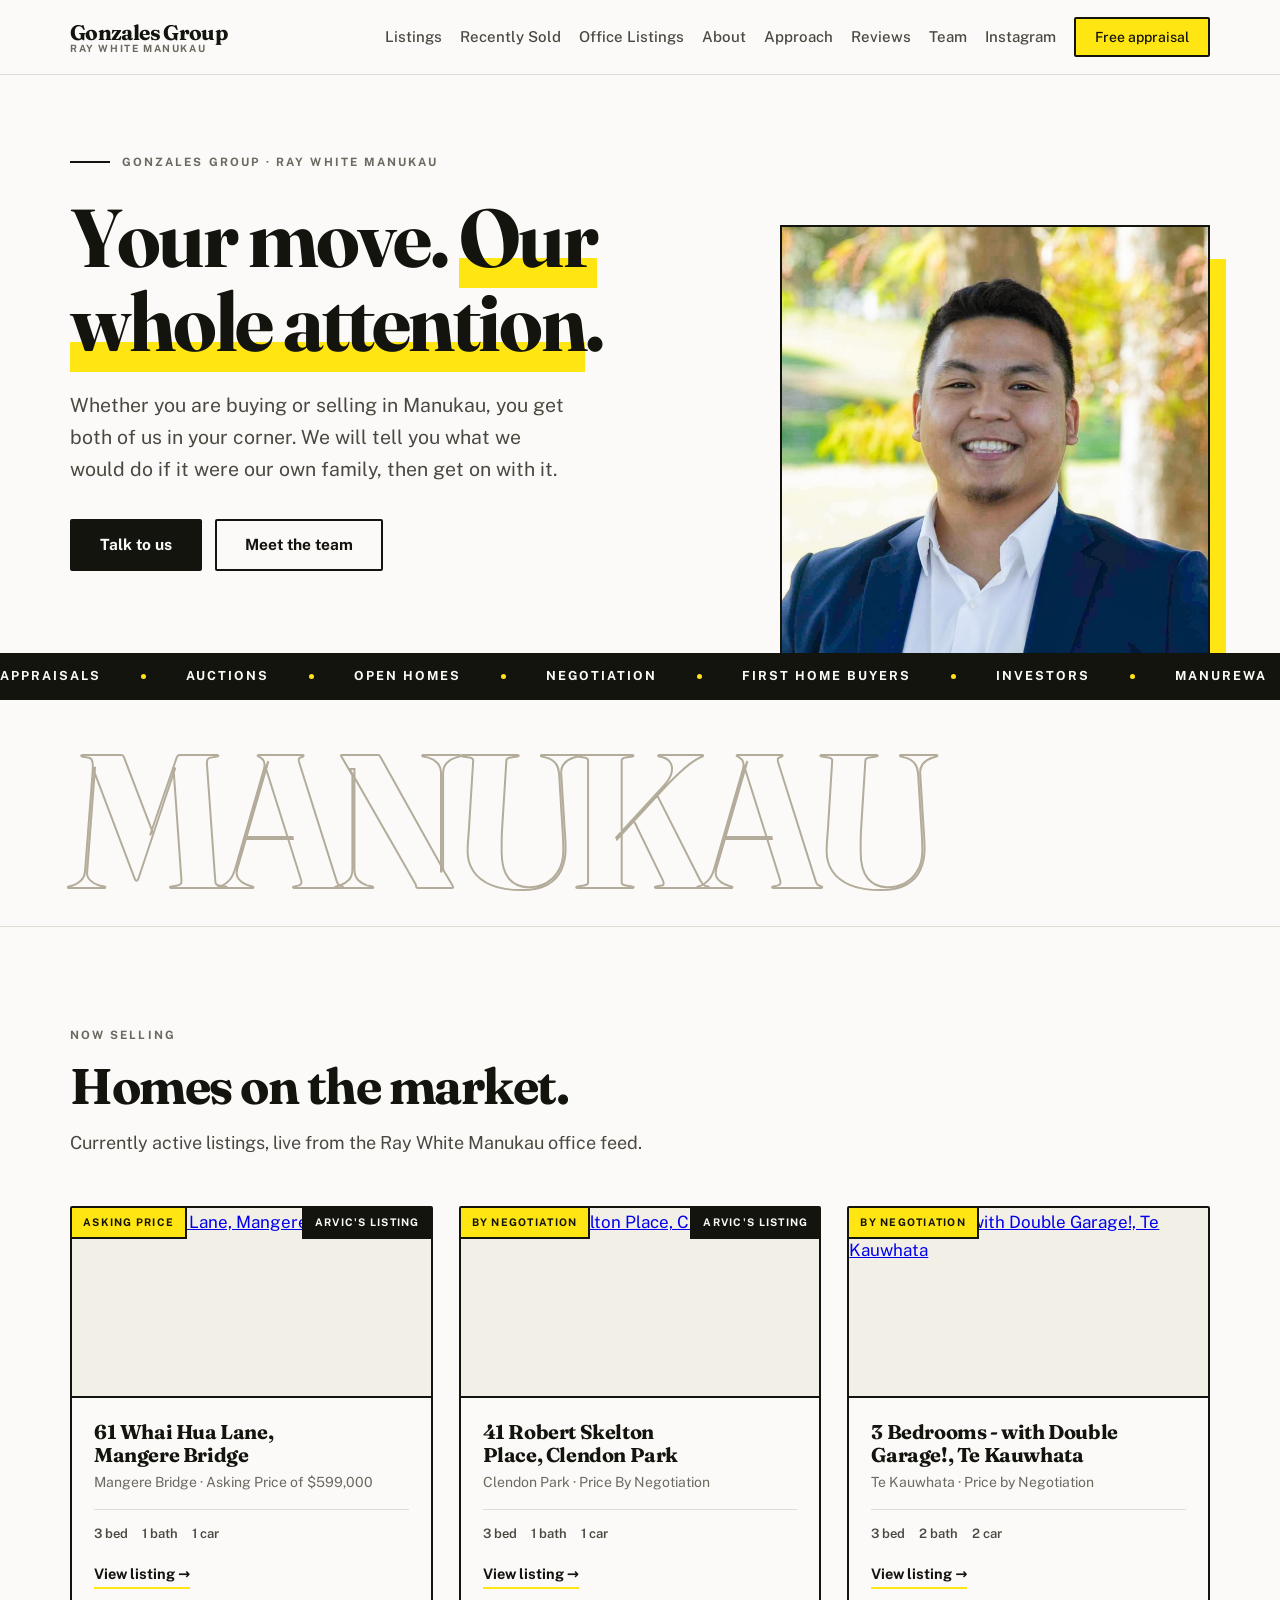
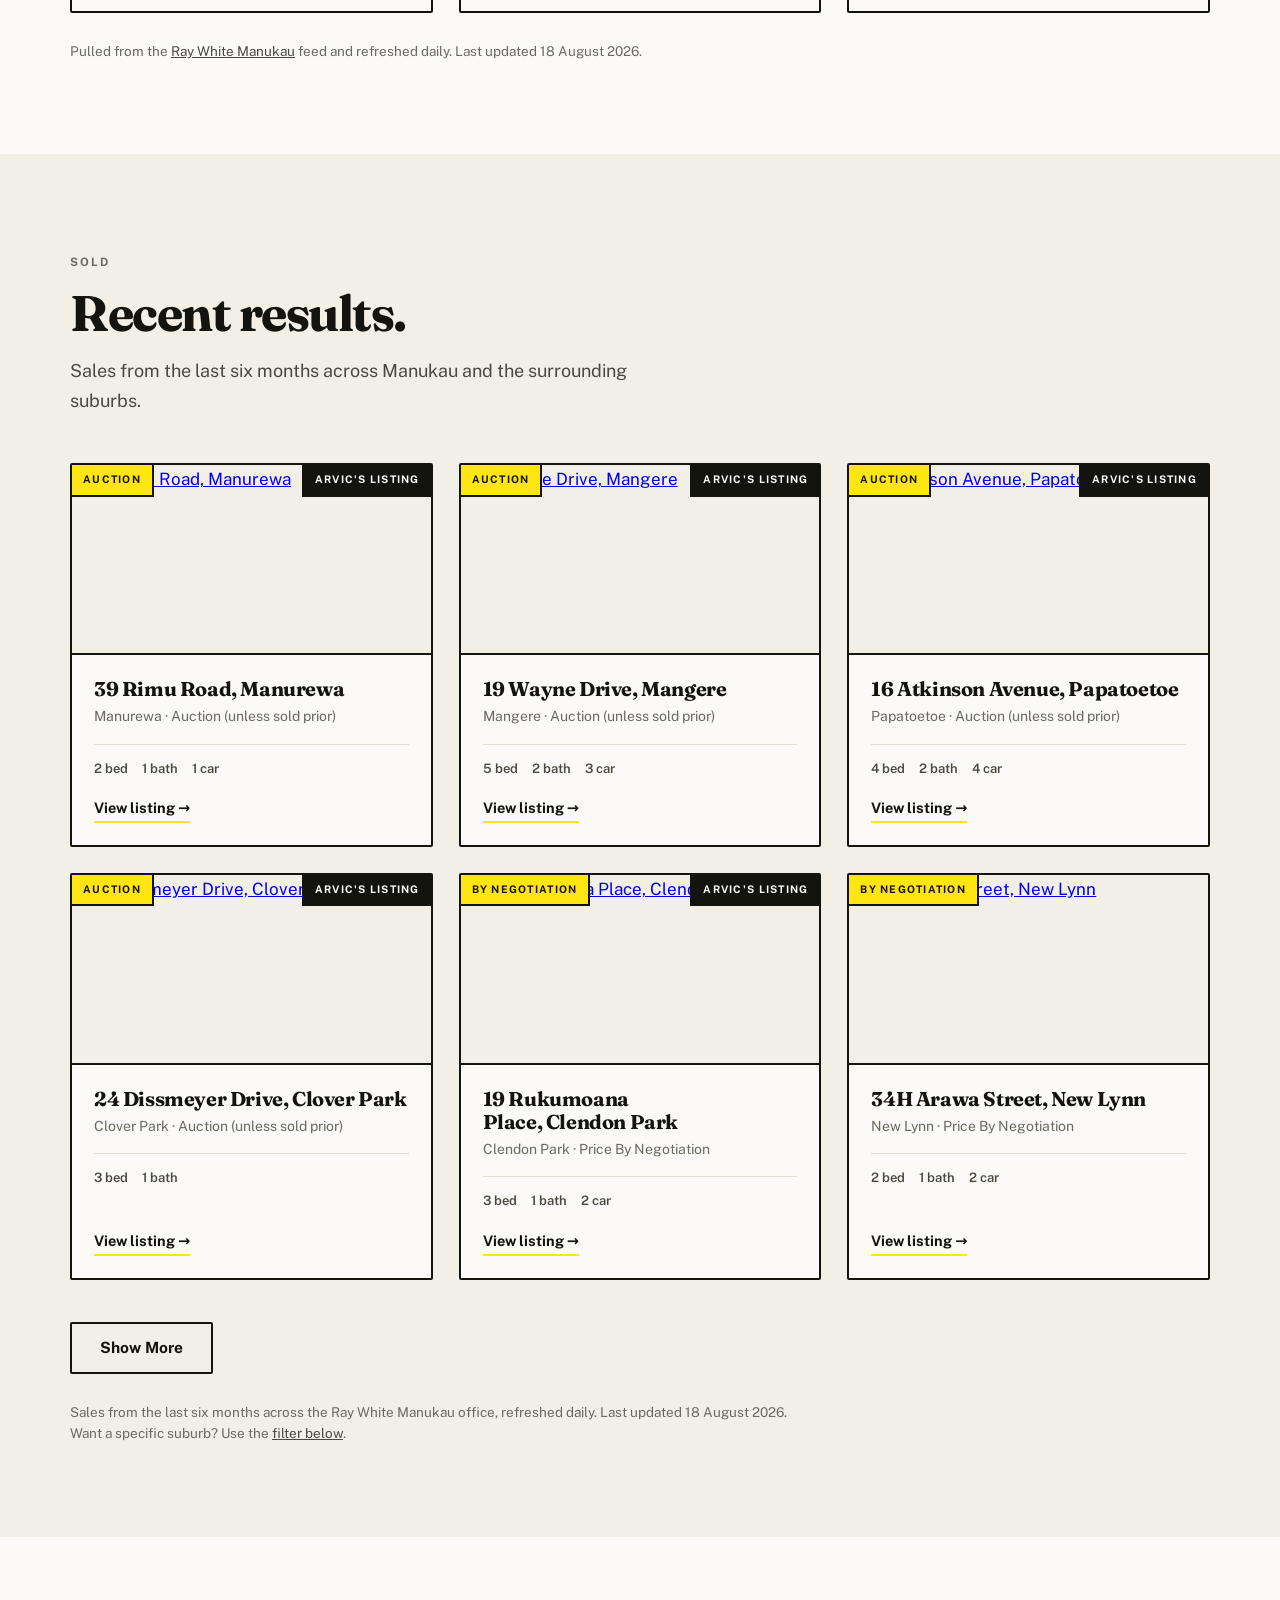
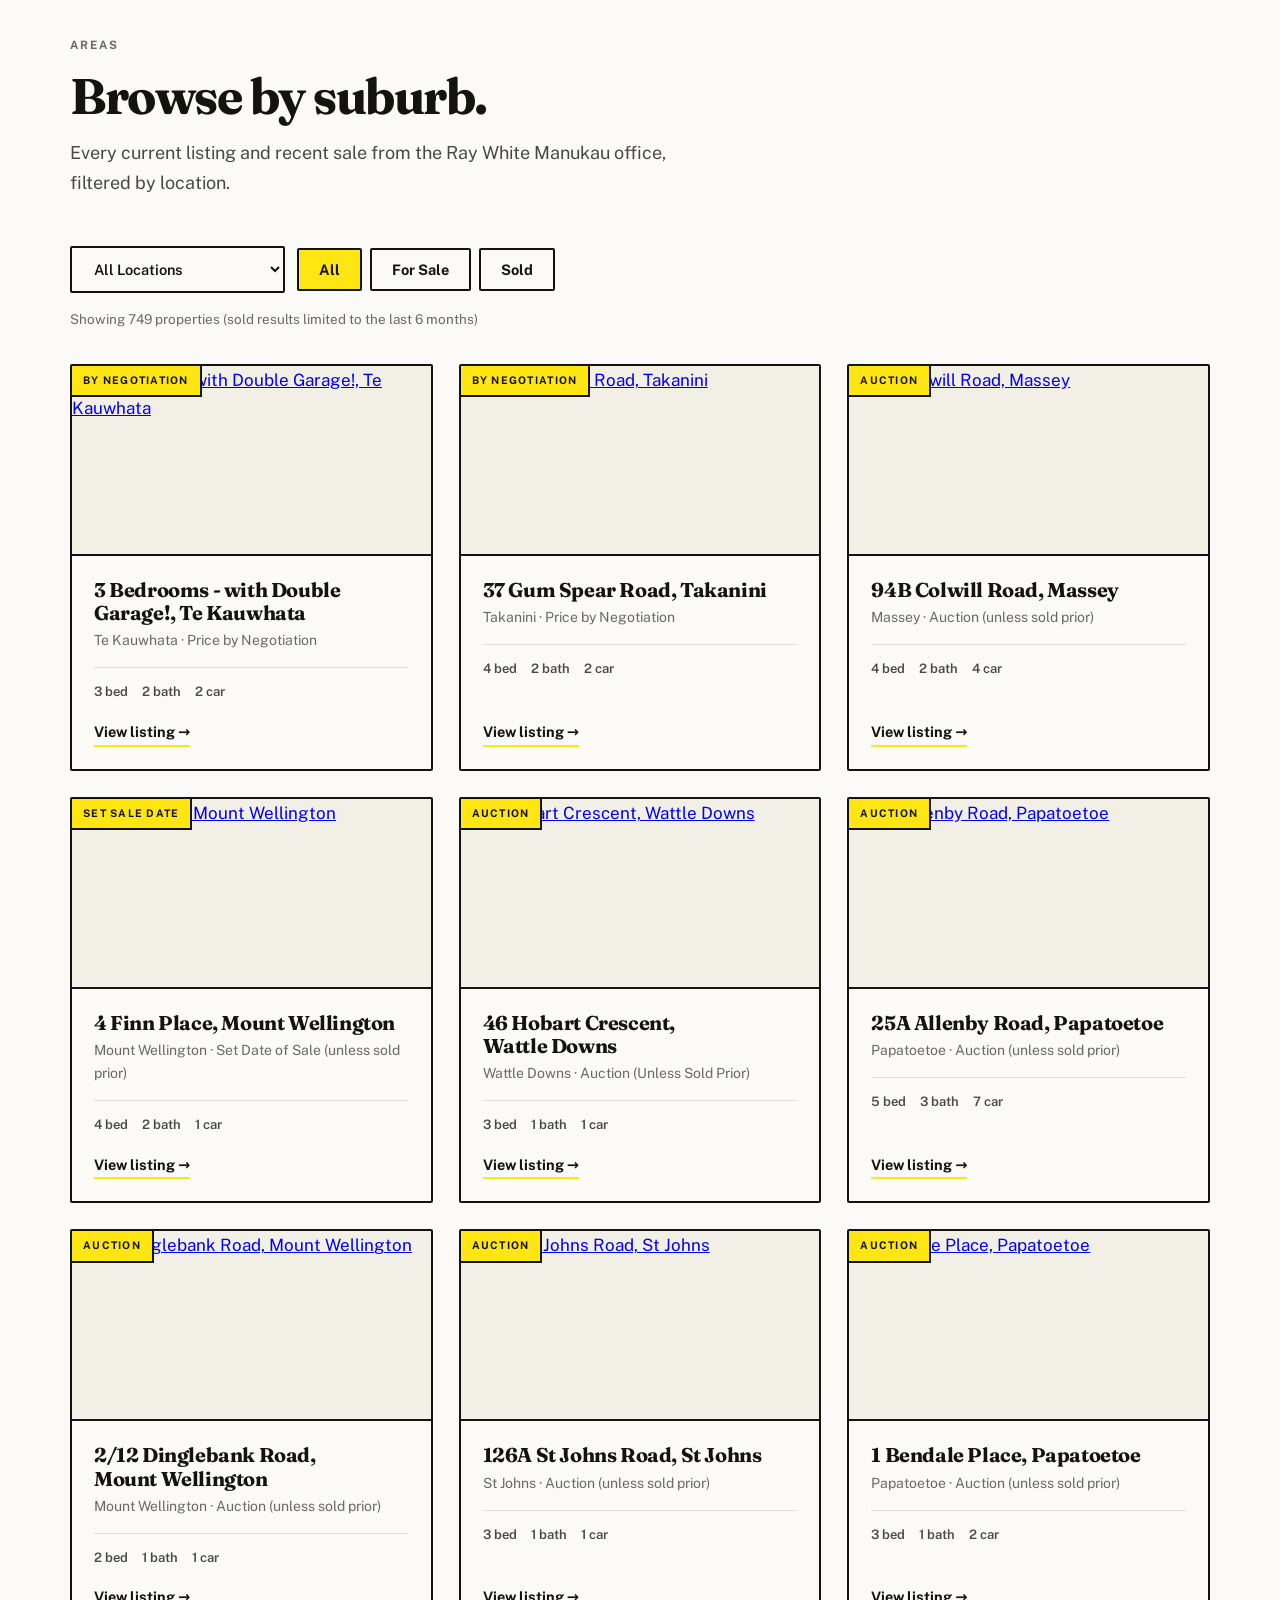
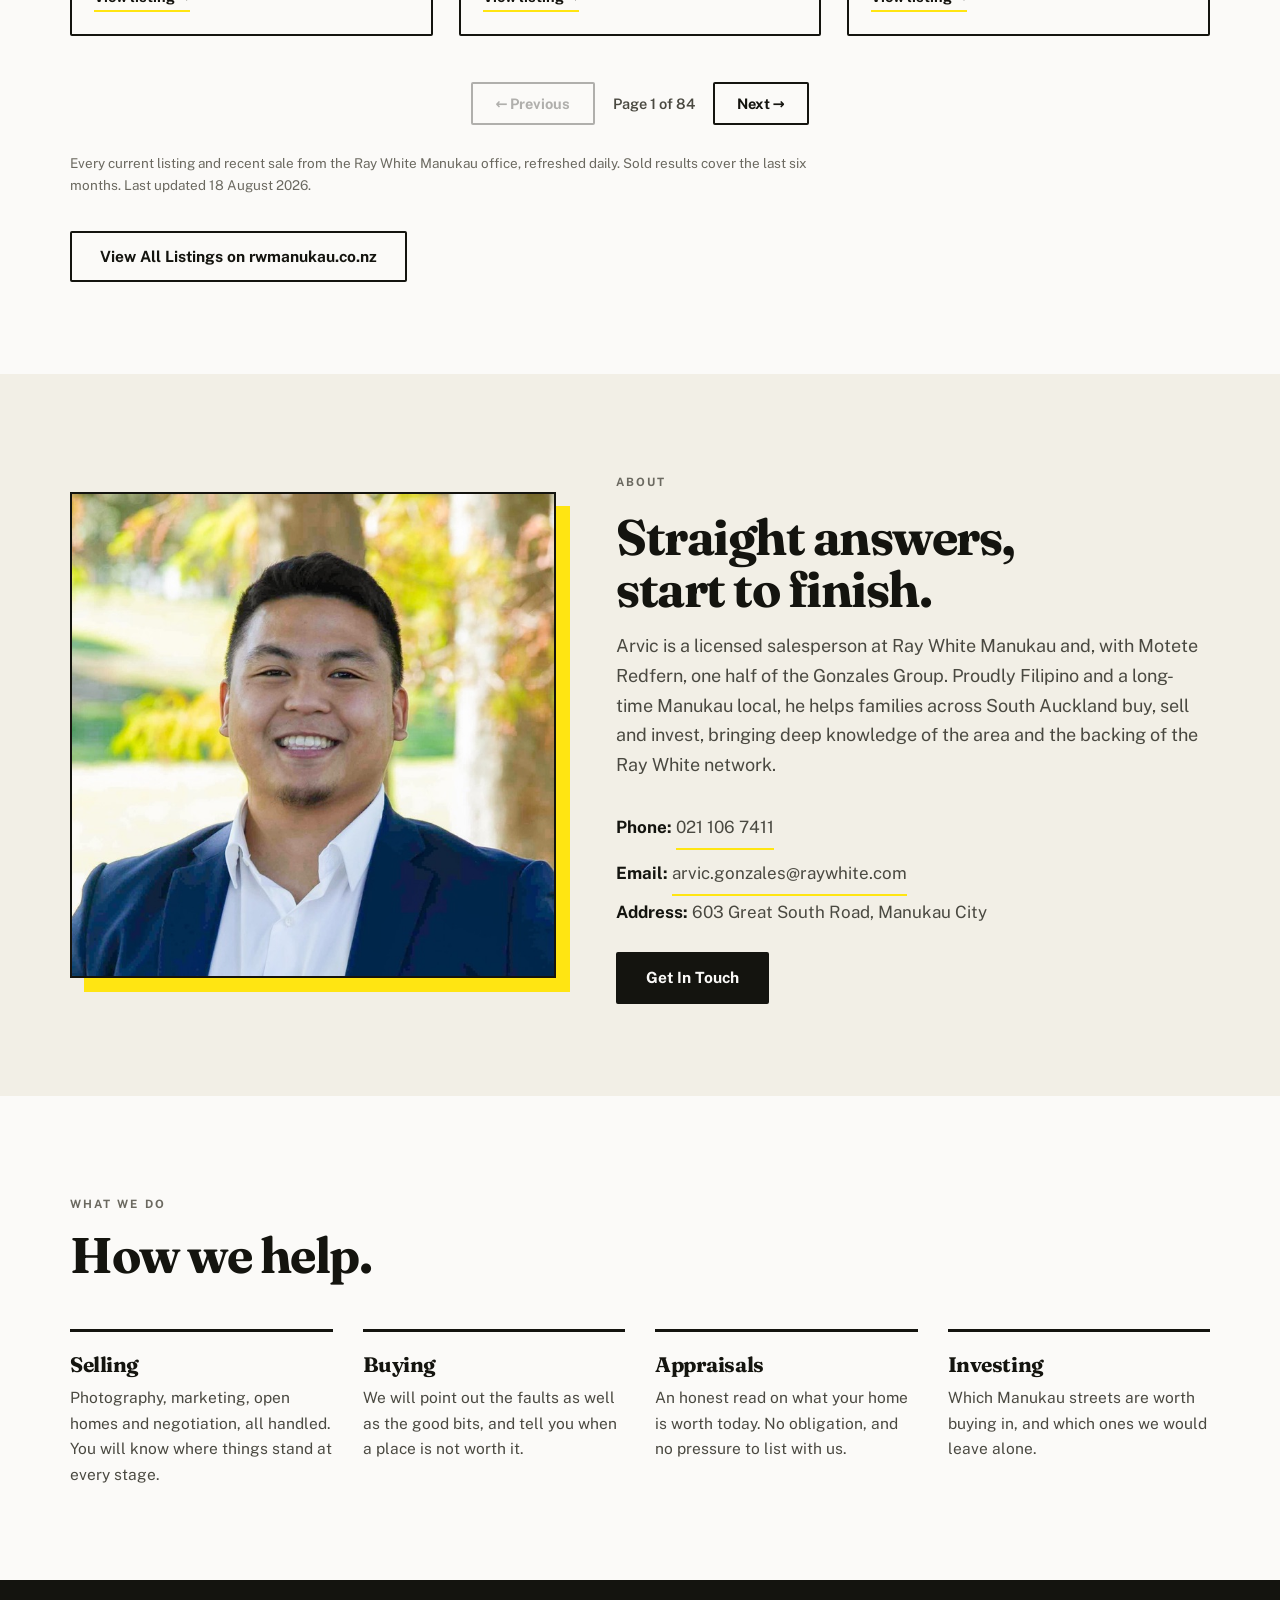
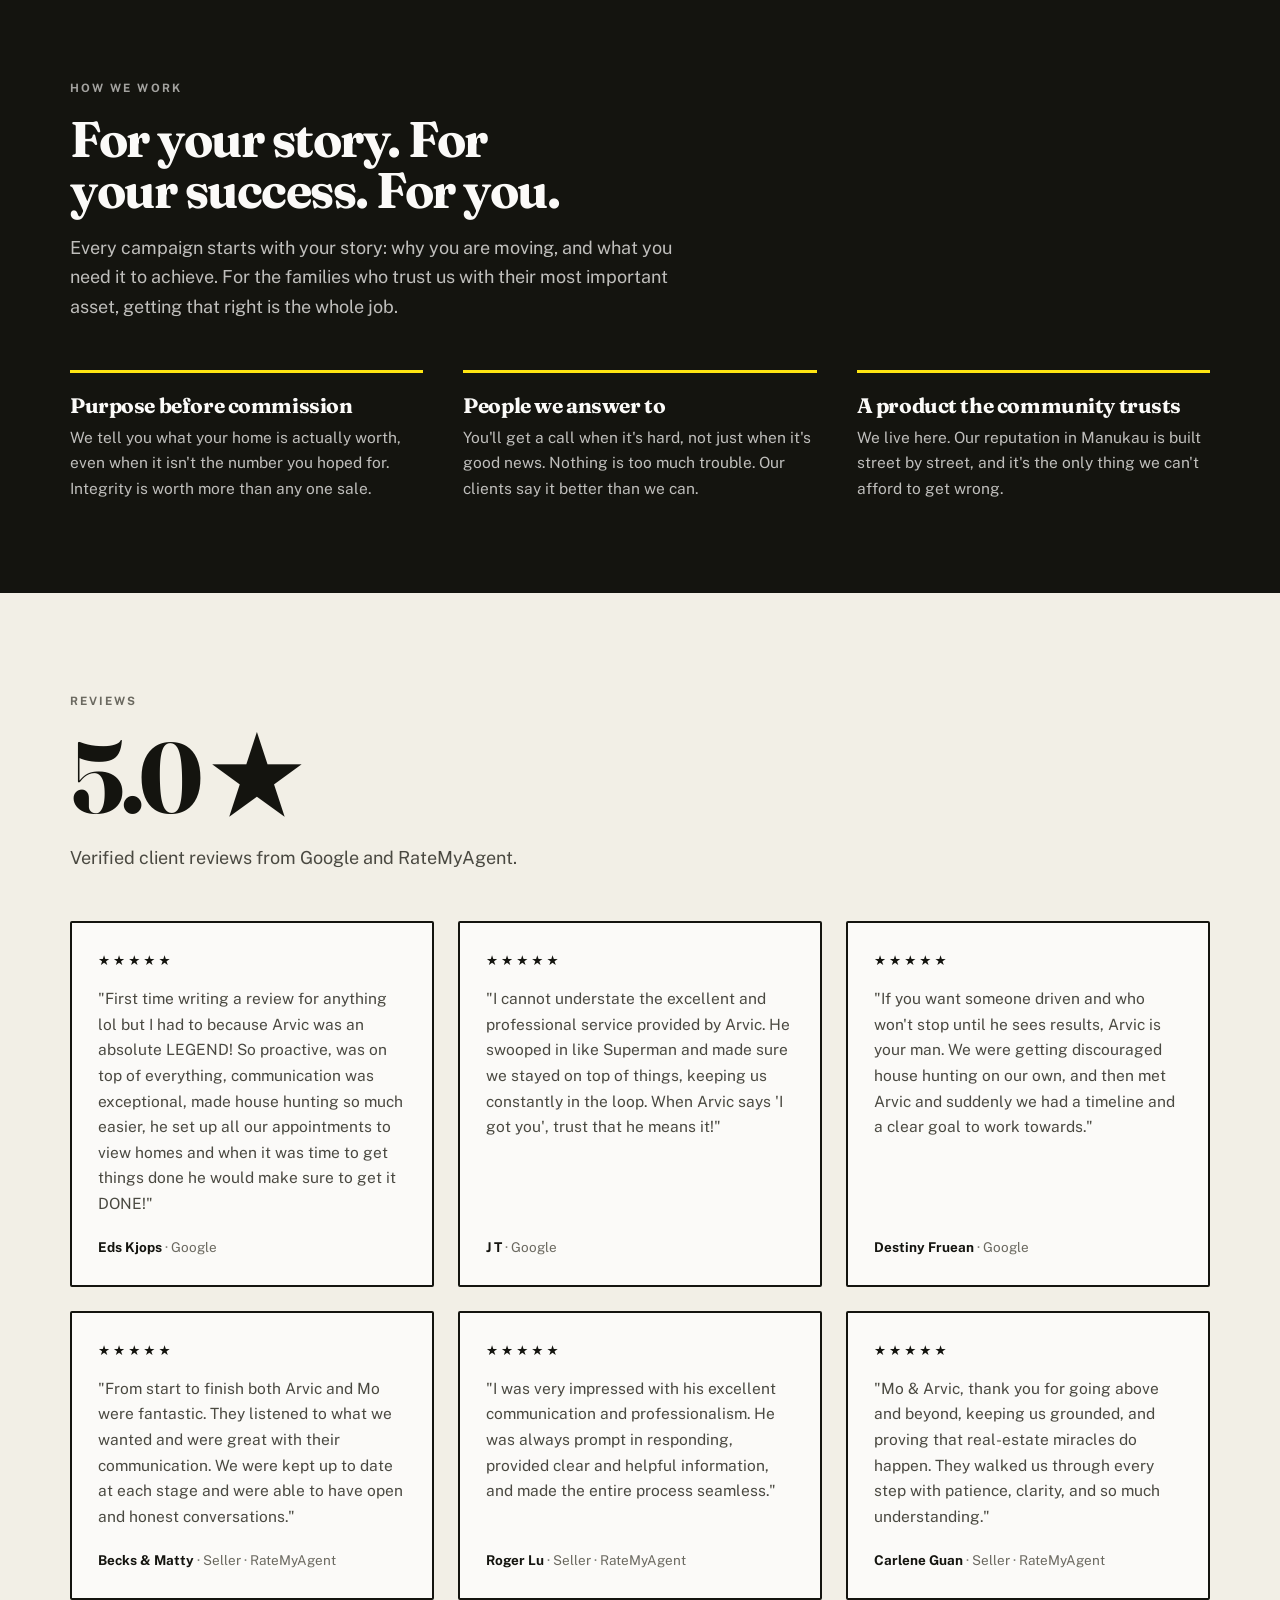
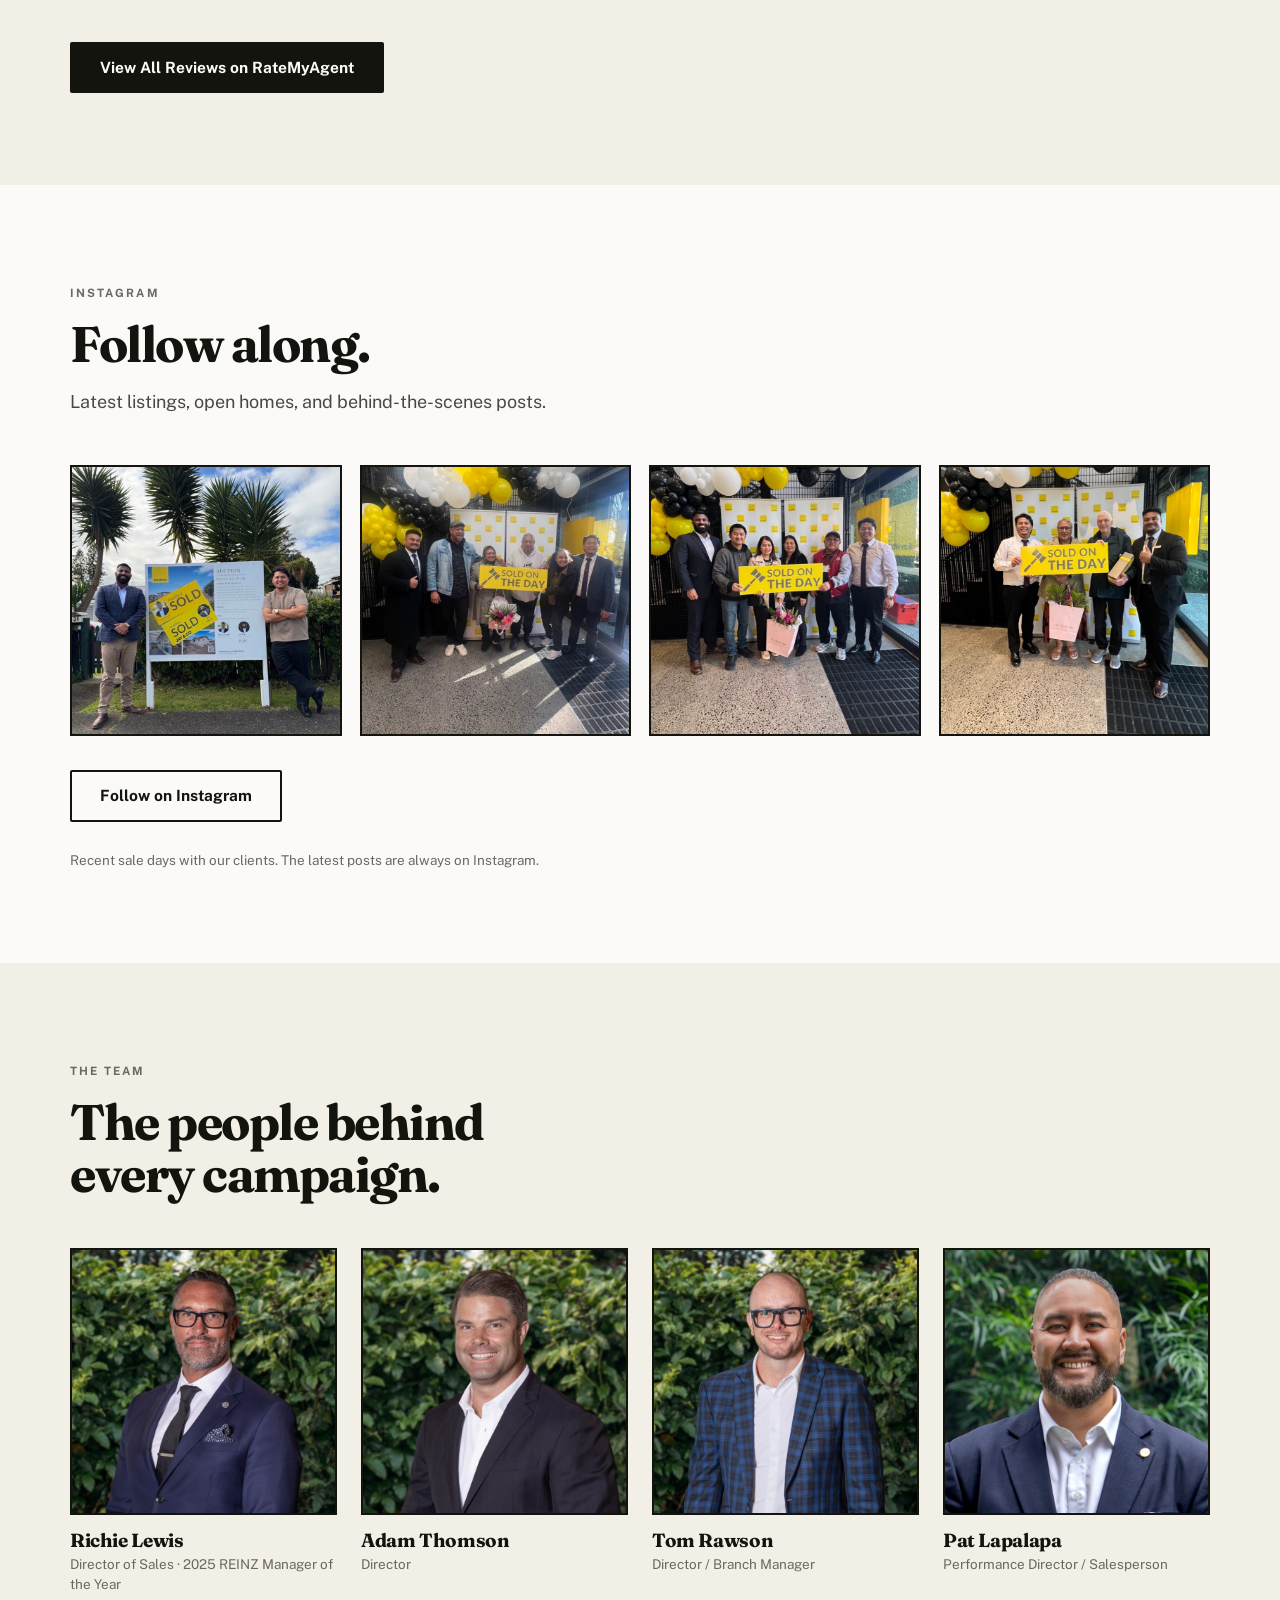
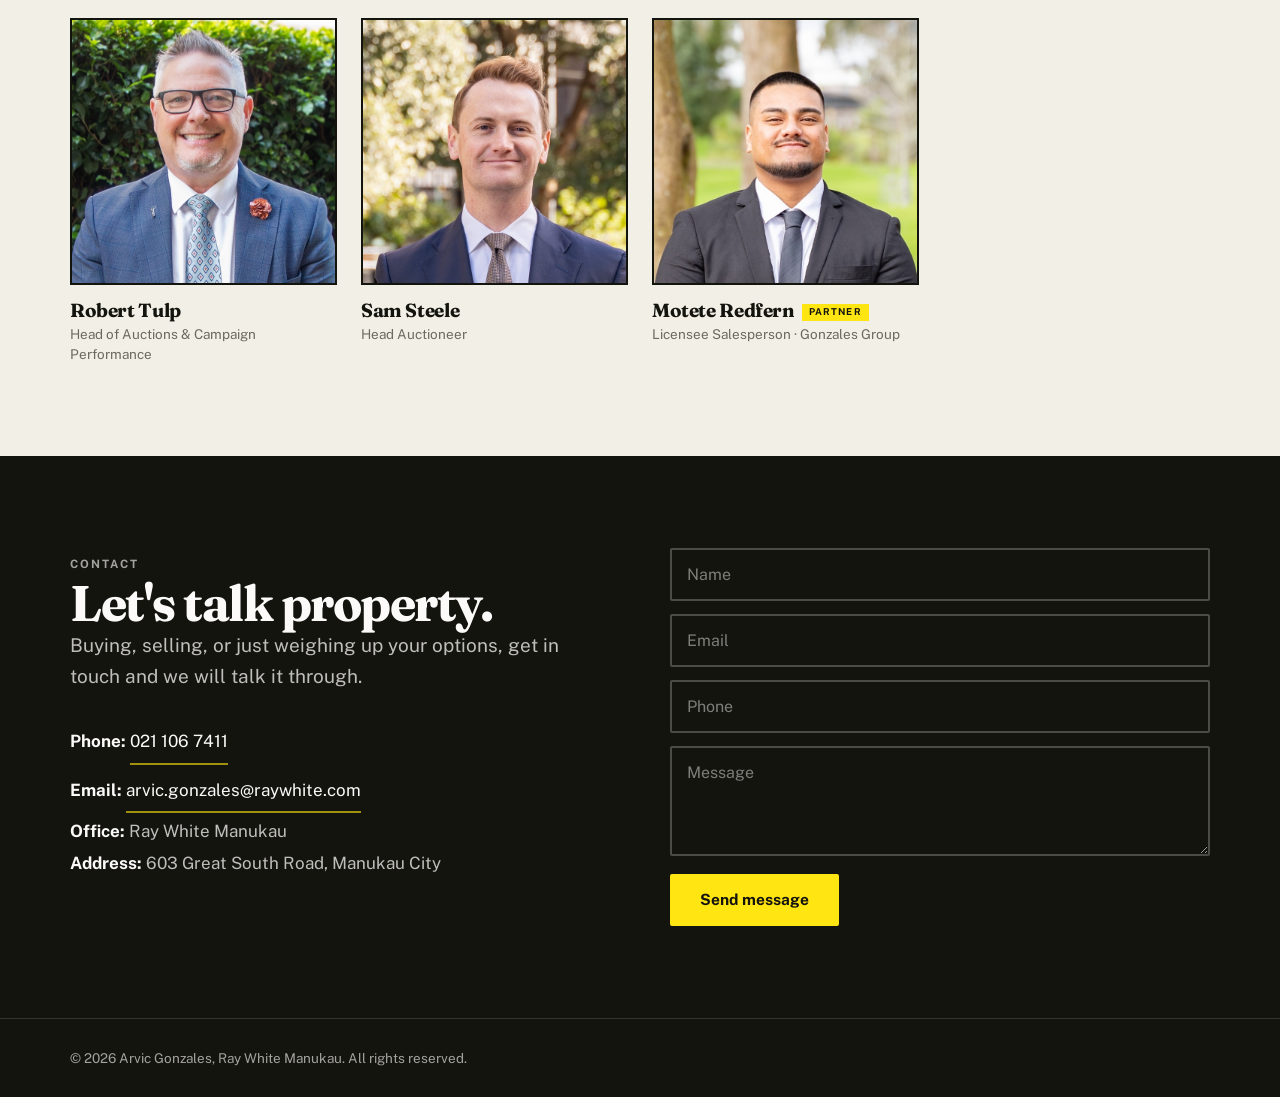
==== index.html @ af67c56c "Add SEO essentials and change the icon to GG - robots.txt and sitemap.xml so search engines can find" ====
<!DOCTYPE html>
<html lang="en">
<head>
<meta charset="UTF-8">
<meta name="viewport" content="width=device-width, initial-scale=1.0">
<title>Gonzales Group | Arvic Gonzales, Ray White Manukau</title>
<meta name="description" content="Arvic Gonzales and Motete Redfern of Ray White Manukau. Helping families buy and sell across Manurewa, Clendon Park, Papatoetoe and South Auckland.">
<link rel="preconnect" href="https://fonts.googleapis.com">
<link rel="preconnect" href="https://fonts.gstatic.com" crossorigin>
<link href="https://fonts.googleapis.com/css2?family=Fraunces:opsz,wght@9..144,400;9..144,600;9..144,700&family=Public+Sans:wght@400;500;600;700&display=swap" rel="stylesheet">
<link rel="icon" href="img/favicon.svg" type="image/svg+xml">
<link rel="icon" href="img/favicon-32.png" sizes="32x32">
<link rel="apple-touch-icon" href="img/apple-touch-icon.png">
<meta name="theme-color" content="#ffe512">
<meta property="og:type" content="website">
<meta property="og:site_name" content="Gonzales Group">
<meta property="og:title" content="Gonzales Group | Arvic Gonzales, Ray White Manukau">
<meta property="og:description" content="Arvic Gonzales and Motete Redfern, helping South Auckland families buy and sell.">
<meta property="og:url" content="https://arvicgonzales.co.nz/">
<meta property="og:image" content="https://arvicgonzales.co.nz/img/og.jpg">
<meta property="og:image:width" content="1200">
<meta property="og:image:height" content="630">
<meta property="og:image:alt" content="Arvic Gonzales and Jay Singh beside a sold sign in Manurewa">
<meta name="twitter:card" content="summary_large_image">
<link rel="canonical" href="https://arvicgonzales.co.nz/">
<script type="application/ld+json">
{
  "@context": "https://schema.org",
  "@type": "RealEstateAgent",
  "name": "Gonzales Group",
  "alternateName": "Arvic Gonzales, Ray White Manukau",
  "url": "https://arvicgonzales.co.nz/",
  "image": "https://arvicgonzales.co.nz/img/arvic.jpg",
  "logo": "https://arvicgonzales.co.nz/img/apple-touch-icon.png",
  "telephone": "+64211067411",
  "email": "arvic.gonzales@raywhite.com",
  "priceRange": "$$",
  "address": {
    "@type": "PostalAddress",
    "streetAddress": "603 Great South Road",
    "addressLocality": "Manukau City",
    "addressRegion": "Auckland",
    "addressCountry": "NZ"
  },
  "parentOrganization": {
    "@type": "Organization",
    "name": "Ray White Manukau"
  },
  "areaServed": [
    {
      "@type": "Place",
      "name": "Manurewa"
    },
    {
      "@type": "Place",
      "name": "Clendon Park"
    },
    {
      "@type": "Place",
      "name": "Papatoetoe"
    },
    {
      "@type": "Place",
      "name": "Flat Bush"
    },
    {
      "@type": "Place",
      "name": "Mangere"
    },
    {
      "@type": "Place",
      "name": "Otara"
    },
    {
      "@type": "Place",
      "name": "Wattle Downs"
    },
    {
      "@type": "Place",
      "name": "Weymouth"
    },
    {
      "@type": "Place",
      "name": "Clover Park"
    },
    {
      "@type": "Place",
      "name": "Randwick Park"
    },
    {
      "@type": "Place",
      "name": "Manukau City"
    }
  ],
  "employee": [
    {
      "@type": "Person",
      "name": "Arvic Gonzales",
      "jobTitle": "Licensee Salesperson"
    },
    {
      "@type": "Person",
      "name": "Motete Redfern",
      "jobTitle": "Licensee Salesperson"
    }
  ],
  "sameAs": [
    "https://www.instagram.com/arvicgonzales_realestate/",
    "https://www.ratemyagent.co.nz/real-estate-agent/arvic-gonzales",
    "https://rwmanukau.co.nz/"
  ]
}
</script>
<link rel="stylesheet" href="styles.css">
</head>
<body>

<header class="site-header">
  <div class="container header-inner">
    <a href="#" class="logo">Gonzales Group<span>Ray White Manukau</span></a>
    <button class="nav-toggle" type="button" aria-expanded="false" aria-controls="site-nav">
      <span class="nav-toggle-bars" aria-hidden="true"></span>
      <span class="sr-only">Menu</span>
    </button>
    <nav class="main-nav" id="site-nav">
      <a href="#listings">Listings</a>
      <a href="#sold">Recently Sold</a>
      <a href="#office-listings">Office Listings</a>
      <a href="#about">About</a>
      <a href="#approach">Approach</a>
      <a href="#reviews">Reviews</a>
      <a href="#team">Team</a>
      <a href="#instagram">Instagram</a>
      <a href="#contact" class="btn btn-primary">Free appraisal</a>
    </nav>
  </div>
</header>

<section class="hero">
  <div class="container hero-grid">
    <div class="hero-copy">
      <p class="hero-kicker">Gonzales Group &middot; Ray White Manukau</p>
      <h1>Your move. <span class="mark">Our whole attention</span>.</h1>
      <p class="hero-lead">Whether you are buying or selling in Manukau, you get both of us in your corner. We will tell you what we would do if it were our own family, then get on with it.</p>
      <div class="hero-actions">
        <a href="#contact" class="btn btn-primary">Talk to us</a>
        <a href="#team" class="btn btn-outline">Meet the team</a>
      </div>
    </div>
    <div class="hero-portrait">
      <img src="img/arvic.jpg" alt="Arvic Gonzales, licensee salesperson at Ray White Manukau" width="700" height="700" decoding="async">
    </div>
  </div>
</section>

<div class="ticker" aria-hidden="true"><div class="ticker-track">
  <span>Appraisals<i class="ticker-dot"></i>Auctions<i class="ticker-dot"></i>Open homes<i class="ticker-dot"></i>Negotiation<i class="ticker-dot"></i>First home buyers<i class="ticker-dot"></i>Investors<i class="ticker-dot"></i>Manurewa<i class="ticker-dot"></i>Clendon Park<i class="ticker-dot"></i>Papatoetoe<i class="ticker-dot"></i>Flat Bush<i class="ticker-dot"></i></span>
  <span>Appraisals<i class="ticker-dot"></i>Auctions<i class="ticker-dot"></i>Open homes<i class="ticker-dot"></i>Negotiation<i class="ticker-dot"></i>First home buyers<i class="ticker-dot"></i>Investors<i class="ticker-dot"></i>Manurewa<i class="ticker-dot"></i>Clendon Park<i class="ticker-dot"></i>Papatoetoe<i class="ticker-dot"></i>Flat Bush<i class="ticker-dot"></i></span>
  <span>Appraisals<i class="ticker-dot"></i>Auctions<i class="ticker-dot"></i>Open homes<i class="ticker-dot"></i>Negotiation<i class="ticker-dot"></i>First home buyers<i class="ticker-dot"></i>Investors<i class="ticker-dot"></i>Manurewa<i class="ticker-dot"></i>Clendon Park<i class="ticker-dot"></i>Papatoetoe<i class="ticker-dot"></i>Flat Bush<i class="ticker-dot"></i></span>
</div></div>

<div class="locale" aria-hidden="true"><div class="container"><span>MANUKAU</span></div></div>

<section id="listings" class="band-paper reveal">
  <div class="container">
    <div class="section-head">
      <p class="label">Now selling</p>
      <h2>Homes on the market.</h2>
      <p class="section-sub">Currently active listings, live from the Ray White Manukau office feed.</p>
    </div>

    <div class="listing-grid" id="featured-listing-grid"></div>
    <p class="section-note">Pulled from the <a href="https://rwmanukau.co.nz/" target="_blank" rel="noopener">Ray White Manukau</a> feed and refreshed daily. <span class="updated-stamp" hidden>Last updated <span data-listings-updated></span>.</span></p>
  </div>
</section>

<section id="sold" class="band-wash reveal">
  <div class="container">
    <div class="section-head">
      <p class="label">Sold</p>
      <h2>Recent results.</h2>
      <p class="section-sub">Sales from the last six months across Manukau and the surrounding suburbs.</p>
    </div>

    <div class="listing-grid" id="featured-sold-grid"></div>
    <div class="show-more-wrap">
      <button class="btn btn-outline-dark" id="sold-show-more">Show More</button>
    </div>
    <p class="section-note">Sales from the last six months across the Ray White Manukau office, refreshed daily. <span class="updated-stamp" hidden>Last updated <span data-listings-updated></span>.</span> Want a specific suburb? Use the <a href="#office-listings">filter below</a>.</p>
  </div>
</section>

<section id="office-listings" class="band-paper reveal">
  <div class="container">
    <div class="section-head">
      <p class="label">Areas</p>
      <h2>Browse by suburb.</h2>
      <p class="section-sub">Every current listing and recent sale from the Ray White Manukau office, filtered by location.</p>
    </div>

    <div class="office-filters">
      <select id="office-suburb-select">
        <option value="all">All Locations</option>
      </select>
      <div class="status-pills">
        <button class="filter-btn active" data-status="all">All</button>
        <button class="filter-btn" data-status="for-sale">For Sale</button>
        <button class="filter-btn" data-status="sold">Sold</button>
      </div>
    </div>

    <p class="results-count" id="office-results-count"></p>

    <div class="listing-grid" id="office-listing-grid"></div>

    <div class="pagination" id="office-pagination">
      <button class="page-btn" id="office-prev-page">← Previous</button>
      <span class="page-indicator" id="office-page-indicator"></span>
      <button class="page-btn" id="office-next-page">Next →</button>
    </div>

    <p class="section-note">Every current listing and recent sale from the Ray White Manukau office, refreshed daily. Sold results cover the last six months. <span class="updated-stamp" hidden>Last updated <span data-listings-updated></span>.</span></p>
    <div class="office-link-cta">
      <a href="https://rwmanukau.co.nz/properties/for-sale" target="_blank" rel="noopener" class="btn btn-outline-dark">View All Listings on rwmanukau.co.nz</a>
    </div>
  </div>
</section>

<section id="about" class="band-wash reveal">
  <div class="container about-inner">
    <div class="about-photo"><img src="img/arvic.jpg" alt="Arvic Gonzales, licensee salesperson at Ray White Manukau" width="700" height="700" decoding="async"></div>
    <div class="about-text">
      <p class="label">About</p>
      <h2>Straight answers, start to finish.</h2>
      <p class="section-sub">Arvic is a licensed salesperson at Ray White Manukau and, with Motete Redfern, one half of the Gonzales Group. Proudly Filipino and a long-time Manukau local, he helps families across South Auckland buy, sell and invest, bringing deep knowledge of the area and the backing of the Ray White network.</p>
      <div class="contact-info">
        <p><strong>Phone:</strong> <a href="tel:+64211067411" class="contact-link" data-track="call">021 106 7411</a></p>
        <p><strong>Email:</strong> <a href="mailto:arvic.gonzales@raywhite.com" class="contact-link" data-track="email">arvic.gonzales@raywhite.com</a></p>
        <p><strong>Address:</strong> 603 Great South Road, Manukau City</p>
      </div>
      <a href="#contact" class="btn btn-primary">Get In Touch</a>
    </div>
  </div>
</section>

<section id="services" class="band-paper reveal">
  <div class="container">
    <div class="section-head">
      <p class="label">What we do</p>
      <h2>How we help.</h2>
    </div>
    <div class="services-grid">
      <div class="service-card">
        <h3>Selling</h3>
        <p>Photography, marketing, open homes and negotiation, all handled. You will know where things stand at every stage.</p>
      </div>
      <div class="service-card">
        <h3>Buying</h3>
        <p>We will point out the faults as well as the good bits, and tell you when a place is not worth it.</p>
      </div>
      <div class="service-card">
        <h3>Appraisals</h3>
        <p>An honest read on what your home is worth today. No obligation, and no pressure to list with us.</p>
      </div>
      <div class="service-card">
        <h3>Investing</h3>
        <p>Which Manukau streets are worth buying in, and which ones we would leave alone.</p>
      </div>
    </div>
  </div>
</section>

<section id="approach" class="band-ink reveal">
  <div class="container">
    <div class="section-head">
      <p class="label">How we work</p>
      <h2>For your story. For your success. For you.</h2>
      <p class="section-sub">Every campaign starts with your story: why you are moving, and what you need it to achieve. For the families who trust us with their most important asset, getting that right is the whole job.</p>
    </div>
    <div class="values-grid">
      <div class="value">
        <h3>Purpose before commission</h3>
        <p>We tell you what your home is actually worth, even when it isn't the number you hoped for. Integrity is worth more than any one sale.</p>
      </div>
      <div class="value">
        <h3>People we answer to</h3>
        <p>You'll get a call when it's hard, not just when it's good news. Nothing is too much trouble. Our clients say it better than we can.</p>
      </div>
      <div class="value">
        <h3>A product the community trusts</h3>
        <p>We live here. Our reputation in Manukau is built street by street, and it's the only thing we can't afford to get wrong.</p>
      </div>
    </div>
  </div>
</section>

<section id="reviews" class="band-wash reveal">
  <div class="container">
    <div class="section-head">
      <p class="label">Reviews</p>
      <p class="rating-highlight">5.0 <span>★</span></p>
      <p class="section-sub">Verified client reviews from Google and RateMyAgent.</p>
    </div>

    <div class="review-grid">
      <div class="review-card">
        <p class="review-stars">★★★★★</p>
        <p class="review-quote">"First time writing a review for anything lol but I had to because Arvic was an absolute LEGEND! So proactive, was on top of everything, communication was exceptional, made house hunting so much easier, he set up all our appointments to view homes and when it was time to get things done he would make sure to get it DONE!"</p>
        <p class="review-author">Eds Kjops <span>· Google</span></p>
      </div>
      <div class="review-card">
        <p class="review-stars">★★★★★</p>
        <p class="review-quote">"I cannot understate the excellent and professional service provided by Arvic. He swooped in like Superman and made sure we stayed on top of things, keeping us constantly in the loop. When Arvic says 'I got you', trust that he means it!"</p>
        <p class="review-author">J T <span>· Google</span></p>
      </div>
      <div class="review-card">
        <p class="review-stars">★★★★★</p>
        <p class="review-quote">"If you want someone driven and who won't stop until he sees results, Arvic is your man. We were getting discouraged house hunting on our own, and then met Arvic and suddenly we had a timeline and a clear goal to work towards."</p>
        <p class="review-author">Destiny Fruean <span>· Google</span></p>
      </div>
      <div class="review-card">
        <p class="review-stars">★★★★★</p>
        <p class="review-quote">"From start to finish both Arvic and Mo were fantastic. They listened to what we wanted and were great with their communication. We were kept up to date at each stage and were able to have open and honest conversations."</p>
        <p class="review-author">Becks &amp; Matty <span>· Seller · RateMyAgent</span></p>
      </div>
      <div class="review-card">
        <p class="review-stars">★★★★★</p>
        <p class="review-quote">"I was very impressed with his excellent communication and professionalism. He was always prompt in responding, provided clear and helpful information, and made the entire process seamless."</p>
        <p class="review-author">Roger Lu <span>· Seller · RateMyAgent</span></p>
      </div>
      <div class="review-card">
        <p class="review-stars">★★★★★</p>
        <p class="review-quote">"Mo &amp; Arvic, thank you for going above and beyond, keeping us grounded, and proving that real-estate miracles do happen. They walked us through every step with patience, clarity, and so much understanding."</p>
        <p class="review-author">Carlene Guan <span>· Seller · RateMyAgent</span></p>
      </div>
    </div>

    <div class="reviews-cta">
      <a href="https://www.ratemyagent.co.nz/real-estate-agent/arvic-gonzales" target="_blank" rel="noopener" class="btn btn-primary">View All Reviews on RateMyAgent</a>
    </div>
  </div>
</section>

<section id="instagram" class="band-paper reveal">
  <div class="container">
    <div class="section-head">
      <p class="label">Instagram</p>
      <h2>Follow along.</h2>
      <p class="section-sub">Latest listings, open homes, and behind-the-scenes posts.</p>
    </div>
    <div class="instagram-grid">
      <a href="https://www.instagram.com/arvicgonzales_realestate/" target="_blank" rel="noopener" class="ig-post"><img src="img/ig-4.jpg" alt="Arvic and Jay Singh beside a sold sign at 39 Rimu Road, Manurewa" width="760" height="760" loading="lazy" decoding="async"></a>
      <a href="https://www.instagram.com/arvicgonzales_realestate/" target="_blank" rel="noopener" class="ig-post"><img src="img/ig-1.jpg" alt="Clients celebrating a sale on auction day at Ray White Manukau" width="760" height="760" loading="lazy" decoding="async"></a>
      <a href="https://www.instagram.com/arvicgonzales_realestate/" target="_blank" rel="noopener" class="ig-post"><img src="img/ig-3.jpg" alt="A family with their Sold on the Day sign at Ray White Manukau" width="760" height="760" loading="lazy" decoding="async"></a>
      <a href="https://www.instagram.com/arvicgonzales_realestate/" target="_blank" rel="noopener" class="ig-post"><img src="img/ig-2.jpg" alt="Sellers celebrating their sale at Ray White Manukau" width="760" height="760" loading="lazy" decoding="async"></a>
    </div>
    <a href="https://www.instagram.com/arvicgonzales_realestate/" target="_blank" rel="noopener" class="btn btn-outline-dark">Follow on Instagram</a>
    <p class="section-note">Recent sale days with our clients. The latest posts are always on Instagram.</p>
  </div>
</section>

<section id="team" class="band-wash reveal">
  <div class="container">
    <div class="section-head">
      <p class="label">The team</p>
      <h2>The people behind every campaign.</h2>
    </div>
    <div class="team-grid">
      <div class="team-card">
        <div class="team-photo"><img src="img/richie.jpg" alt="Richie Lewis, Ray White Manukau" width="700" height="700" loading="lazy" decoding="async"></div>
        <h3>Richie Lewis</h3>
        <p>Director of Sales &middot; 2025 REINZ Manager of the Year</p>
      </div>
      <div class="team-card">
        <div class="team-photo"><img src="img/adam.jpg" alt="Adam Thomson, Ray White Manukau" width="700" height="700" loading="lazy" decoding="async"></div>
        <h3>Adam Thomson</h3>
        <p>Director</p>
      </div>
      <div class="team-card">
        <div class="team-photo"><img src="img/tom.jpg" alt="Tom Rawson, Ray White Manukau" width="700" height="700" loading="lazy" decoding="async"></div>
        <h3>Tom Rawson</h3>
        <p>Director / Branch Manager</p>
      </div>
      <div class="team-card">
        <div class="team-photo"><img src="img/pat.jpg" alt="Pat Lapalapa, Ray White Manukau" width="700" height="700" loading="lazy" decoding="async"></div>
        <h3>Pat Lapalapa</h3>
        <p>Performance Director / Salesperson</p>
      </div>
      <div class="team-card">
        <div class="team-photo"><img src="img/rob.jpg" alt="Robert Tulp, Ray White Manukau" width="700" height="700" loading="lazy" decoding="async"></div>
        <h3>Robert Tulp</h3>
        <p>Head of Auctions &amp; Campaign Performance</p>
      </div>
      <div class="team-card">
        <div class="team-photo"><img src="img/sam.jpg" alt="Sam Steele, Ray White" width="700" height="700" loading="lazy" decoding="async"></div>
        <h3>Sam Steele</h3>
        <p>Head Auctioneer</p>
      </div>
      <div class="team-card">
        <div class="team-photo"><img src="img/motete.jpg" alt="Motete Redfern, Ray White Manukau" width="700" height="700" loading="lazy" decoding="async"></div>
        <h3>Motete Redfern<span class="team-badge">Partner</span></h3>
        <p>Licensee Salesperson &middot; Gonzales Group</p>
      </div>
    </div>
  </div>
</section>

<section id="contact" class="band-ink reveal">
  <div class="container contact-inner">
    <div class="contact-text">
      <p class="label">Contact</p>
      <h2>Let's talk property.</h2>
      <p class="lead">Buying, selling, or just weighing up your options, get in touch and we will talk it through.</p>
      <p><strong>Phone:</strong> <a href="tel:+64211067411" class="contact-link" data-track="call">021 106 7411</a></p>
      <p><strong>Email:</strong> <a href="mailto:arvic.gonzales@raywhite.com" class="contact-link" data-track="email">arvic.gonzales@raywhite.com</a></p>
      <p><strong>Office:</strong> Ray White Manukau</p>
      <p><strong>Address:</strong> 603 Great South Road, Manukau City</p>
    </div>
    <form class="contact-form" action="https://formsubmit.co/arvic.gonzales@raywhite.com" method="POST">
      <input type="hidden" name="_subject" value="New enquiry from arvicgonzales.co.nz">
      <input type="hidden" name="_template" value="table">
      <input type="hidden" name="_captcha" value="false">
      <input type="hidden" name="_next" value="https://gnzlsrvc.github.io/arvic-realestate-site/thanks.html">
      <input type="text" name="_honey" class="hp" tabindex="-1" autocomplete="off" aria-hidden="true">

      <label class="sr-only" for="cf-name">Your name</label>
      <input id="cf-name" type="text" name="Name" placeholder="Name" autocomplete="name" required>

      <label class="sr-only" for="cf-email">Your email</label>
      <input id="cf-email" type="email" name="Email" placeholder="Email" autocomplete="email" required>

      <label class="sr-only" for="cf-phone">Your phone number</label>
      <input id="cf-phone" type="tel" name="Phone" placeholder="Phone" autocomplete="tel">

      <label class="sr-only" for="cf-message">Your message</label>
      <textarea id="cf-message" name="Message" placeholder="Message" rows="4"></textarea>

      <button type="submit" class="btn btn-primary">Send message</button>
    </form>
  </div>
</section>

<footer class="site-footer">
  <div class="container">
    <p>&copy; 2026 Arvic Gonzales, Ray White Manukau. All rights reserved.</p>
  </div>
</footer>

<script src="listings-data.js"></script>
<script src="script.js"></script>

<!-- Cloudflare Web Analytics — cookieless, so the site needs no consent banner.
     Paste the site token from the Cloudflare dashboard in place of TOKEN and
     uncomment. Left commented so the page never loads a broken script. -->
<!-- <script defer src="https://static.cloudflareinsights.com/beacon.min.js" data-cf-beacon='{"token": "TOKEN"}'></script> -->
</body>
</html>
---- styles.css ----
:root {
  --paper: #fbfaf8;
  --wash: #f2efe6;
  --ink: #14140f;
  --ink-2: #4a4941;
  --mute: #6b6960;
  --rule: #e0ddd3;
  --wordmark-stroke: #b3ac9a;
  --yellow: #ffe512;
  --font-display: 'Fraunces', Georgia, 'Times New Roman', serif;
  --font-body: 'Public Sans', system-ui, -apple-system, sans-serif;
}

* { box-sizing: border-box; margin: 0; padding: 0; }

html { scroll-behavior: smooth; }

body {
  font-family: var(--font-body);
  background: var(--paper);
  color: var(--ink-2);
  font-size: 17px;
  line-height: 1.65;
  -webkit-font-smoothing: antialiased;
}

a, button, .btn, .listing-card, .team-photo, .ig-post, .filter-btn, .page-btn {
  transition: all 0.18s ease;
}

:focus-visible { outline: 3px solid var(--ink); outline-offset: 2px; }

.sr-only {
  position: absolute;
  width: 1px; height: 1px;
  padding: 0; margin: -1px;
  overflow: hidden;
  clip: rect(0 0 0 0);
  white-space: nowrap;
  border: 0;
}
.hp { display: none !important; }

/* Scroll reveal — visible by default so the page still works without JS */
.reveal { opacity: 1; transform: none; transition: opacity .6s ease, transform .6s ease; }
.js-reveal-ready .reveal { opacity: 0; transform: translateY(16px); }
.js-reveal-ready .reveal.is-visible { opacity: 1; transform: none; }

@media (prefers-reduced-motion: reduce) {
  html { scroll-behavior: auto; }
  .js-reveal-ready .reveal { opacity: 1; transform: none; }
  *, *::before, *::after { transition: none !important; animation: none !important; }
}

.container { max-width: 1200px; margin: 0 auto; padding: 0 30px; }

/* Type */
h1, h2, h3 {
  font-family: var(--font-display);
  color: var(--ink);
  font-weight: 700;
  line-height: 1.03;
  letter-spacing: -0.03em;
  text-wrap: balance;
}
h1 { font-size: clamp(44px, 6.6vw, 82px); }
h2 { font-size: clamp(30px, 4vw, 50px); }
h3 { font-size: 21px; line-height: 1.15; letter-spacing: -0.02em; }

/* Manukau Ink signature: yellow highlighter under key words */
.mark { background: linear-gradient(to top, var(--yellow) .36em, transparent .36em); }

.label {
  display: inline-block;
  font-family: var(--font-body);
  font-size: 11.5px;
  font-weight: 700;
  letter-spacing: .18em;
  text-transform: uppercase;
  color: var(--mute);
  margin-bottom: 16px;
}
.section-head { max-width: 760px; margin-bottom: 48px; }
.section-sub { margin-top: 16px; font-size: 18px; max-width: 620px; }
.section-note { color: var(--mute); font-size: 13.5px; line-height: 1.6; margin-top: 28px; max-width: 740px; }
.section-note a { color: var(--ink-2); }

/* Buttons */
.btn {
  display: inline-block;
  padding: 15px 28px;
  border: 2px solid var(--ink);
  border-radius: 2px;
  font-family: var(--font-body);
  font-weight: 700;
  font-size: 15.5px;
  line-height: 1.15;
  text-decoration: none;
  cursor: pointer;
}
.btn-primary { background: var(--ink); color: var(--paper); }
.btn-primary:hover { background: #000; }
.btn-outline { background: transparent; color: var(--ink); }
.btn-outline:hover { background: var(--ink); color: var(--paper); }
.btn-outline-dark {
  display: inline-block;
  background: transparent;
  color: var(--ink);
  border: 2px solid var(--ink);
  padding: 15px 28px;
  border-radius: 2px;
  font-family: var(--font-body);
  font-weight: 700;
  font-size: 15.5px;
  text-decoration: none;
  cursor: pointer;
}
.btn-outline-dark:hover { background: var(--ink); color: var(--paper); }

/* Header */
.site-header {
  position: sticky;
  top: 0;
  z-index: 50;
  background: rgba(251,250,248,.94);
  -webkit-backdrop-filter: saturate(180%) blur(12px);
  backdrop-filter: saturate(180%) blur(12px);
  border-bottom: 1px solid var(--rule);
}
.header-inner { display: flex; justify-content: space-between; align-items: center; height: 74px; gap: 22px; position: relative; }
.logo {
  font-family: var(--font-display);
  color: var(--ink);
  font-weight: 700;
  font-size: 21px;
  letter-spacing: -0.03em;
  line-height: 1.05;
  text-decoration: none;
  white-space: nowrap;
}
.logo span {
  display: block;
  font-family: var(--font-body);
  font-size: 10px;
  font-weight: 700;
  letter-spacing: .16em;
  text-transform: uppercase;
  color: var(--mute);
}
.main-nav { display: flex; gap: 18px; align-items: center; }
.main-nav a {
  color: var(--ink-2);
  text-decoration: none;
  font-weight: 500;
  font-size: 15px;
  white-space: nowrap;
}
.main-nav a:hover { color: var(--ink); }
/* .main-nav a beats .btn-* on specificity, so button colours are restated here */
.main-nav a.btn { padding: 10px 19px; font-size: 14px; background: var(--yellow); color: var(--ink); }
.main-nav a.btn:hover { background: var(--ink); color: var(--yellow); }


/* Mobile menu button — hidden until the nav links collapse */
.nav-toggle {
  display: none;
  width: 46px; height: 46px;
  align-items: center; justify-content: center;
  background: transparent;
  border: 2px solid var(--ink);
  border-radius: 2px;
  cursor: pointer;
  padding: 0;
  flex: 0 0 auto;
}
.nav-toggle-bars, .nav-toggle-bars::before, .nav-toggle-bars::after {
  content: "";
  display: block;
  width: 20px; height: 2px;
  background: var(--ink);
  transition: transform .2s ease, opacity .2s ease;
}
.nav-toggle-bars { position: relative; }
.nav-toggle-bars::before { position: absolute; top: -6px; }
.nav-toggle-bars::after  { position: absolute; top: 6px; }
.nav-toggle[aria-expanded="true"] .nav-toggle-bars { background: transparent; }
.nav-toggle[aria-expanded="true"] .nav-toggle-bars::before { transform: translateY(6px) rotate(45deg); }
.nav-toggle[aria-expanded="true"] .nav-toggle-bars::after  { transform: translateY(-6px) rotate(-45deg); }

/* Hero — Full Voice structure on a Manukau Ink surface */
.hero { padding: 78px 0 0; background: var(--paper); }
.hero-grid { display: grid; grid-template-columns: 1.06fr .94fr; gap: 56px; align-items: end; }
.hero-copy { padding-bottom: 82px; }
.hero-kicker {
  display: flex; align-items: center; gap: 12px;
  font-size: 11.5px; font-weight: 700; letter-spacing: .18em;
  text-transform: uppercase; color: var(--mute); margin-bottom: 24px;
}
.hero-kicker::before { content: ""; width: 40px; height: 2px; background: var(--ink); }
.hero h1 { margin-bottom: 24px; }
.hero-lead { font-size: 19.5px; max-width: 500px; margin-bottom: 34px; }
.hero-actions { display: flex; gap: 13px; flex-wrap: wrap; }
/* Portrait sits on an offset yellow block — Full Voice colour, kept contained */
.hero-portrait { position: relative; align-self: end; width: 100%; max-width: 430px; margin-left: auto; }
.hero-portrait::before {
  content: "";
  position: absolute;
  left: 16px; right: -16px; top: 34px; bottom: 0;
  background: var(--yellow);
}
.hero-portrait img {
  position: relative;
  display: block;
  width: 100%;
  /* The <img> carries height="700"; without this the CSS width squashes it. */
  height: auto;
  border: 2px solid var(--ink);
  border-bottom: none;
}

/* Full Voice signature: a ticker of what he actually does */
.ticker { background: var(--ink); color: var(--paper); overflow: hidden; padding: 13px 0; }
.ticker-track {
  display: flex; white-space: nowrap; width: max-content;
  font-size: 12.5px; font-weight: 700; letter-spacing: .16em; text-transform: uppercase;
  animation: ticker 38s linear infinite;
}
.ticker-track > span { display: flex; align-items: center; gap: 40px; padding-right: 40px; }
.ticker-dot { width: 5px; height: 5px; border-radius: 50%; background: var(--yellow); display: inline-block; }
@keyframes ticker { from { transform: translateX(0); } to { transform: translateX(-33.3333%); } }
/* WCAG 2.2.2: moving content needs a way to stop it */
.ticker:hover .ticker-track, .ticker:focus-within .ticker-track { animation-play-state: paused; }

/* Manukau Ink signature: oversized outlined locale wordmark */
.locale { overflow: hidden; border-bottom: 1px solid var(--rule); background: var(--paper); }
.locale span {
  display: block;
  font-family: var(--font-display);
  font-weight: 700;
  font-size: clamp(56px, 15vw, 190px);
  line-height: 1;
  letter-spacing: -.05em;
  color: transparent;
  -webkit-text-stroke: 2px var(--wordmark-stroke);
  padding: 24px 0 12px;
  white-space: nowrap;
}

section { padding: 92px 0; scroll-margin-top: 76px; }
.band-paper { background: var(--paper); }
.band-wash { background: var(--wash); }
.band-ink { background: var(--ink); color: rgba(251,250,248,.74); }
.band-ink h2, .band-ink h3 { color: var(--paper); }
.band-ink .label { color: rgba(251,250,248,.62); }
.band-ink .section-sub { color: rgba(251,250,248,.74); }
.band-ink :focus-visible { outline-color: var(--yellow); }
.band-paper + .band-paper, .band-wash + .band-wash { border-top: 1px solid var(--rule); }

/* Values — the Gonzales Group difference */
.values-grid { display: grid; grid-template-columns: repeat(3, 1fr); gap: 40px; }
.value { border-top: 3px solid var(--yellow); padding-top: 20px; }
.value h3 { margin-bottom: 8px; }
.value p { font-size: 15.5px; }

/* Listings */
.listing-grid { display: grid; grid-template-columns: repeat(3, 1fr); gap: 26px; }
.listing-card {
  background: var(--paper);
  border: 2px solid var(--ink);
  border-radius: 2px;
  overflow: hidden;
  display: flex;
  flex-direction: column;
}
.listing-card:hover { transform: translateY(-4px); box-shadow: 8px 8px 0 var(--yellow); }
.listing-card.is-hidden { display: none; }
.listing-img { display: block; height: 190px; position: relative; border-bottom: 2px solid var(--ink); overflow: hidden; background: var(--wash); }
.listing-img img { width: 100%; height: 100%; object-fit: cover; display: block; }
.listing-card:hover .listing-img img { transform: scale(1.03); }
.listing-img img { transition: transform .35s ease; }
.placeholder-1 { background: linear-gradient(150deg, #ded9cb, #c3bdab); }
.placeholder-2 { background: linear-gradient(150deg, #d3d5d6, #b4b8ba); }
.placeholder-3 { background: linear-gradient(150deg, #e0d9c8, #c0b8a4); }
.tag {
  position: absolute; top: 0; left: 0;
  background: var(--yellow);
  color: var(--ink);
  font-size: 10.5px; font-weight: 700; letter-spacing: .12em; text-transform: uppercase;
  padding: 6px 11px;
  border-right: 2px solid var(--ink);
  border-bottom: 2px solid var(--ink);
}
/* Arvic's own listings carry a second tag on the opposite corner */
.tag-mine {
  left: auto; right: 0;
  background: var(--ink); color: var(--paper);
  border-right: none; border-left: 2px solid var(--ink);
}
.listing-body { padding: 22px; display: flex; flex-direction: column; flex: 1; }
.card-address {
  font-family: var(--font-display);
  font-size: 20px; font-weight: 700; letter-spacing: -.02em; line-height: 1.16;
  color: var(--ink); margin-bottom: 5px; overflow-wrap: break-word;
}
.card-suburb { font-size: 14px; color: var(--mute); margin-bottom: 15px; }
.meta {
  display: flex; flex-wrap: wrap; gap: 14px;
  list-style: none; font-size: 13px; font-weight: 600; color: var(--ink-2);
  margin-bottom: 17px; padding-top: 13px; border-top: 1px solid var(--rule);
}
.view-link {
  margin-top: auto; align-self: flex-start;
  color: var(--ink); font-weight: 700; font-size: 14.5px; text-decoration: none;
  border-bottom: 2px solid var(--yellow); padding-bottom: 1px;
}
.view-link:hover { border-bottom-color: var(--ink); }

/* Pagination + filters */
.pagination { display: flex; justify-content: center; align-items: center; gap: 18px; margin-top: 46px; }
.page-btn {
  background: transparent; border: 2px solid var(--ink); border-radius: 2px; color: var(--ink);
  font-family: var(--font-body); font-weight: 700; font-size: 14.5px; padding: 11px 22px; cursor: pointer;
}
.page-btn:hover:not(:disabled) { background: var(--ink); color: var(--paper); }
.page-btn:disabled { opacity: .32; cursor: not-allowed; }
.page-indicator { font-size: 14.5px; font-weight: 600; color: var(--ink-2); }
.show-more-wrap { margin-top: 42px; }
.office-filters { display: flex; align-items: center; flex-wrap: wrap; gap: 12px; margin-bottom: 15px; }
#office-suburb-select {
  padding: 12px 18px; border: 2px solid var(--ink); border-radius: 2px; background: var(--paper);
  font-family: var(--font-body); font-size: 14.5px; font-weight: 600; color: var(--ink);
  cursor: pointer; min-width: 215px;
}
.status-pills { display: flex; gap: 8px; }
.filter-btn {
  background: var(--paper); border: 2px solid var(--ink); border-radius: 2px; color: var(--ink);
  font-family: var(--font-body); font-weight: 700; font-size: 14.5px; padding: 11px 20px; cursor: pointer;
}
.filter-btn:hover { background: var(--wash); }
.filter-btn.active { background: var(--yellow); }
.results-count { color: var(--mute); font-size: 13.5px; margin-bottom: 34px; }
.office-link-cta { margin-top: 34px; }

/* About */
.about-inner { display: grid; grid-template-columns: .9fr 1.1fr; gap: 60px; align-items: center; }
.about-photo {
  position: relative; aspect-ratio: 1; overflow: hidden;
  border: 2px solid var(--ink); background: var(--wash);
  box-shadow: 14px 14px 0 var(--yellow);
}
.about-photo img { width: 100%; height: 100%; object-fit: cover; display: block; }
.about-text p { margin-bottom: 20px; }
.contact-info { margin: 26px 0; }
.contact-info p { margin-bottom: 2px; }
.contact-info strong { color: var(--ink); font-weight: 700; }
/* Tapping a number should look tappable */
.contact-link {
  color: inherit; text-decoration: none;
  border-bottom: 2px solid var(--yellow);
  display: inline-block; padding: 7px 0;   /* comfortable thumb target */
}
.contact-link:hover { border-bottom-color: currentColor; }
.band-ink .contact-link { color: var(--paper); border-bottom-color: rgba(255,229,18,.6); }
.band-ink .contact-link:hover { border-bottom-color: var(--yellow); }

/* Services */
.services-grid { display: grid; grid-template-columns: repeat(4, 1fr); gap: 30px; }
.service-card { border-top: 3px solid var(--ink); padding-top: 20px; }
.service-card h3 { margin-bottom: 9px; }
.service-card p { font-size: 15.5px; }

/* Reviews */
.rating-highlight {
  font-family: var(--font-display);
  font-size: clamp(56px, 8.6vw, 100px);
  font-weight: 700; letter-spacing: -.045em; line-height: 1;
  color: var(--ink); margin-bottom: 4px;
}
.review-grid { display: grid; grid-template-columns: repeat(3, 1fr); gap: 24px; }
.review-card {
  background: var(--paper); border: 2px solid var(--ink); border-radius: 2px;
  padding: 26px; display: flex; flex-direction: column;
}
.review-stars { color: var(--ink); font-size: 13.5px; letter-spacing: 3px; margin-bottom: 15px; }
.review-quote { font-size: 15.5px; line-height: 1.65; margin-bottom: 20px; flex: 1; }
.review-author { font-size: 13.5px; font-weight: 700; color: var(--ink); }
.review-author span { font-weight: 400; color: var(--mute); }
.reviews-cta { margin-top: 42px; }

/* Team */
.team-grid { display: grid; grid-template-columns: repeat(4, 1fr); gap: 24px; }
.team-photo {
  aspect-ratio: 1; overflow: hidden; margin-bottom: 15px;
  border: 2px solid var(--ink); background: var(--wash);
}
.team-photo img { width: 100%; height: 100%; object-fit: cover; display: block; }
.team-card:hover .team-photo { transform: translateY(-3px); box-shadow: 8px 8px 0 var(--yellow); }
.team-card h3 { font-size: 19px; margin-bottom: 3px; }
.team-card p { font-size: 13.5px; color: var(--mute); line-height: 1.45; }
.team-badge {
  display: inline-block; margin-left: 7px; vertical-align: 2px;
  font-family: var(--font-body); font-size: 9.5px; font-weight: 700;
  letter-spacing: .12em; text-transform: uppercase;
  background: var(--yellow); color: var(--ink); padding: 3px 7px;
}

/* Instagram */
.instagram-grid { display: grid; grid-template-columns: repeat(4, 1fr); gap: 18px; margin-bottom: 34px; }
.ig-post { display: block; aspect-ratio: 1; border: 2px solid var(--ink); overflow: hidden; background: var(--wash); }
.ig-post img { width: 100%; height: 100%; object-fit: cover; display: block; transition: transform .35s ease; }
.ig-post:hover img { transform: scale(1.04); }
.ig-post:hover { transform: translateY(-4px); box-shadow: 8px 8px 0 var(--yellow); }

/* Contact */
.contact-inner { display: grid; grid-template-columns: 1fr 1fr; gap: 60px; }
.contact-text .lead { font-size: 19px; margin-bottom: 28px; }
.contact-text p { margin-bottom: 4px; }
.contact-text strong { color: var(--paper); font-weight: 700; }
.contact-form { display: flex; flex-direction: column; gap: 13px; }
.contact-form input, .contact-form textarea {
  padding: 15px; border: 2px solid rgba(251,250,248,.24); background: transparent;
  color: var(--paper); border-radius: 2px; font-family: var(--font-body); font-size: 16px;
}
.contact-form input::placeholder, .contact-form textarea::placeholder { color: rgba(251,250,248,.46); }
.contact-form input:focus, .contact-form textarea:focus { outline: none; border-color: var(--yellow); }
.contact-form button {
  align-self: flex-start; margin-top: 5px;
  background: var(--yellow); color: var(--ink); border-color: var(--yellow);
}
.contact-form button:hover { background: var(--paper); border-color: var(--paper); }

/* Footer */
.site-footer {
  background: var(--ink); color: rgba(251,250,248,.62);
  padding: 28px 0; font-size: 13.5px;
  border-top: 1px solid rgba(251,250,248,.14);
}

@media (max-width: 1120px) {
  .nav-toggle { display: flex; }
  /* Links move into a panel under the header instead of vanishing */
  .main-nav {
    position: absolute;
    top: 100%; left: 0; right: 0;
    flex-direction: column;
    align-items: stretch;
    gap: 0;
    background: var(--paper);
    border-bottom: 2px solid var(--ink);
    padding: 8px 30px 20px;
    display: none;
  }
  .main-nav.is-open { display: flex; }
  /* Short screens (landscape phones) must still reach the CTA */
  .main-nav {
    max-height: calc(100dvh - 74px);
    overflow-y: auto;
    -webkit-overflow-scrolling: touch;
  }
  /* :not(.btn) so this never strips the yellow button's own border */
  .main-nav a:not(.btn) {
    padding: 14px 0;
    font-size: 17px;
    border-bottom: 1px solid var(--rule);
  }
  .main-nav a:not(.btn):last-of-type { border-bottom: none; }
  .main-nav a.btn {
    margin-top: 16px;
    text-align: center;
    padding: 15px 20px;
    font-size: 15.5px;
  }
}
@media (max-width: 1000px) {
  .team-grid { grid-template-columns: repeat(3, 1fr); }
  .services-grid, .values-grid { grid-template-columns: repeat(2, 1fr); }
}
@media (max-width: 880px) {
  .container { padding: 0 22px; }
  section { padding: 64px 0; }
  .main-nav { padding-left: 22px; padding-right: 22px; }
  .hero { padding-top: 54px; }
  .hero-grid { grid-template-columns: 1fr; gap: 44px; }
  .hero-copy { padding-bottom: 0; }
  .hero-portrait { max-width: 340px; margin: 0 auto; width: 100%; }
  .hero-portrait::before { left: 12px; right: -12px; top: 26px; }
  .about-inner, .contact-inner { grid-template-columns: 1fr; gap: 40px; }
  .about-photo { max-width: 400px; box-shadow: 10px 10px 0 var(--yellow); }
  .listing-grid, .review-grid, .instagram-grid { grid-template-columns: 1fr 1fr; }
  .team-grid { grid-template-columns: repeat(2, 1fr); }
}
@media (max-width: 560px) {
  .listing-grid, .review-grid, .instagram-grid, .team-grid,
  .services-grid, .values-grid { grid-template-columns: 1fr; }
  .hero-actions .btn { width: 100%; text-align: center; }
}
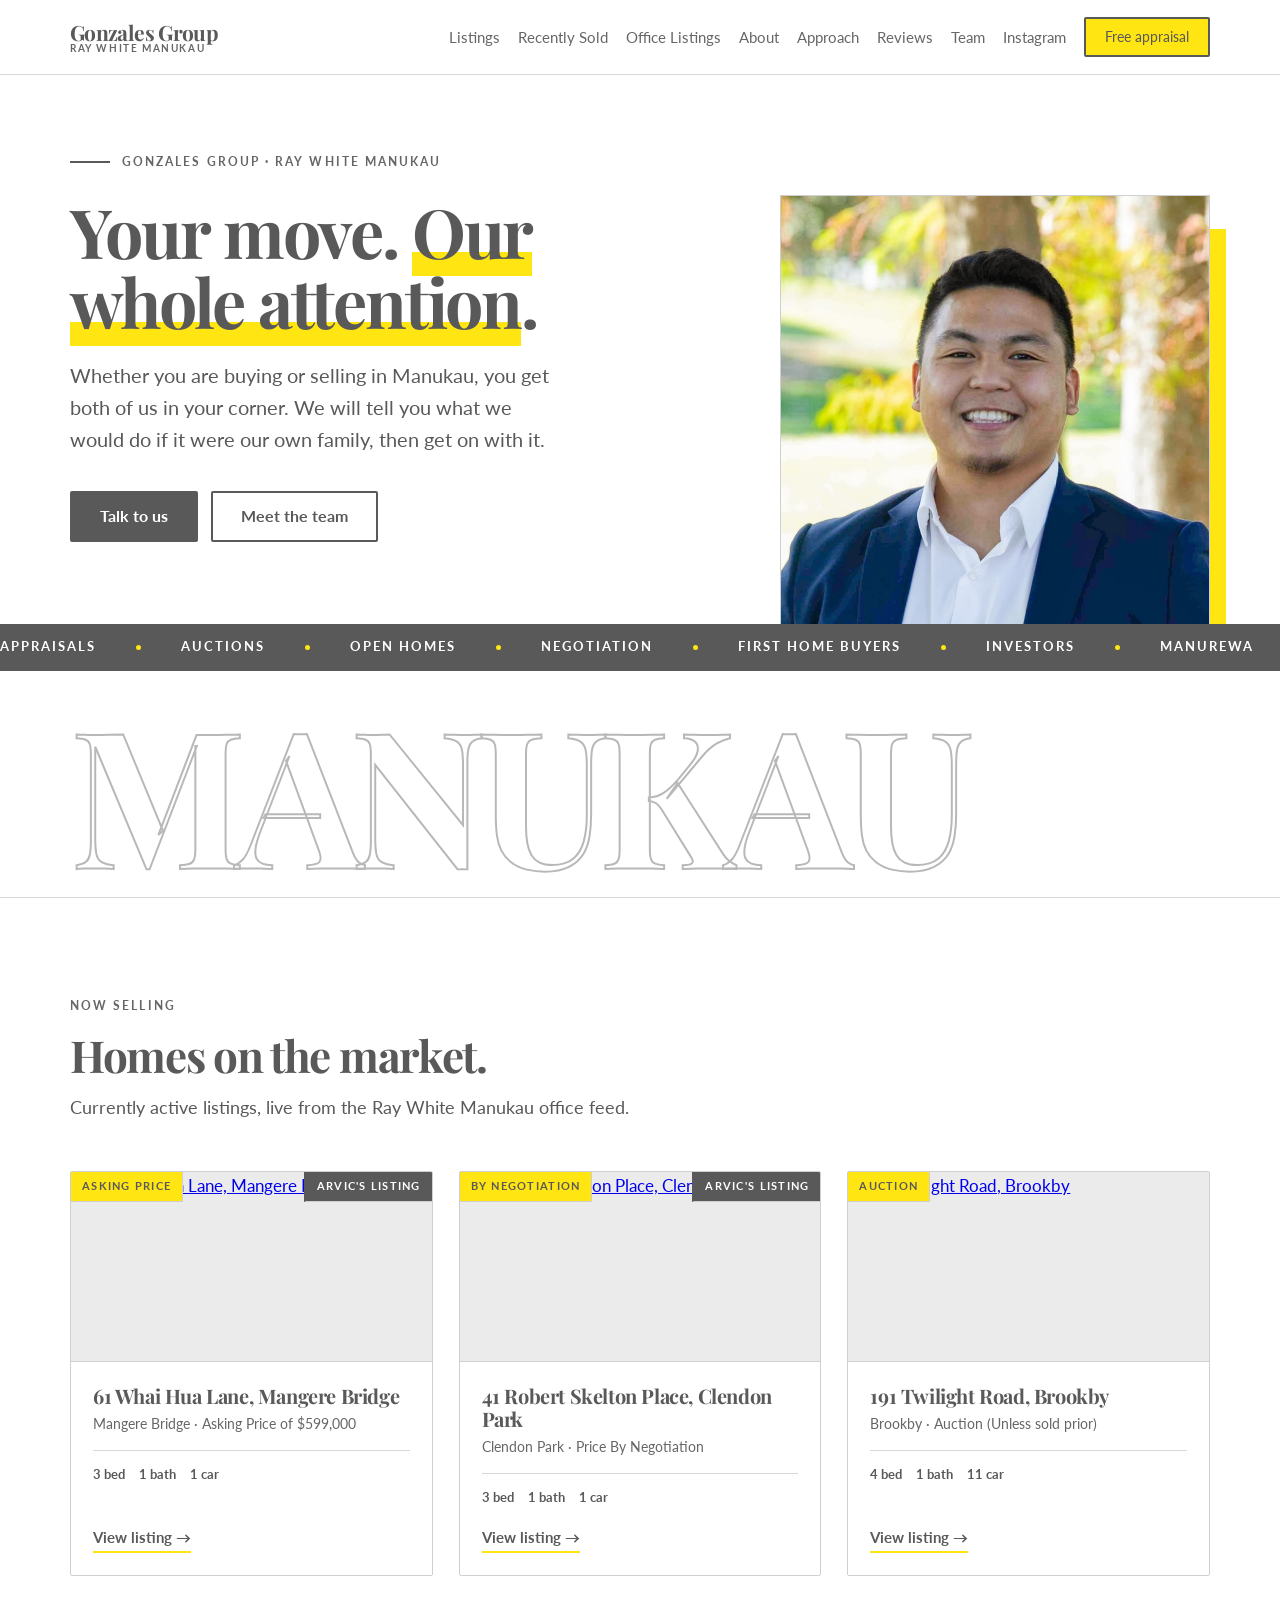
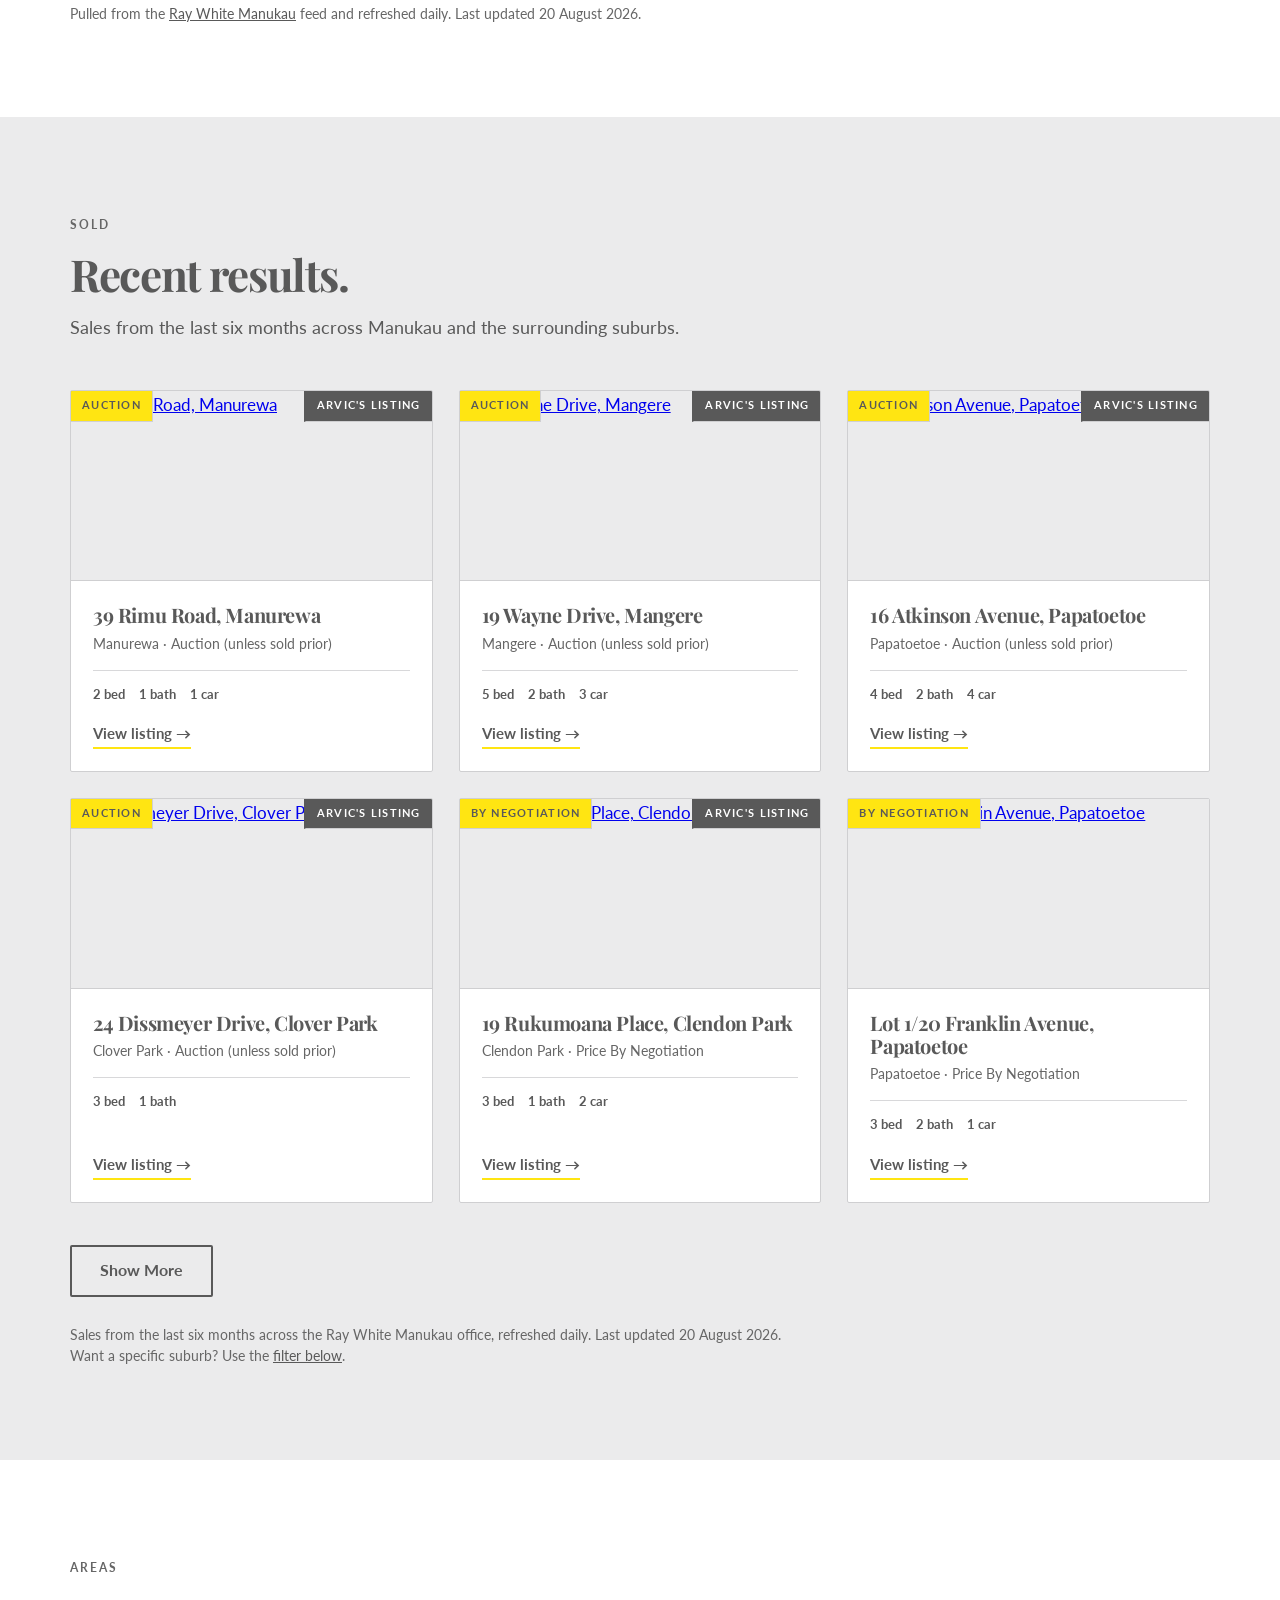
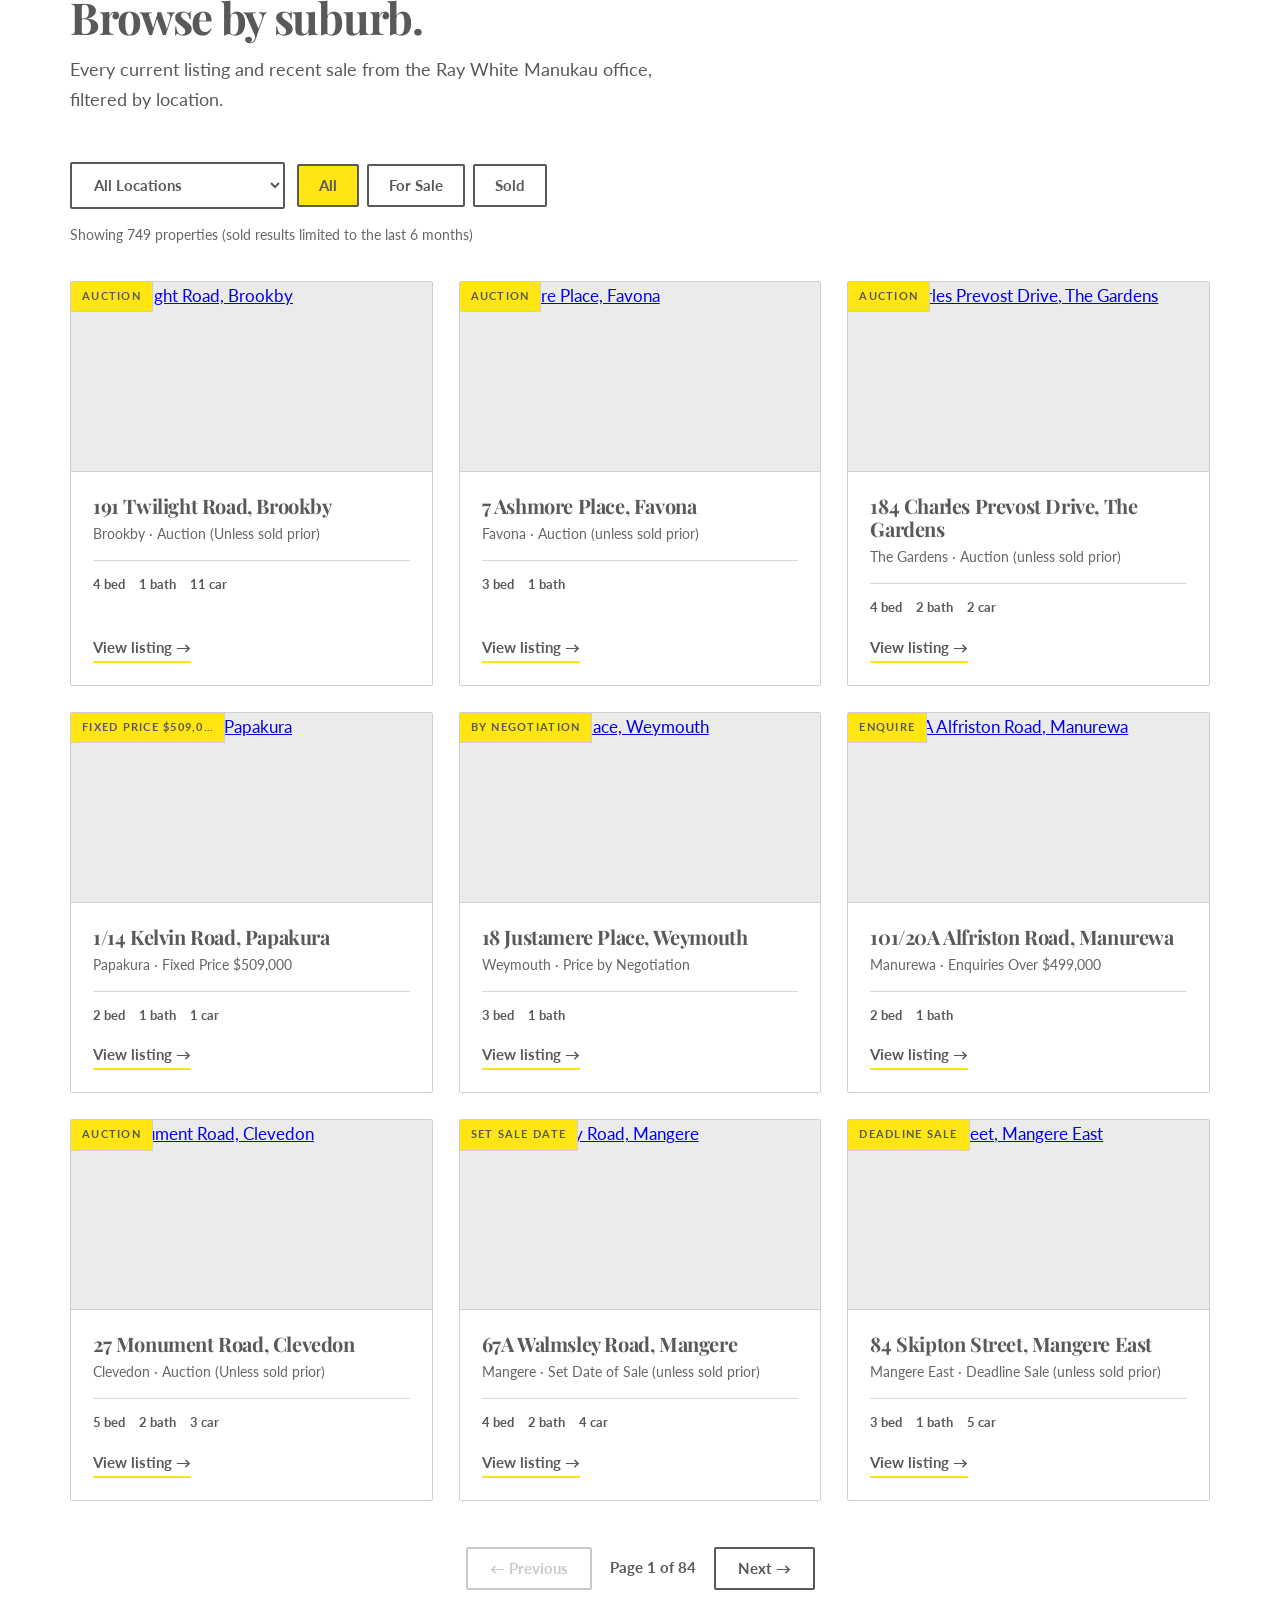
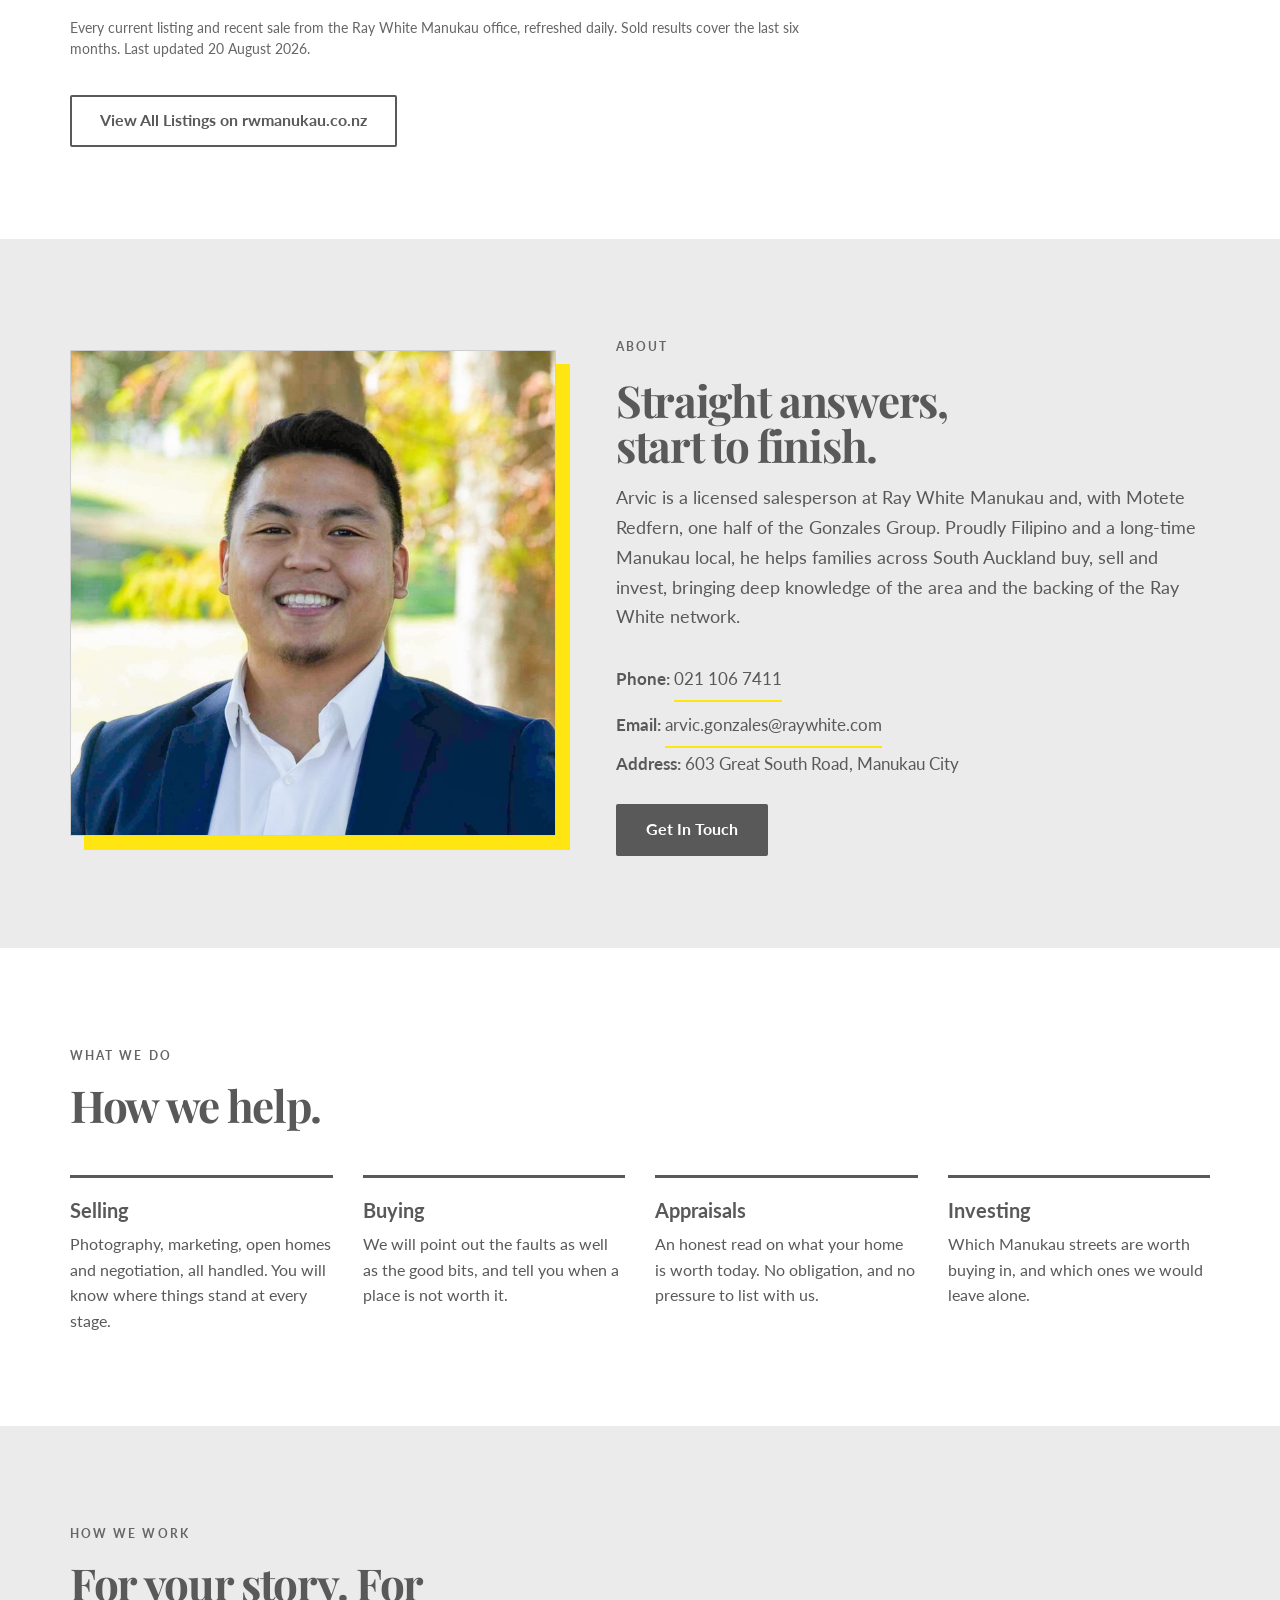
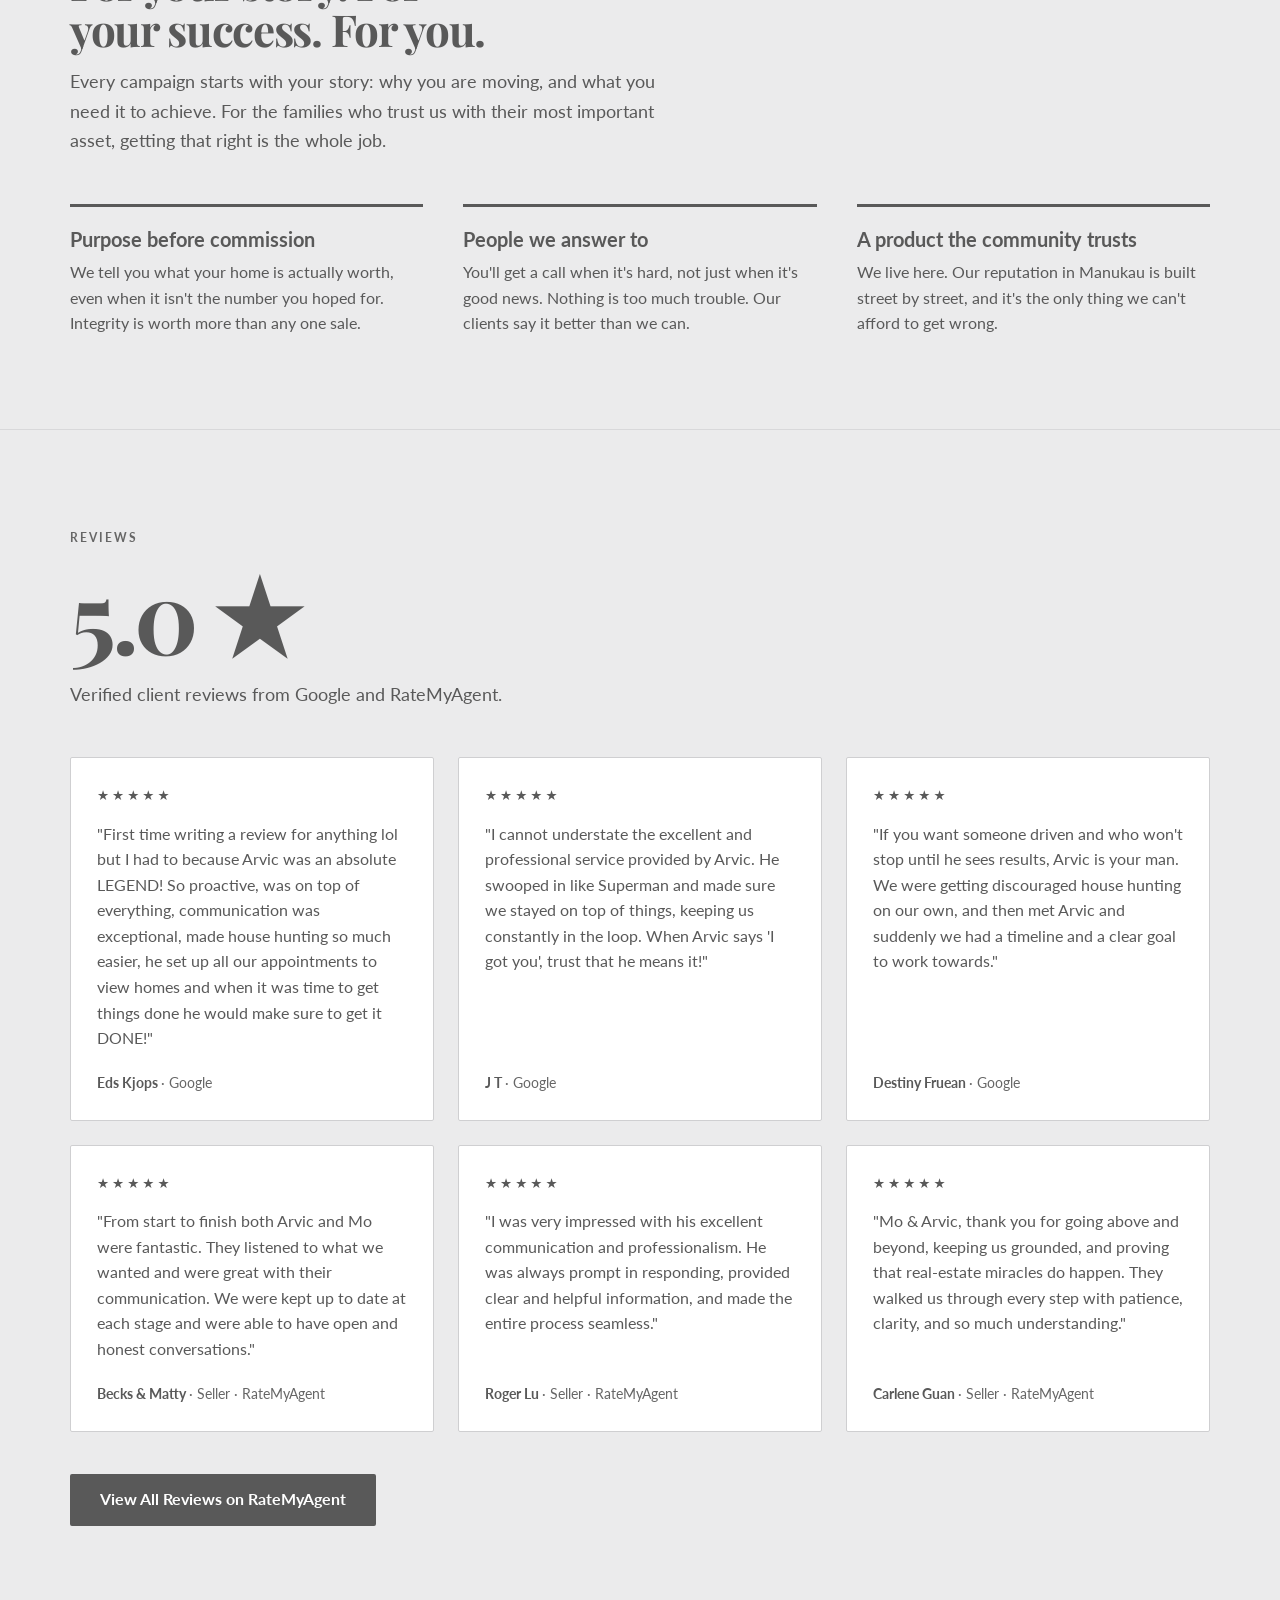
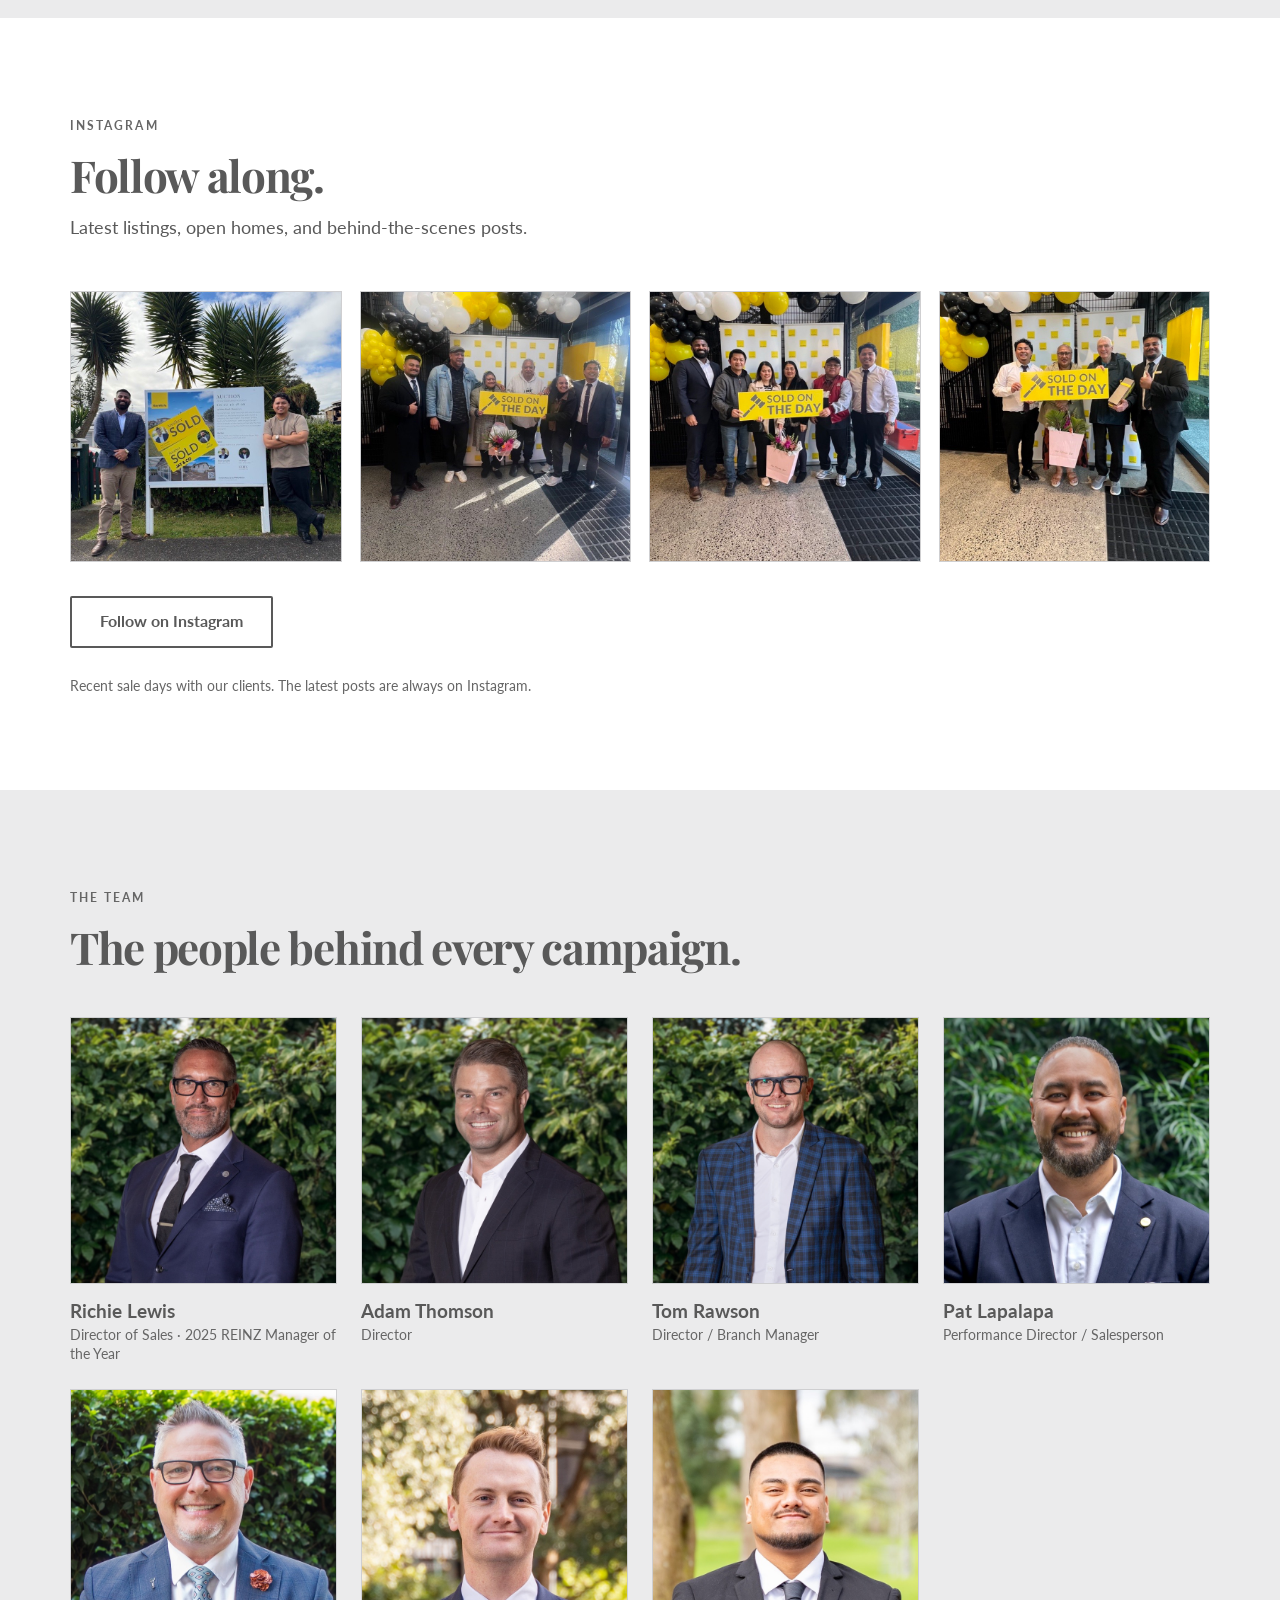
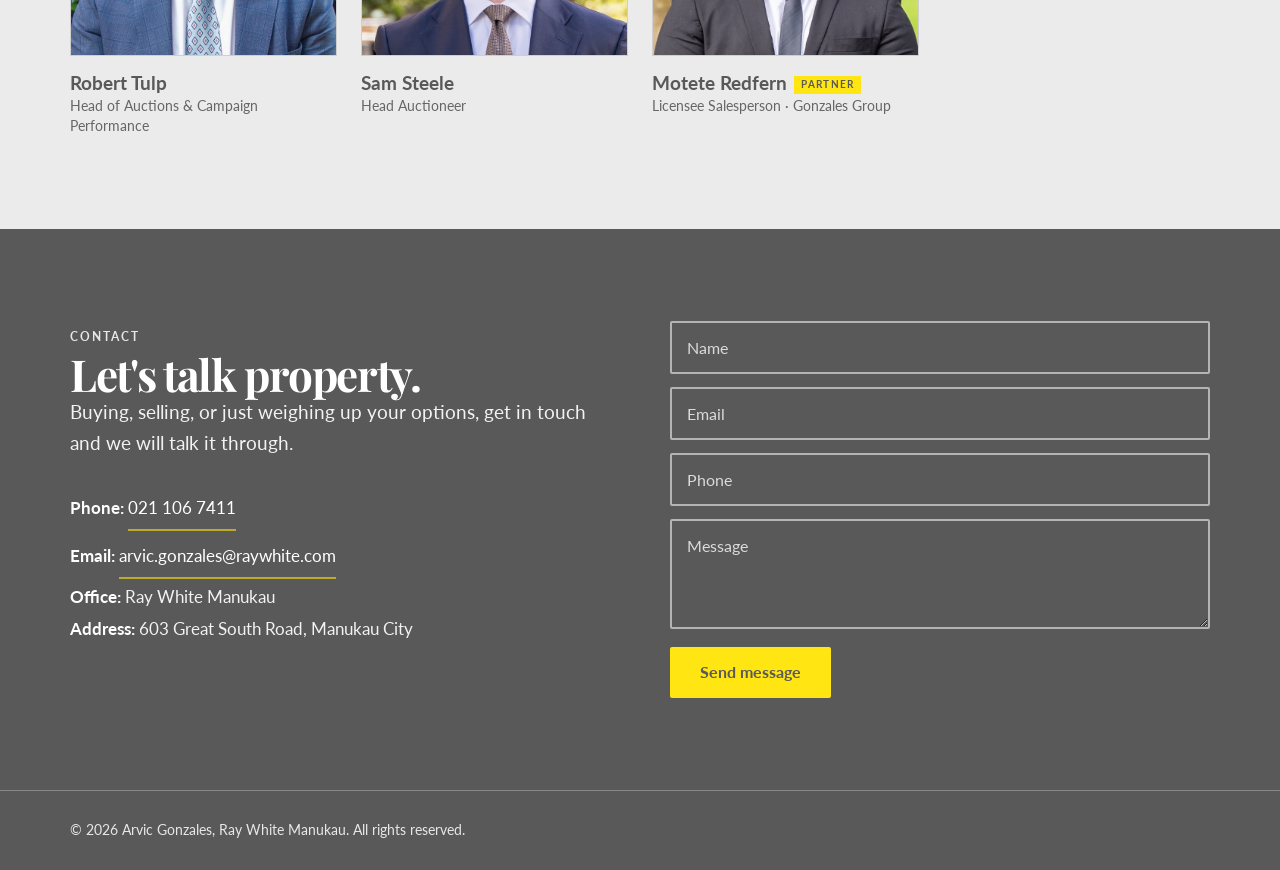
==== commit 70449d38: "Apply Ray White brand standards from Brand in Brief (Jan 2020) Palette now matches the guide exactly" ====
--- a/index.html
+++ b/index.html
@@ -7,7 +7,7 @@
 <meta name="description" content="Arvic Gonzales and Motete Redfern of Ray White Manukau. Helping families buy and sell across Manurewa, Clendon Park, Papatoetoe and South Auckland.">
 <link rel="preconnect" href="https://fonts.googleapis.com">
 <link rel="preconnect" href="https://fonts.gstatic.com" crossorigin>
-<link href="https://fonts.googleapis.com/css2?family=Fraunces:opsz,wght@9..144,400;9..144,600;9..144,700&family=Public+Sans:wght@400;500;600;700&display=swap" rel="stylesheet">
+<link href="https://fonts.googleapis.com/css2?family=Lato:wght@300;400;700;900&family=Playfair+Display:wght@400;700&display=swap" rel="stylesheet">
 <link rel="icon" href="img/favicon.svg" type="image/svg+xml">
 <link rel="icon" href="img/favicon-32.png" sizes="32x32">
 <link rel="apple-touch-icon" href="img/apple-touch-icon.png">
@@ -270,7 +270,7 @@
   </div>
 </section>
 
-<section id="approach" class="band-ink reveal">
+<section id="approach" class="band-wash reveal">
   <div class="container">
     <div class="section-head">
       <p class="label">How we work</p>
--- a/styles.css
+++ b/styles.css
@@ -1,14 +1,22 @@
+/* Ray White brand palette — Brand in Brief, Jan 2020, p.8
+   White #FFFFFF · Light Grey #ebebec (PMS Cool Grey 2)
+   Yellow #FFE512 (PMS 108) · Dark Grey #595959 (PMS 425)
+   The guide warns against overusing dark grey: "keep things light,
+   fresh and uncluttered", so it is reserved for type and fine rules. */
 :root {
-  --paper: #fbfaf8;
-  --wash: #f2efe6;
-  --ink: #14140f;
-  --ink-2: #4a4941;
-  --mute: #6b6960;
-  --rule: #e0ddd3;
-  --wordmark-stroke: #b3ac9a;
+  --paper: #ffffff;
+  --wash: #ebebec;
+  --ink: #595959;
+  --ink-2: #595959;
+  --mute: #666666;
+  --rule: #d8d8da;
+  --rule-strong: #cfcfd1;
+  --wordmark-stroke: #b8b8ba;
   --yellow: #ffe512;
-  --font-display: 'Fraunces', Georgia, 'Times New Roman', serif;
-  --font-body: 'Public Sans', system-ui, -apple-system, sans-serif;
+  /* Brand fonts (p.9): Lato for everything, Playfair Display for major
+     headings only, used sparingly and never for body copy. */
+  --font-display: 'Playfair Display', Georgia, 'Times New Roman', serif;
+  --font-body: 'Lato', system-ui, -apple-system, sans-serif;
 }
 
 * { box-sizing: border-box; margin: 0; padding: 0; }
@@ -55,7 +63,7 @@
 .container { max-width: 1200px; margin: 0 auto; padding: 0 30px; }
 
 /* Type */
-h1, h2, h3 {
+h1, h2 {
   font-family: var(--font-display);
   color: var(--ink);
   font-weight: 700;
@@ -63,9 +71,16 @@
   letter-spacing: -0.03em;
   text-wrap: balance;
 }
-h1 { font-size: clamp(44px, 6.6vw, 82px); }
-h2 { font-size: clamp(30px, 4vw, 50px); }
-h3 { font-size: 21px; line-height: 1.15; letter-spacing: -0.02em; }
+h1 { font-size: clamp(40px, 5.6vw, 68px); }
+h2 { font-size: clamp(28px, 3.6vw, 44px); }
+/* p.9: Playfair for major headings only; sub-headings use Lato SemiBold */
+h3 {
+  font-family: var(--font-body);
+  font-weight: 700;
+  font-size: 20px;
+  line-height: 1.25;
+  letter-spacing: 0;
+}
 
 /* Manukau Ink signature: yellow highlighter under key words */
 .mark { background: linear-gradient(to top, var(--yellow) .36em, transparent .36em); }
@@ -99,7 +114,7 @@
   cursor: pointer;
 }
 .btn-primary { background: var(--ink); color: var(--paper); }
-.btn-primary:hover { background: #000; }
+.btn-primary:hover { background: #3f3f3f; }
 .btn-outline { background: transparent; color: var(--ink); }
 .btn-outline:hover { background: var(--ink); color: var(--paper); }
 .btn-outline-dark {
@@ -122,7 +137,7 @@
   position: sticky;
   top: 0;
   z-index: 50;
-  background: rgba(251,250,248,.94);
+  background: rgba(255,255,255,.94);
   -webkit-backdrop-filter: saturate(180%) blur(12px);
   backdrop-filter: saturate(180%) blur(12px);
   border-bottom: 1px solid var(--rule);
@@ -149,9 +164,9 @@
 }
 .main-nav { display: flex; gap: 18px; align-items: center; }
 .main-nav a {
-  color: var(--ink-2);
+  color: var(--mute);
   text-decoration: none;
-  font-weight: 500;
+  font-weight: 400;
   font-size: 15px;
   white-space: nowrap;
 }
@@ -214,7 +229,7 @@
   width: 100%;
   /* The <img> carries height="700"; without this the CSS width squashes it. */
   height: auto;
-  border: 2px solid var(--ink);
+  border: 1px solid var(--rule-strong);
   border-bottom: none;
 }
 
@@ -249,16 +264,16 @@
 section { padding: 92px 0; scroll-margin-top: 76px; }
 .band-paper { background: var(--paper); }
 .band-wash { background: var(--wash); }
-.band-ink { background: var(--ink); color: rgba(251,250,248,.74); }
+.band-ink { background: var(--ink); color: rgba(255,255,255,.92); }
 .band-ink h2, .band-ink h3 { color: var(--paper); }
-.band-ink .label { color: rgba(251,250,248,.62); }
-.band-ink .section-sub { color: rgba(251,250,248,.74); }
+.band-ink .label { color: rgba(255,255,255,.86); }
+.band-ink .section-sub { color: rgba(255,255,255,.92); }
 .band-ink :focus-visible { outline-color: var(--yellow); }
 .band-paper + .band-paper, .band-wash + .band-wash { border-top: 1px solid var(--rule); }
 
 /* Values — the Gonzales Group difference */
 .values-grid { display: grid; grid-template-columns: repeat(3, 1fr); gap: 40px; }
-.value { border-top: 3px solid var(--yellow); padding-top: 20px; }
+.value { border-top: 3px solid var(--ink); padding-top: 20px; }
 .value h3 { margin-bottom: 8px; }
 .value p { font-size: 15.5px; }
 
@@ -266,7 +281,7 @@
 .listing-grid { display: grid; grid-template-columns: repeat(3, 1fr); gap: 26px; }
 .listing-card {
   background: var(--paper);
-  border: 2px solid var(--ink);
+  border: 1px solid var(--rule-strong);
   border-radius: 2px;
   overflow: hidden;
   display: flex;
@@ -274,7 +289,7 @@
 }
 .listing-card:hover { transform: translateY(-4px); box-shadow: 8px 8px 0 var(--yellow); }
 .listing-card.is-hidden { display: none; }
-.listing-img { display: block; height: 190px; position: relative; border-bottom: 2px solid var(--ink); overflow: hidden; background: var(--wash); }
+.listing-img { display: block; height: 190px; position: relative; border-bottom: 1px solid var(--rule-strong); overflow: hidden; background: var(--wash); }
 .listing-img img { width: 100%; height: 100%; object-fit: cover; display: block; }
 .listing-card:hover .listing-img img { transform: scale(1.03); }
 .listing-img img { transition: transform .35s ease; }
@@ -287,8 +302,8 @@
   color: var(--ink);
   font-size: 10.5px; font-weight: 700; letter-spacing: .12em; text-transform: uppercase;
   padding: 6px 11px;
-  border-right: 2px solid var(--ink);
-  border-bottom: 2px solid var(--ink);
+  border-right: 1px solid var(--rule-strong);
+  border-bottom: 1px solid var(--rule-strong);
 }
 /* Arvic's own listings carry a second tag on the opposite corner */
 .tag-mine {
@@ -305,7 +320,7 @@
 .card-suburb { font-size: 14px; color: var(--mute); margin-bottom: 15px; }
 .meta {
   display: flex; flex-wrap: wrap; gap: 14px;
-  list-style: none; font-size: 13px; font-weight: 600; color: var(--ink-2);
+  list-style: none; font-size: 13px; font-weight: 700; color: var(--ink-2);
   margin-bottom: 17px; padding-top: 13px; border-top: 1px solid var(--rule);
 }
 .view-link {
@@ -323,12 +338,12 @@
 }
 .page-btn:hover:not(:disabled) { background: var(--ink); color: var(--paper); }
 .page-btn:disabled { opacity: .32; cursor: not-allowed; }
-.page-indicator { font-size: 14.5px; font-weight: 600; color: var(--ink-2); }
+.page-indicator { font-size: 14.5px; font-weight: 700; color: var(--ink-2); }
 .show-more-wrap { margin-top: 42px; }
 .office-filters { display: flex; align-items: center; flex-wrap: wrap; gap: 12px; margin-bottom: 15px; }
 #office-suburb-select {
   padding: 12px 18px; border: 2px solid var(--ink); border-radius: 2px; background: var(--paper);
-  font-family: var(--font-body); font-size: 14.5px; font-weight: 600; color: var(--ink);
+  font-family: var(--font-body); font-size: 14.5px; font-weight: 700; color: var(--ink);
   cursor: pointer; min-width: 215px;
 }
 .status-pills { display: flex; gap: 8px; }
@@ -345,7 +360,7 @@
 .about-inner { display: grid; grid-template-columns: .9fr 1.1fr; gap: 60px; align-items: center; }
 .about-photo {
   position: relative; aspect-ratio: 1; overflow: hidden;
-  border: 2px solid var(--ink); background: var(--wash);
+  border: 1px solid var(--rule-strong); background: var(--wash);
   box-shadow: 14px 14px 0 var(--yellow);
 }
 .about-photo img { width: 100%; height: 100%; object-fit: cover; display: block; }
@@ -378,7 +393,7 @@
 }
 .review-grid { display: grid; grid-template-columns: repeat(3, 1fr); gap: 24px; }
 .review-card {
-  background: var(--paper); border: 2px solid var(--ink); border-radius: 2px;
+  background: var(--paper); border: 1px solid var(--rule-strong); border-radius: 2px;
   padding: 26px; display: flex; flex-direction: column;
 }
 .review-stars { color: var(--ink); font-size: 13.5px; letter-spacing: 3px; margin-bottom: 15px; }
@@ -391,7 +406,7 @@
 .team-grid { display: grid; grid-template-columns: repeat(4, 1fr); gap: 24px; }
 .team-photo {
   aspect-ratio: 1; overflow: hidden; margin-bottom: 15px;
-  border: 2px solid var(--ink); background: var(--wash);
+  border: 1px solid var(--rule-strong); background: var(--wash);
 }
 .team-photo img { width: 100%; height: 100%; object-fit: cover; display: block; }
 .team-card:hover .team-photo { transform: translateY(-3px); box-shadow: 8px 8px 0 var(--yellow); }
@@ -406,7 +421,7 @@
 
 /* Instagram */
 .instagram-grid { display: grid; grid-template-columns: repeat(4, 1fr); gap: 18px; margin-bottom: 34px; }
-.ig-post { display: block; aspect-ratio: 1; border: 2px solid var(--ink); overflow: hidden; background: var(--wash); }
+.ig-post { display: block; aspect-ratio: 1; border: 1px solid var(--rule-strong); overflow: hidden; background: var(--wash); }
 .ig-post img { width: 100%; height: 100%; object-fit: cover; display: block; transition: transform .35s ease; }
 .ig-post:hover img { transform: scale(1.04); }
 .ig-post:hover { transform: translateY(-4px); box-shadow: 8px 8px 0 var(--yellow); }
@@ -418,10 +433,10 @@
 .contact-text strong { color: var(--paper); font-weight: 700; }
 .contact-form { display: flex; flex-direction: column; gap: 13px; }
 .contact-form input, .contact-form textarea {
-  padding: 15px; border: 2px solid rgba(251,250,248,.24); background: transparent;
+  padding: 15px; border: 2px solid rgba(255,255,255,.55); background: transparent;
   color: var(--paper); border-radius: 2px; font-family: var(--font-body); font-size: 16px;
 }
-.contact-form input::placeholder, .contact-form textarea::placeholder { color: rgba(251,250,248,.46); }
+.contact-form input::placeholder, .contact-form textarea::placeholder { color: rgba(255,255,255,.78); }
 .contact-form input:focus, .contact-form textarea:focus { outline: none; border-color: var(--yellow); }
 .contact-form button {
   align-self: flex-start; margin-top: 5px;
@@ -431,9 +446,9 @@
 
 /* Footer */
 .site-footer {
-  background: var(--ink); color: rgba(251,250,248,.62);
+  background: var(--ink); color: rgba(255,255,255,.86);
   padding: 28px 0; font-size: 13.5px;
-  border-top: 1px solid rgba(251,250,248,.14);
+  border-top: 1px solid rgba(255,255,255,.28);
 }
 
 @media (max-width: 1120px) {
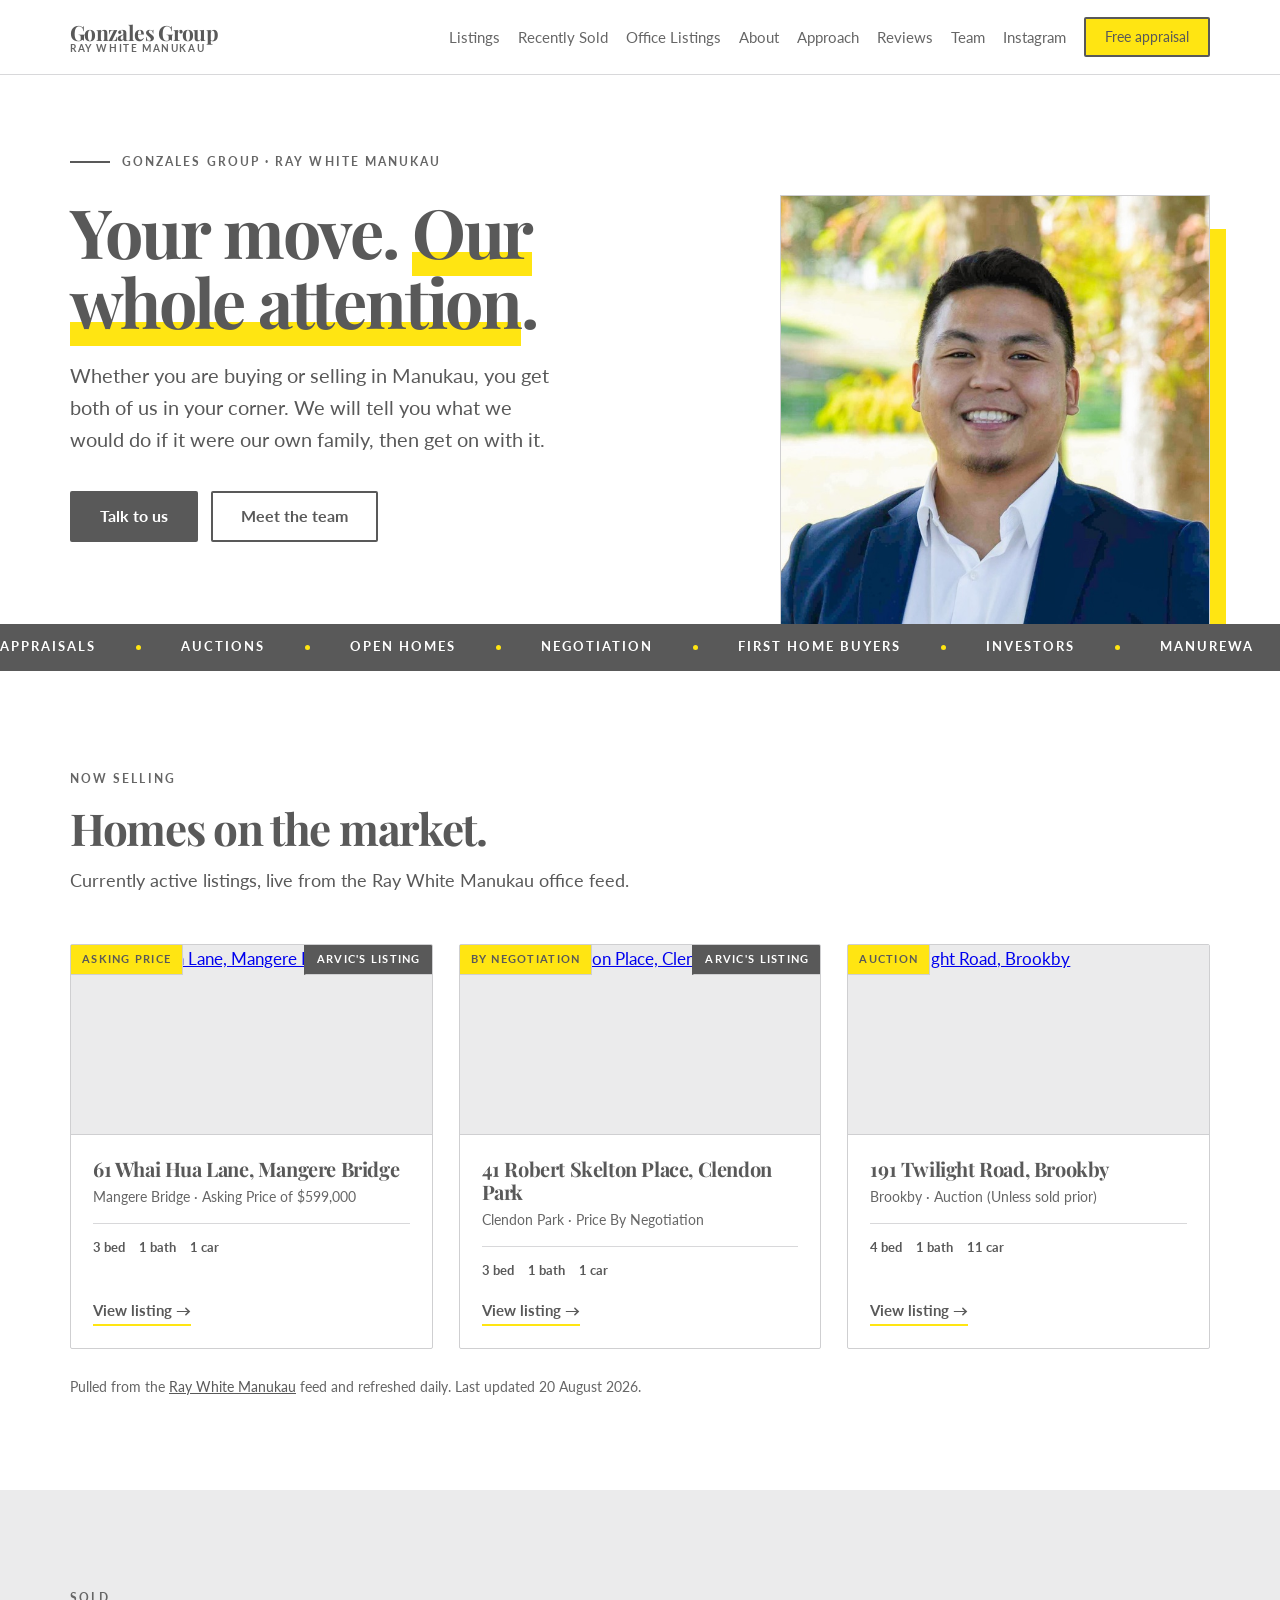
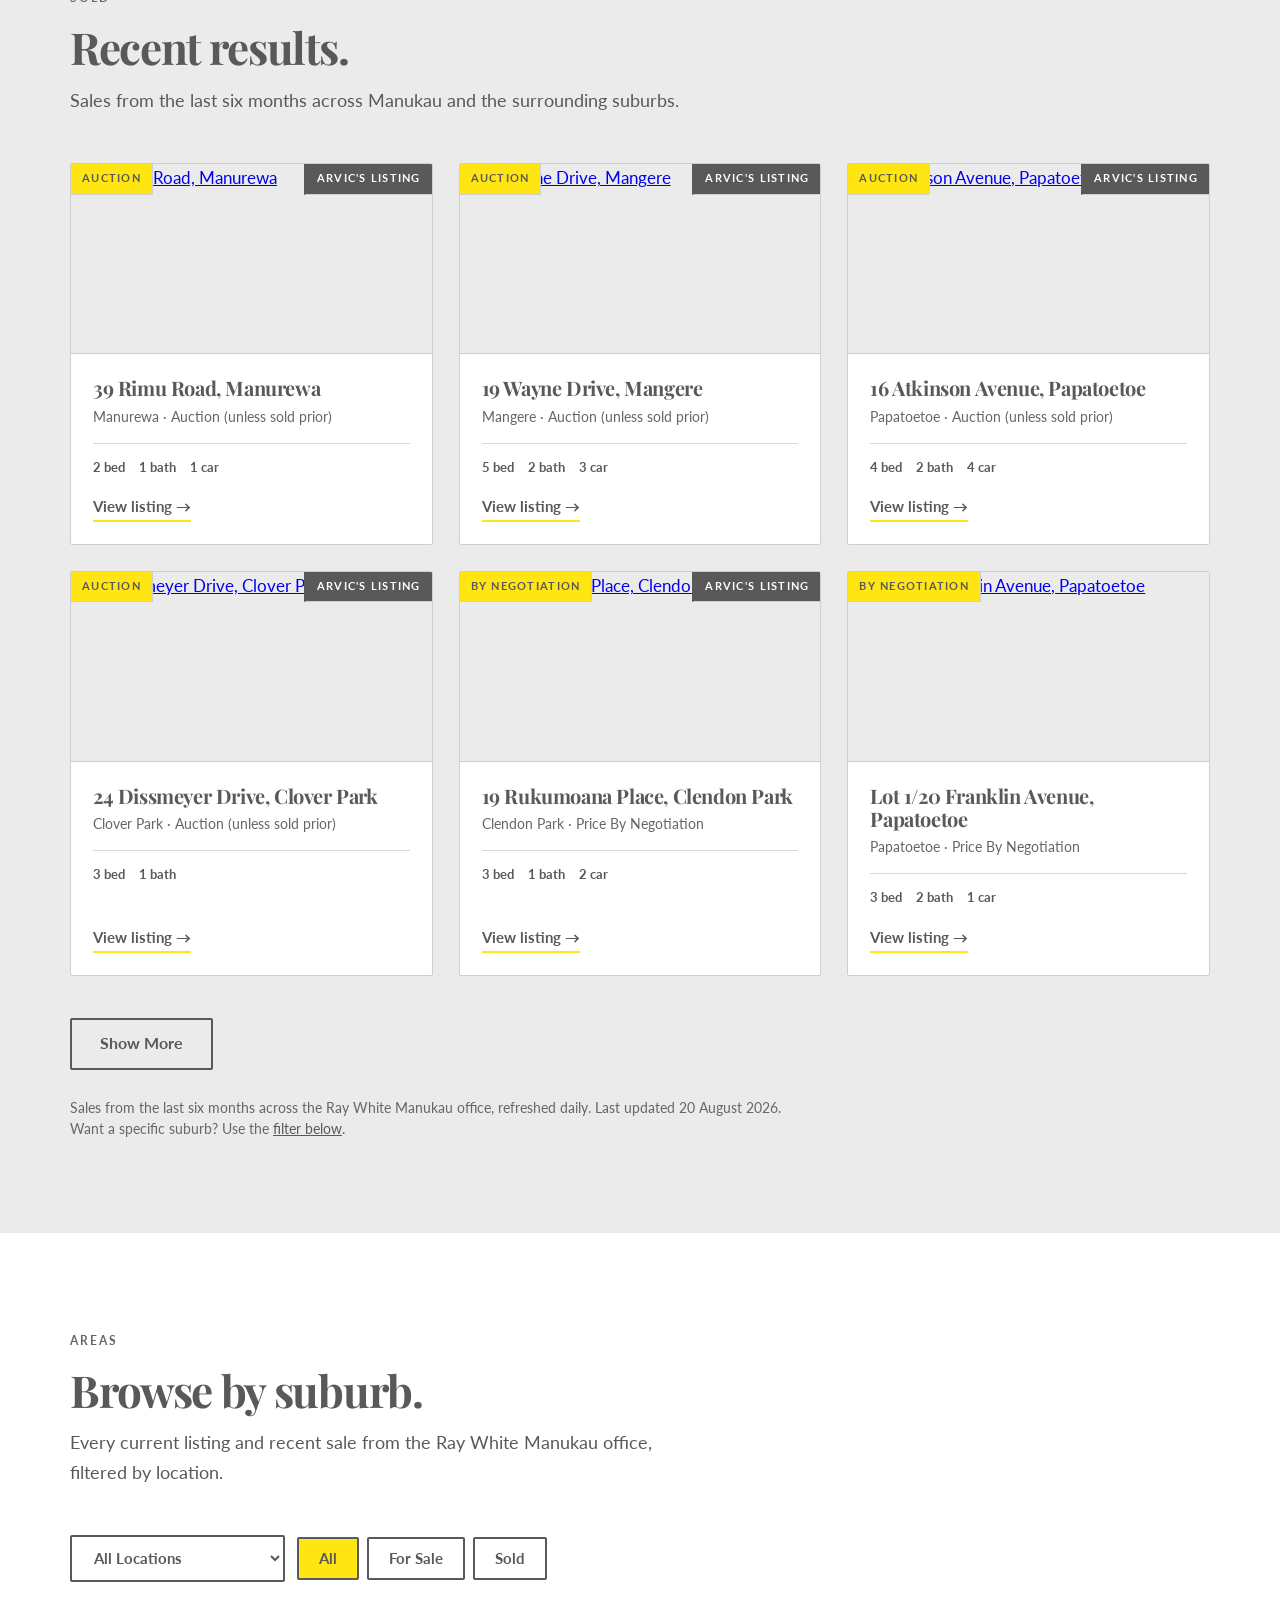
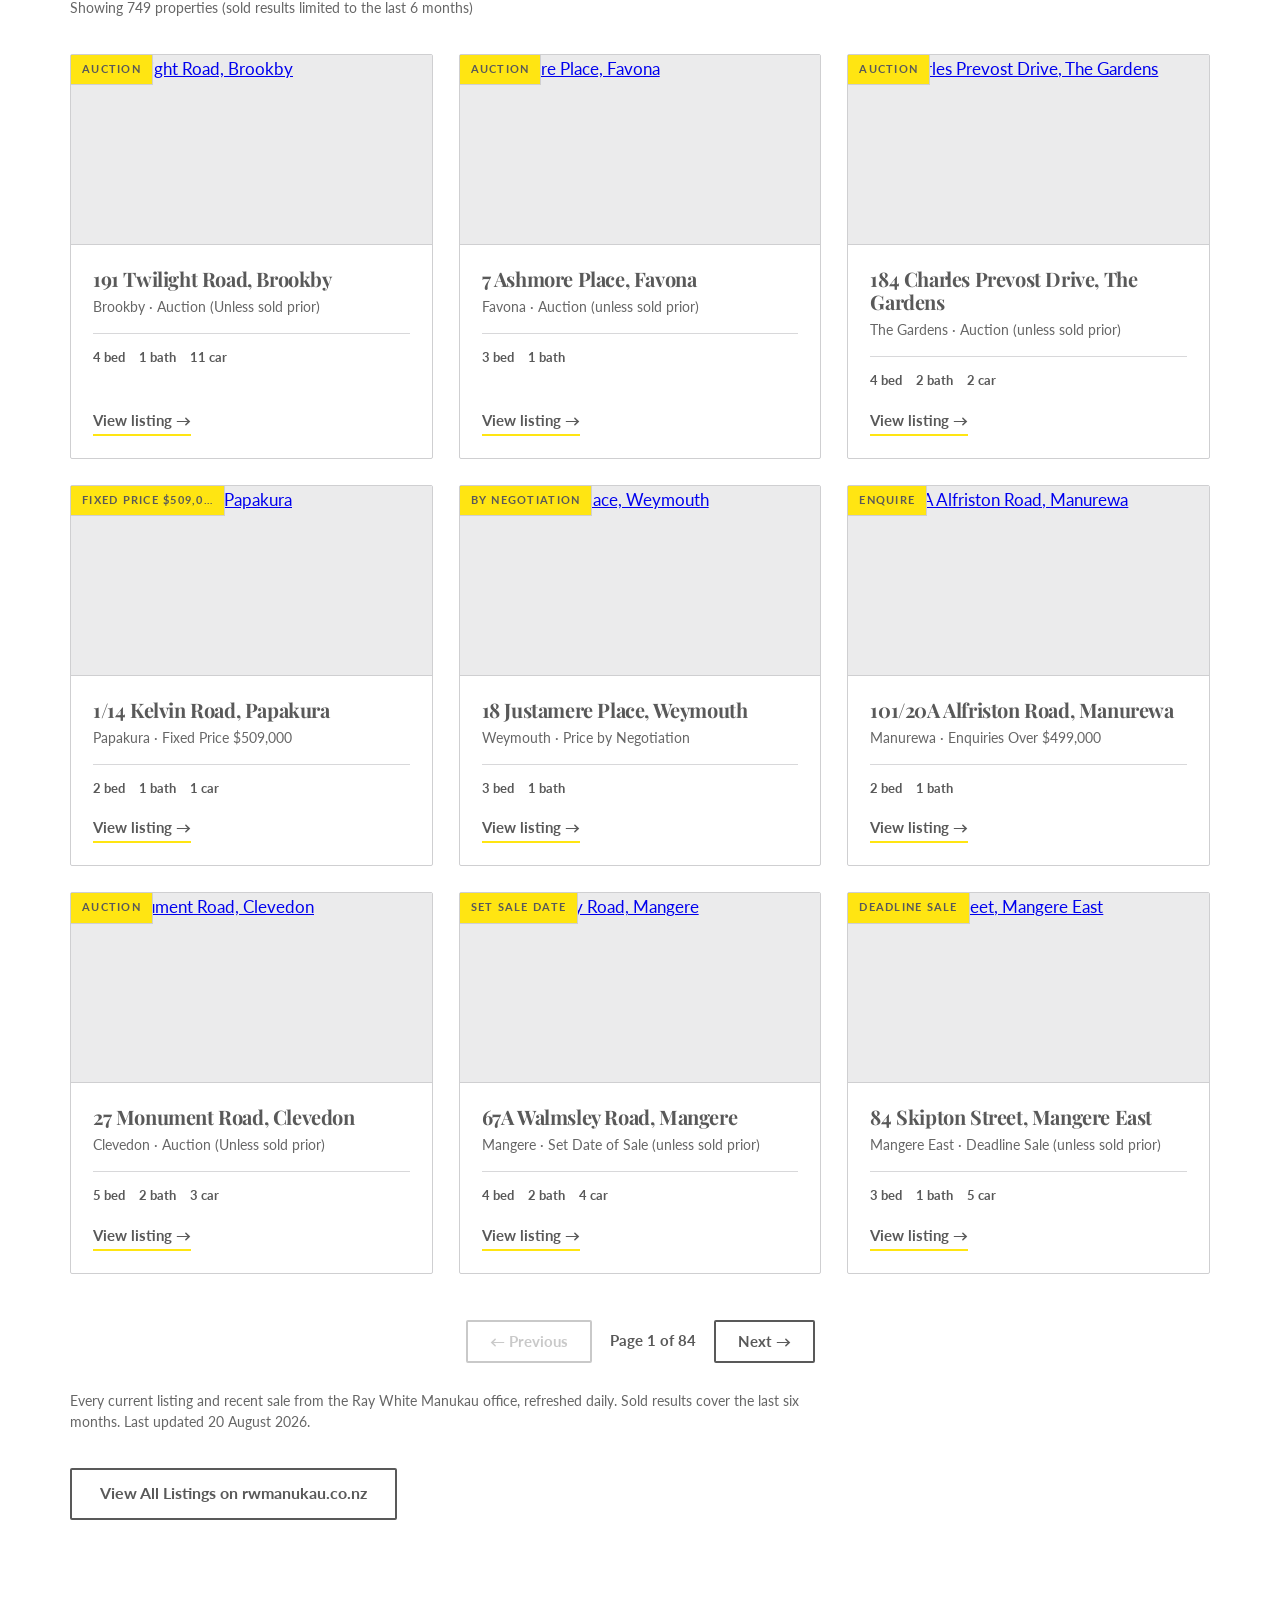
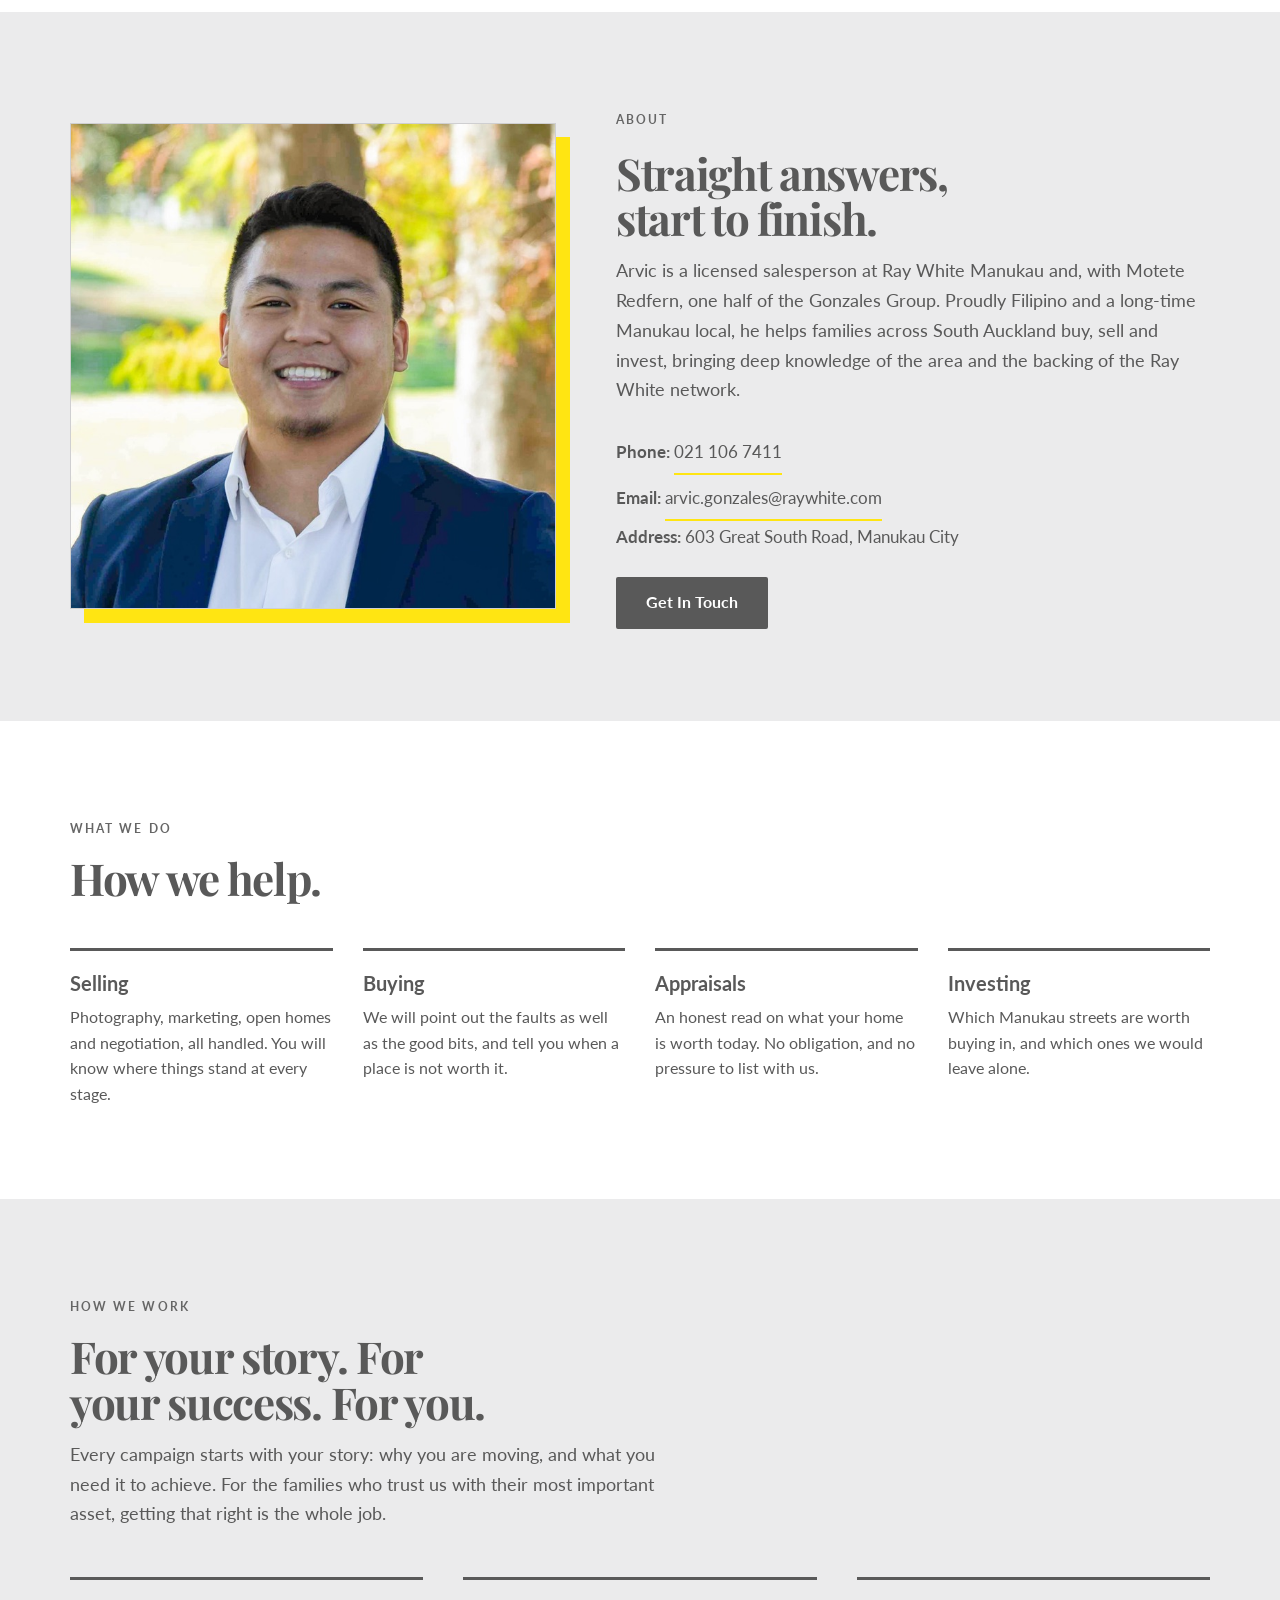
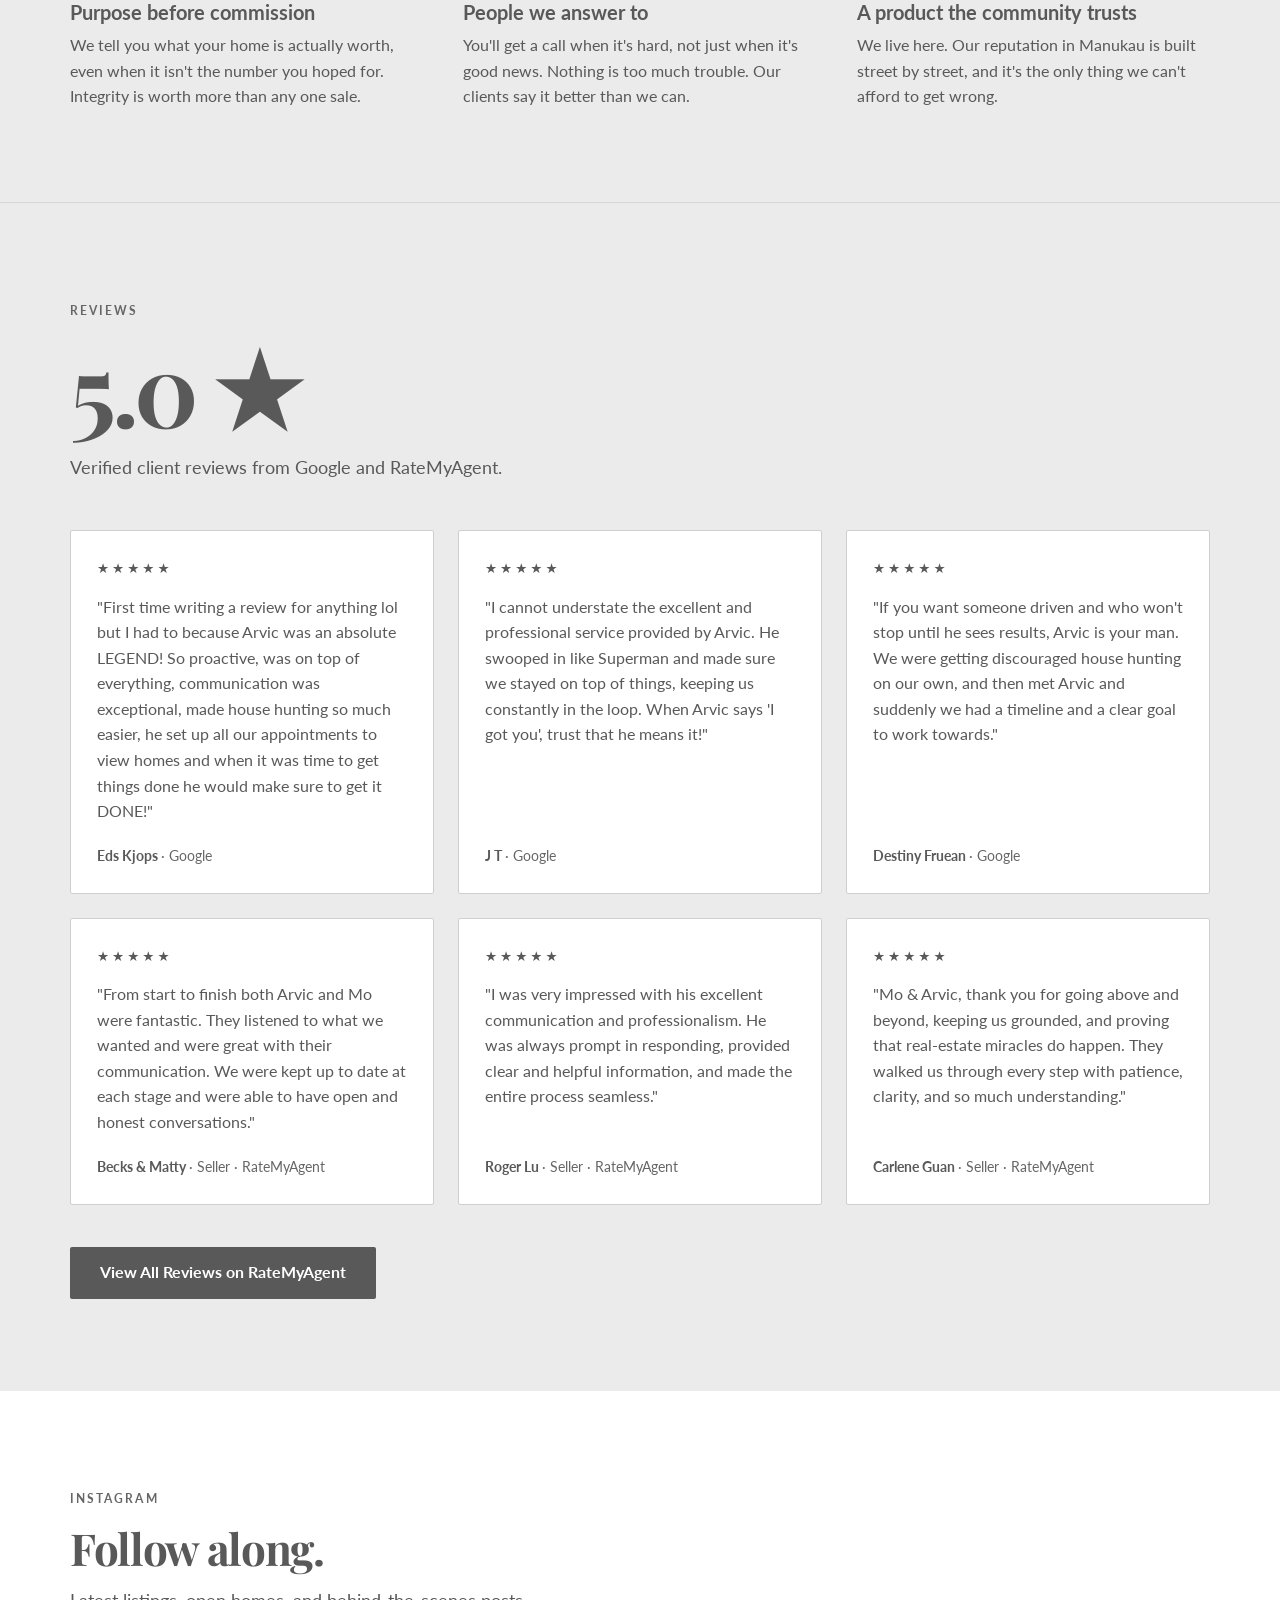
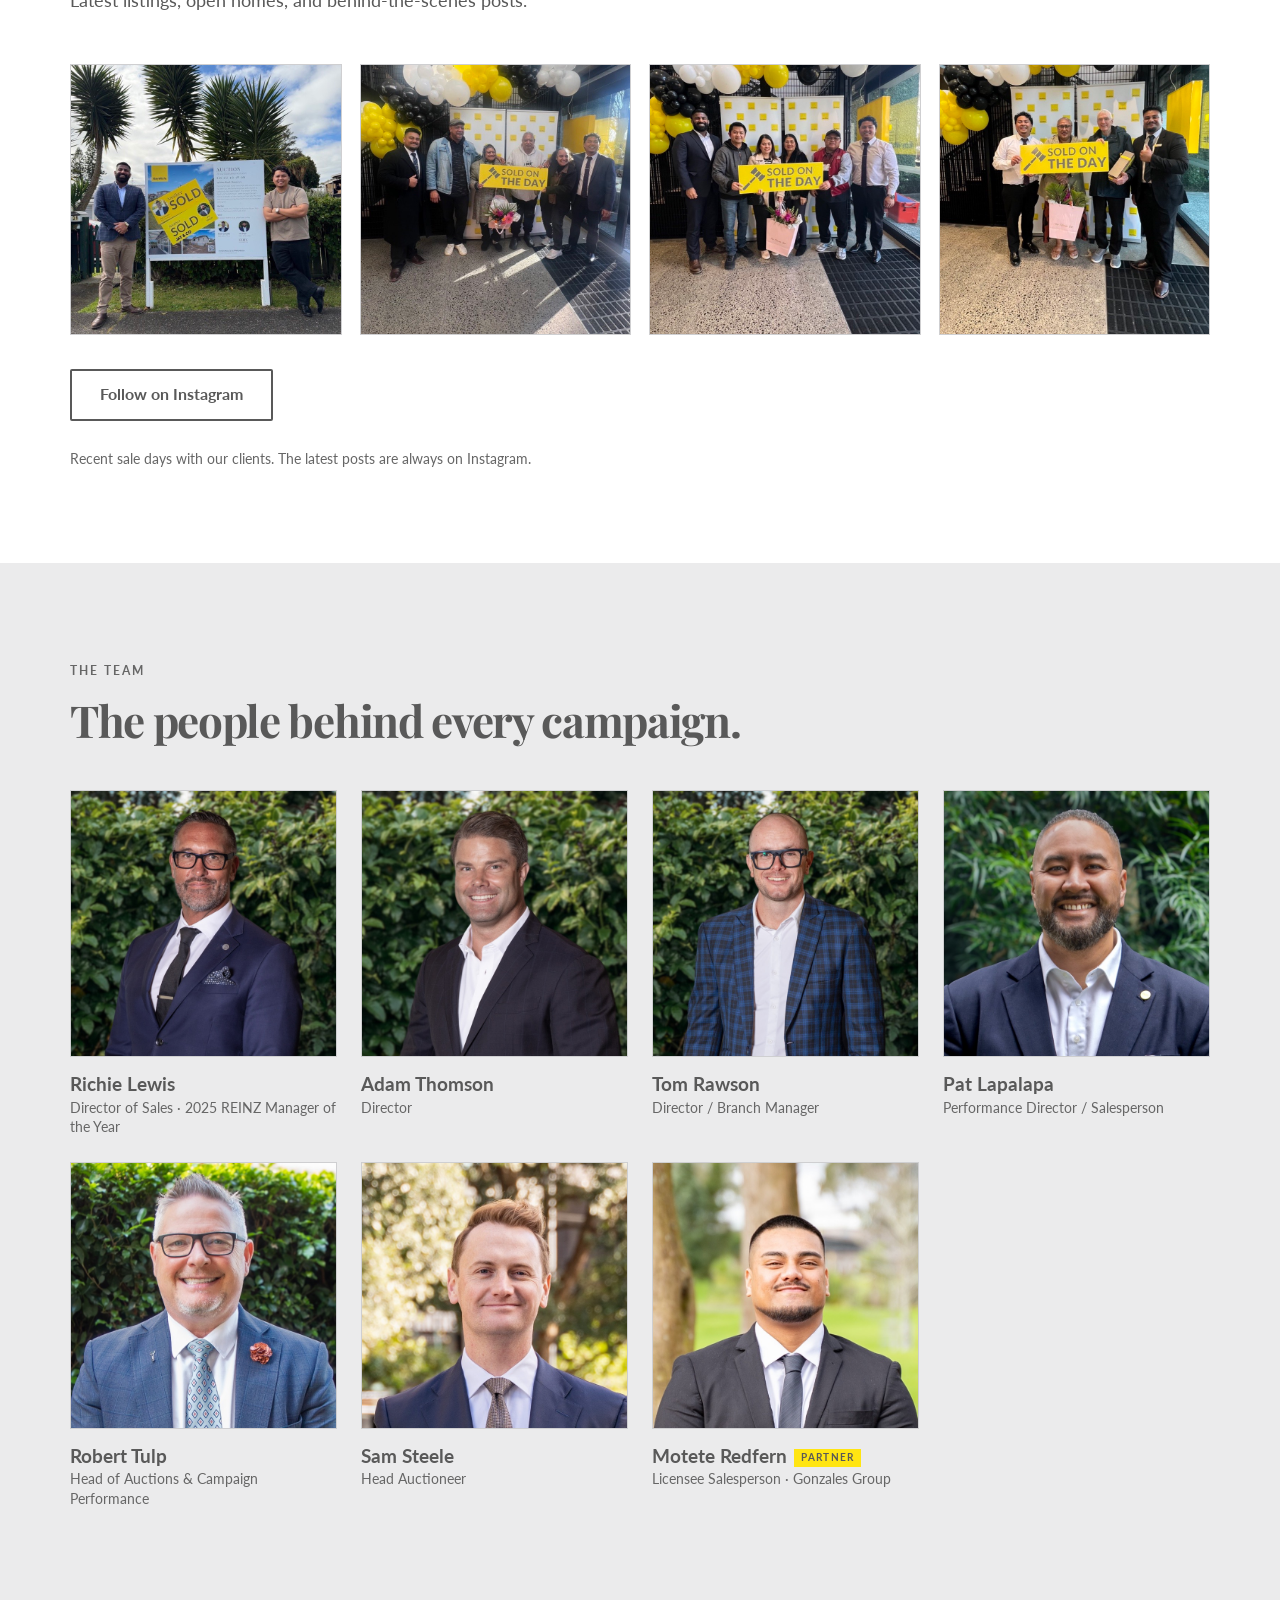
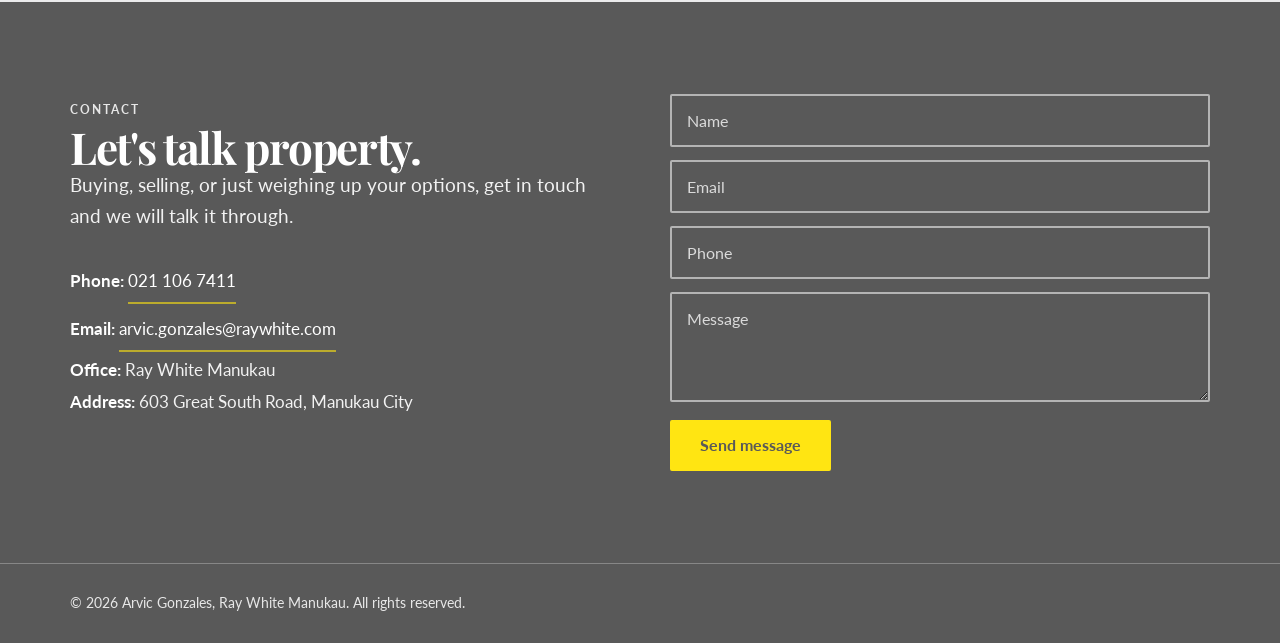
==== commit 82f0e9b6: "Remove the oversized MANUKAU wordmark It was a decorative outlined wordmark between the hero and the" ====
--- a/index.html
+++ b/index.html
@@ -159,7 +159,6 @@
   <span>Appraisals<i class="ticker-dot"></i>Auctions<i class="ticker-dot"></i>Open homes<i class="ticker-dot"></i>Negotiation<i class="ticker-dot"></i>First home buyers<i class="ticker-dot"></i>Investors<i class="ticker-dot"></i>Manurewa<i class="ticker-dot"></i>Clendon Park<i class="ticker-dot"></i>Papatoetoe<i class="ticker-dot"></i>Flat Bush<i class="ticker-dot"></i></span>
 </div></div>
 
-<div class="locale" aria-hidden="true"><div class="container"><span>MANUKAU</span></div></div>
 
 <section id="listings" class="band-paper reveal">
   <div class="container">
--- a/styles.css
+++ b/styles.css
@@ -11,7 +11,6 @@
   --mute: #666666;
   --rule: #d8d8da;
   --rule-strong: #cfcfd1;
-  --wordmark-stroke: #b8b8ba;
   --yellow: #ffe512;
   /* Brand fonts (p.9): Lato for everything, Playfair Display for major
      headings only, used sparingly and never for body copy. */
@@ -245,21 +244,6 @@
 @keyframes ticker { from { transform: translateX(0); } to { transform: translateX(-33.3333%); } }
 /* WCAG 2.2.2: moving content needs a way to stop it */
 .ticker:hover .ticker-track, .ticker:focus-within .ticker-track { animation-play-state: paused; }
-
-/* Manukau Ink signature: oversized outlined locale wordmark */
-.locale { overflow: hidden; border-bottom: 1px solid var(--rule); background: var(--paper); }
-.locale span {
-  display: block;
-  font-family: var(--font-display);
-  font-weight: 700;
-  font-size: clamp(56px, 15vw, 190px);
-  line-height: 1;
-  letter-spacing: -.05em;
-  color: transparent;
-  -webkit-text-stroke: 2px var(--wordmark-stroke);
-  padding: 24px 0 12px;
-  white-space: nowrap;
-}
 
 section { padding: 92px 0; scroll-margin-top: 76px; }
 .band-paper { background: var(--paper); }
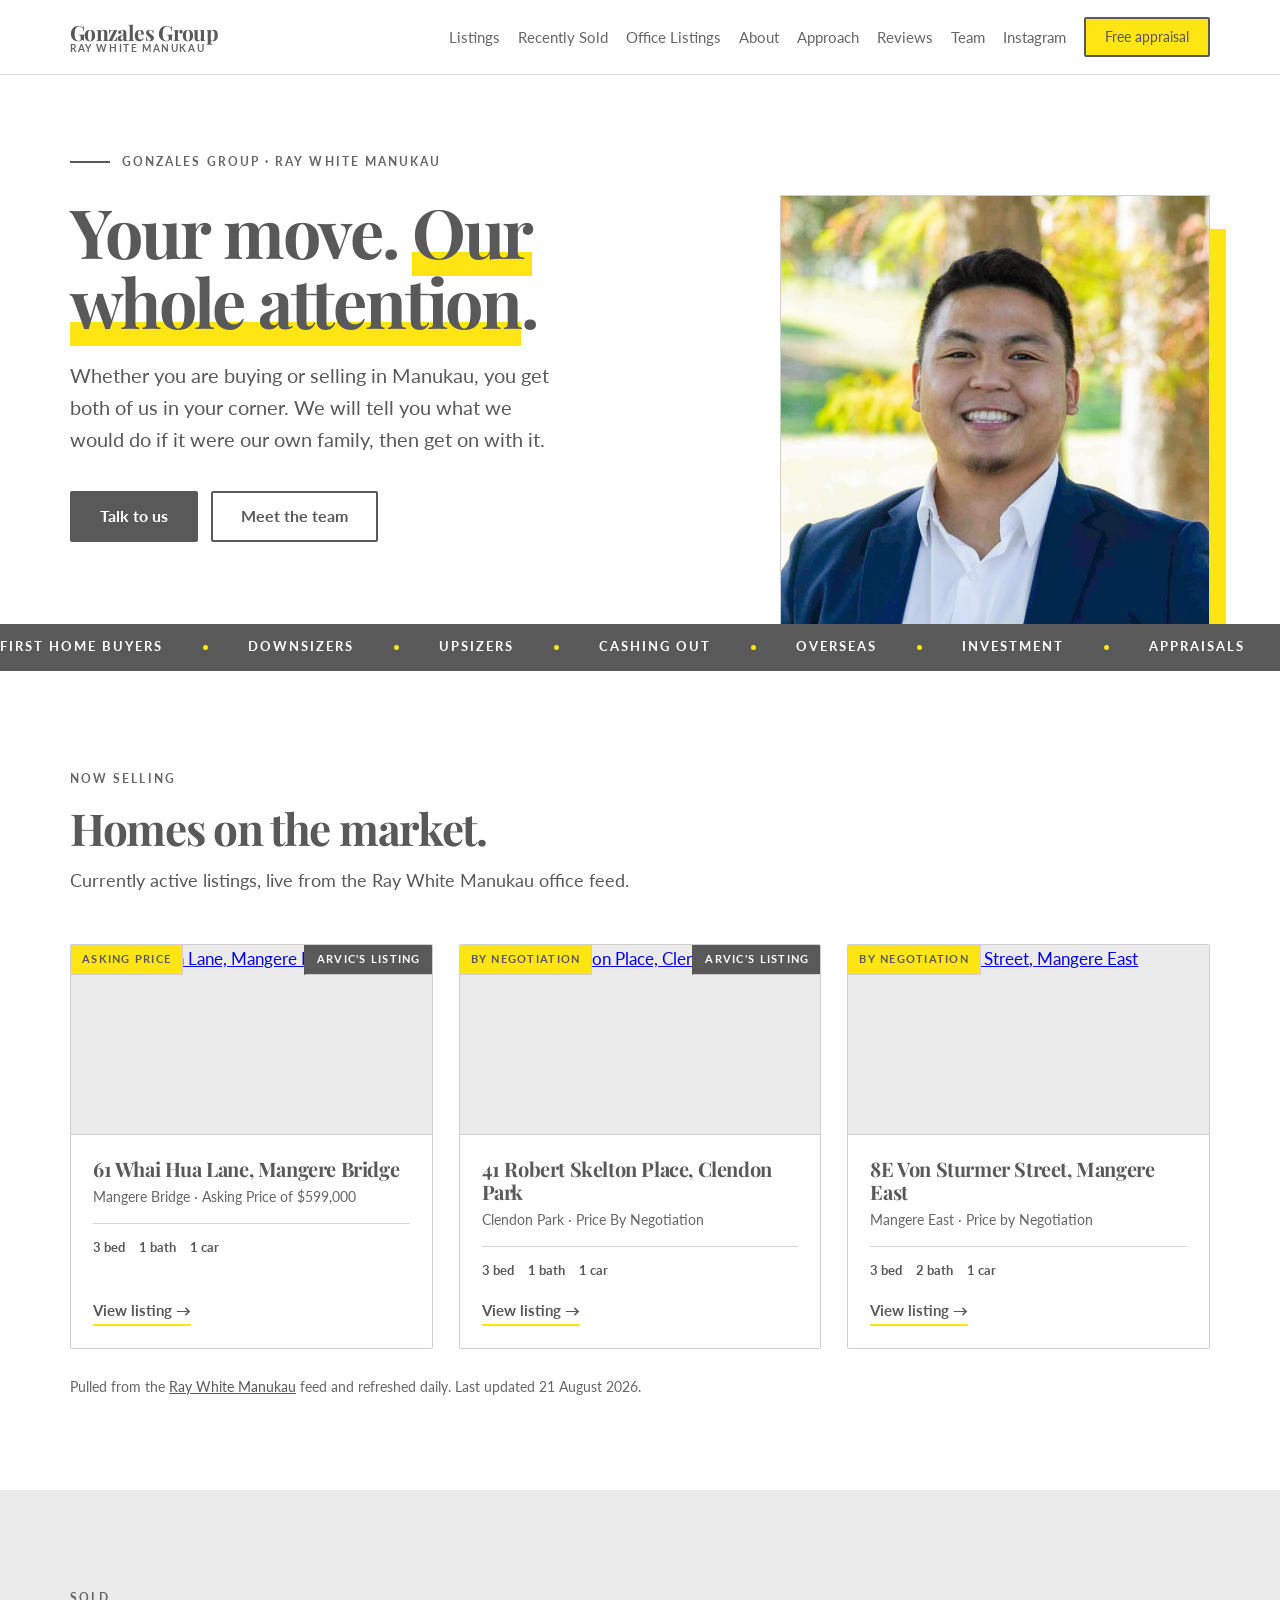
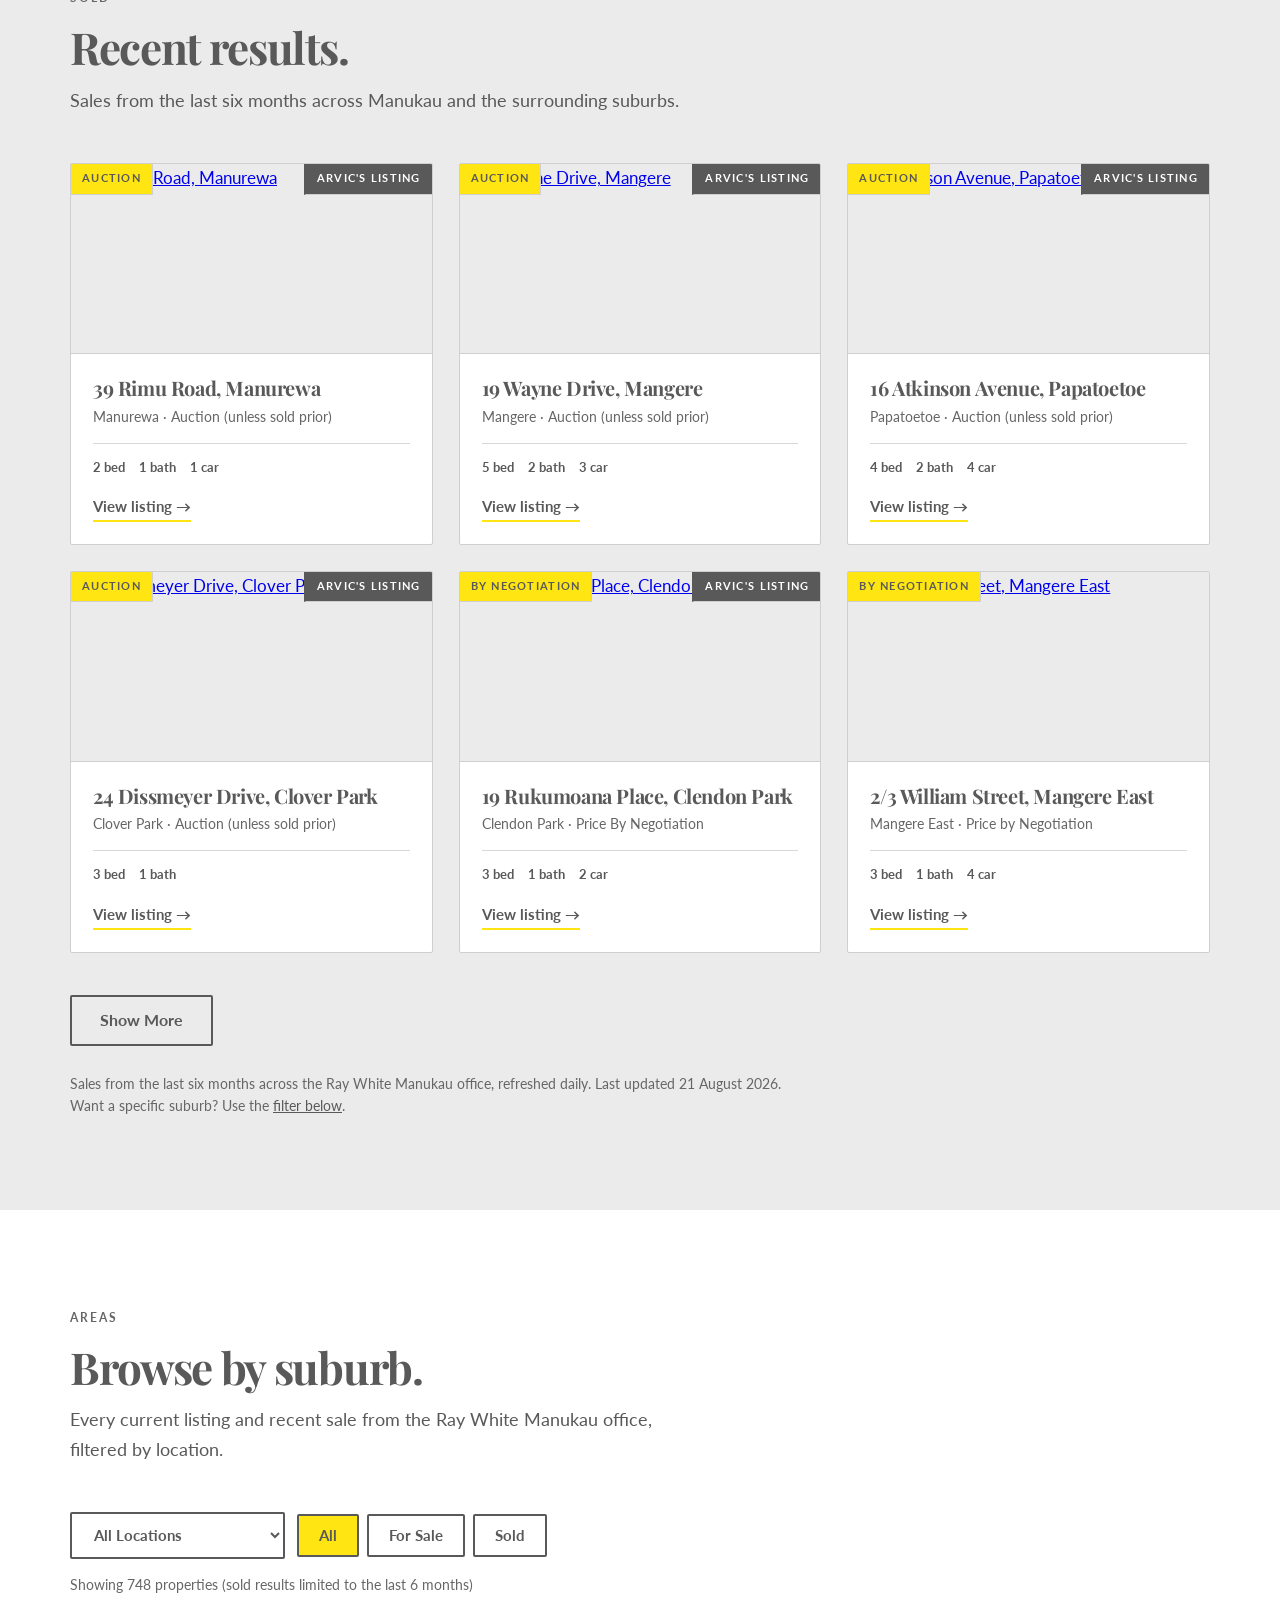
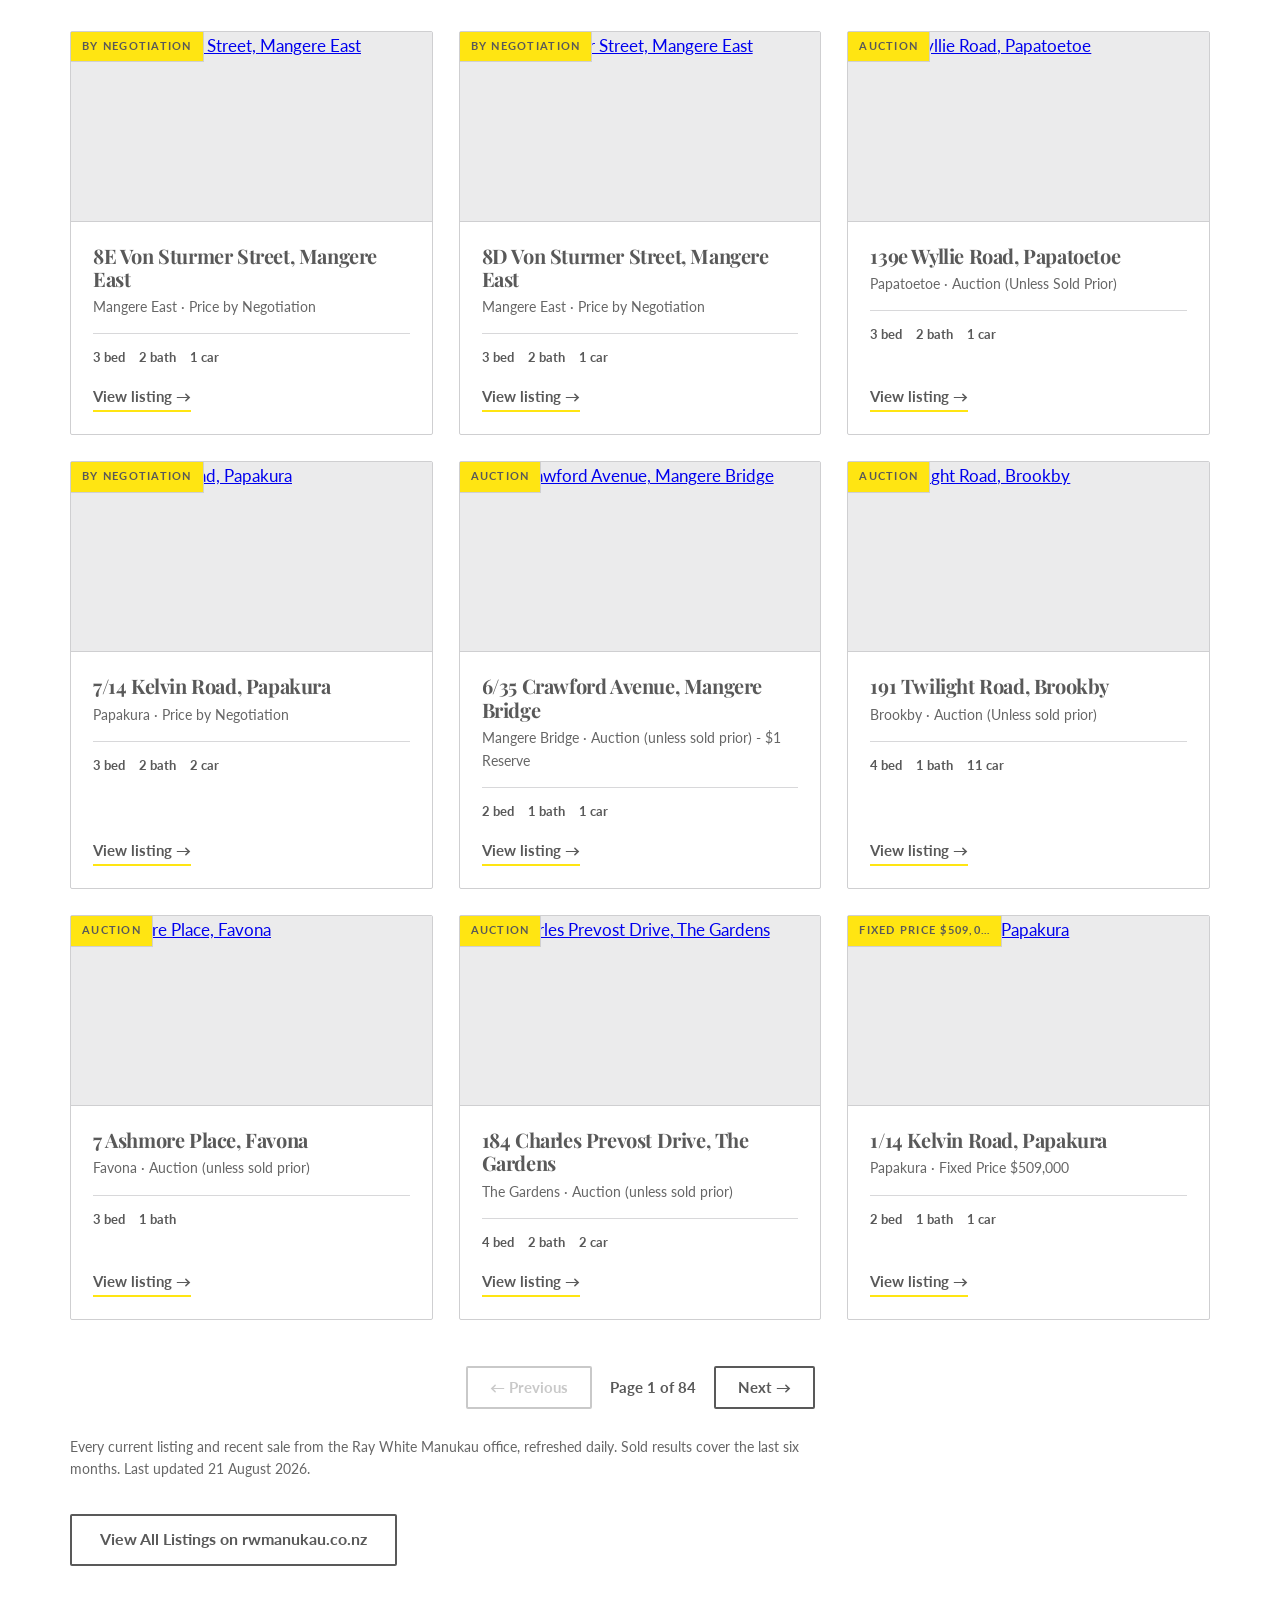
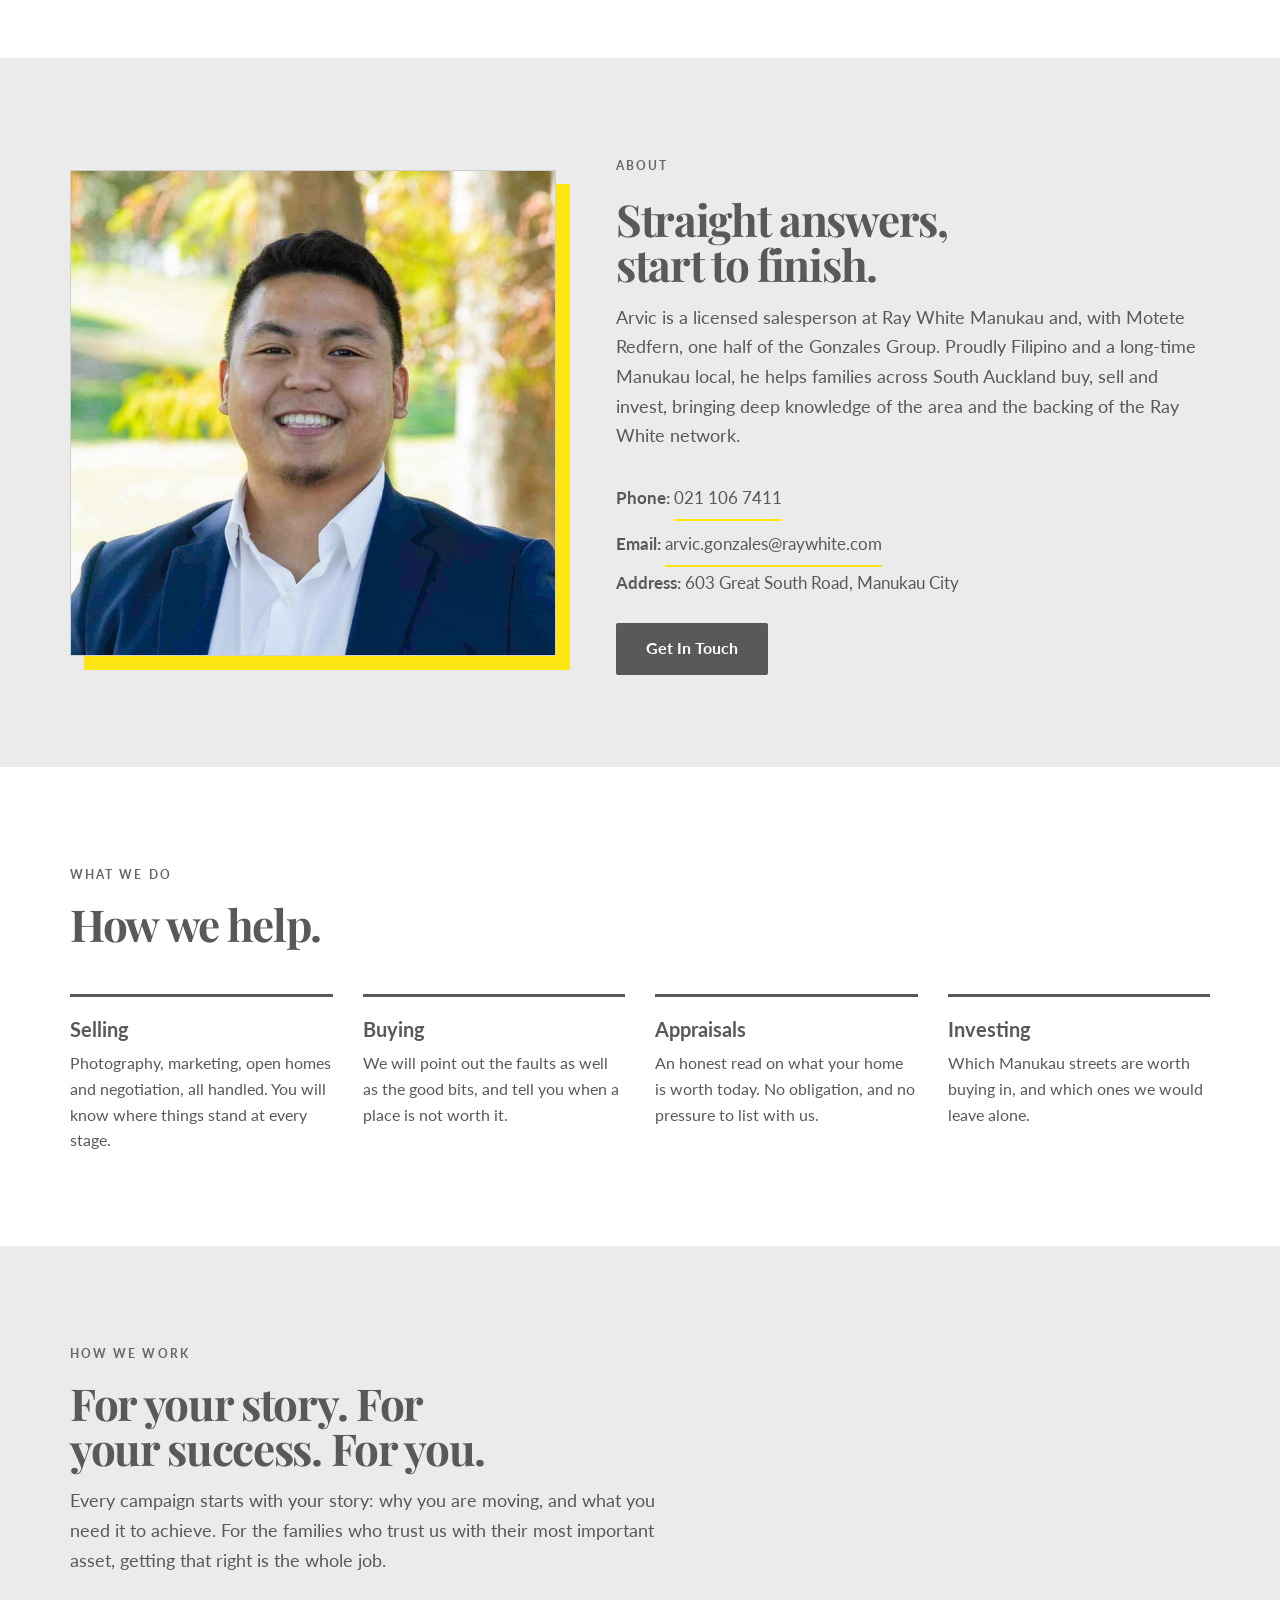
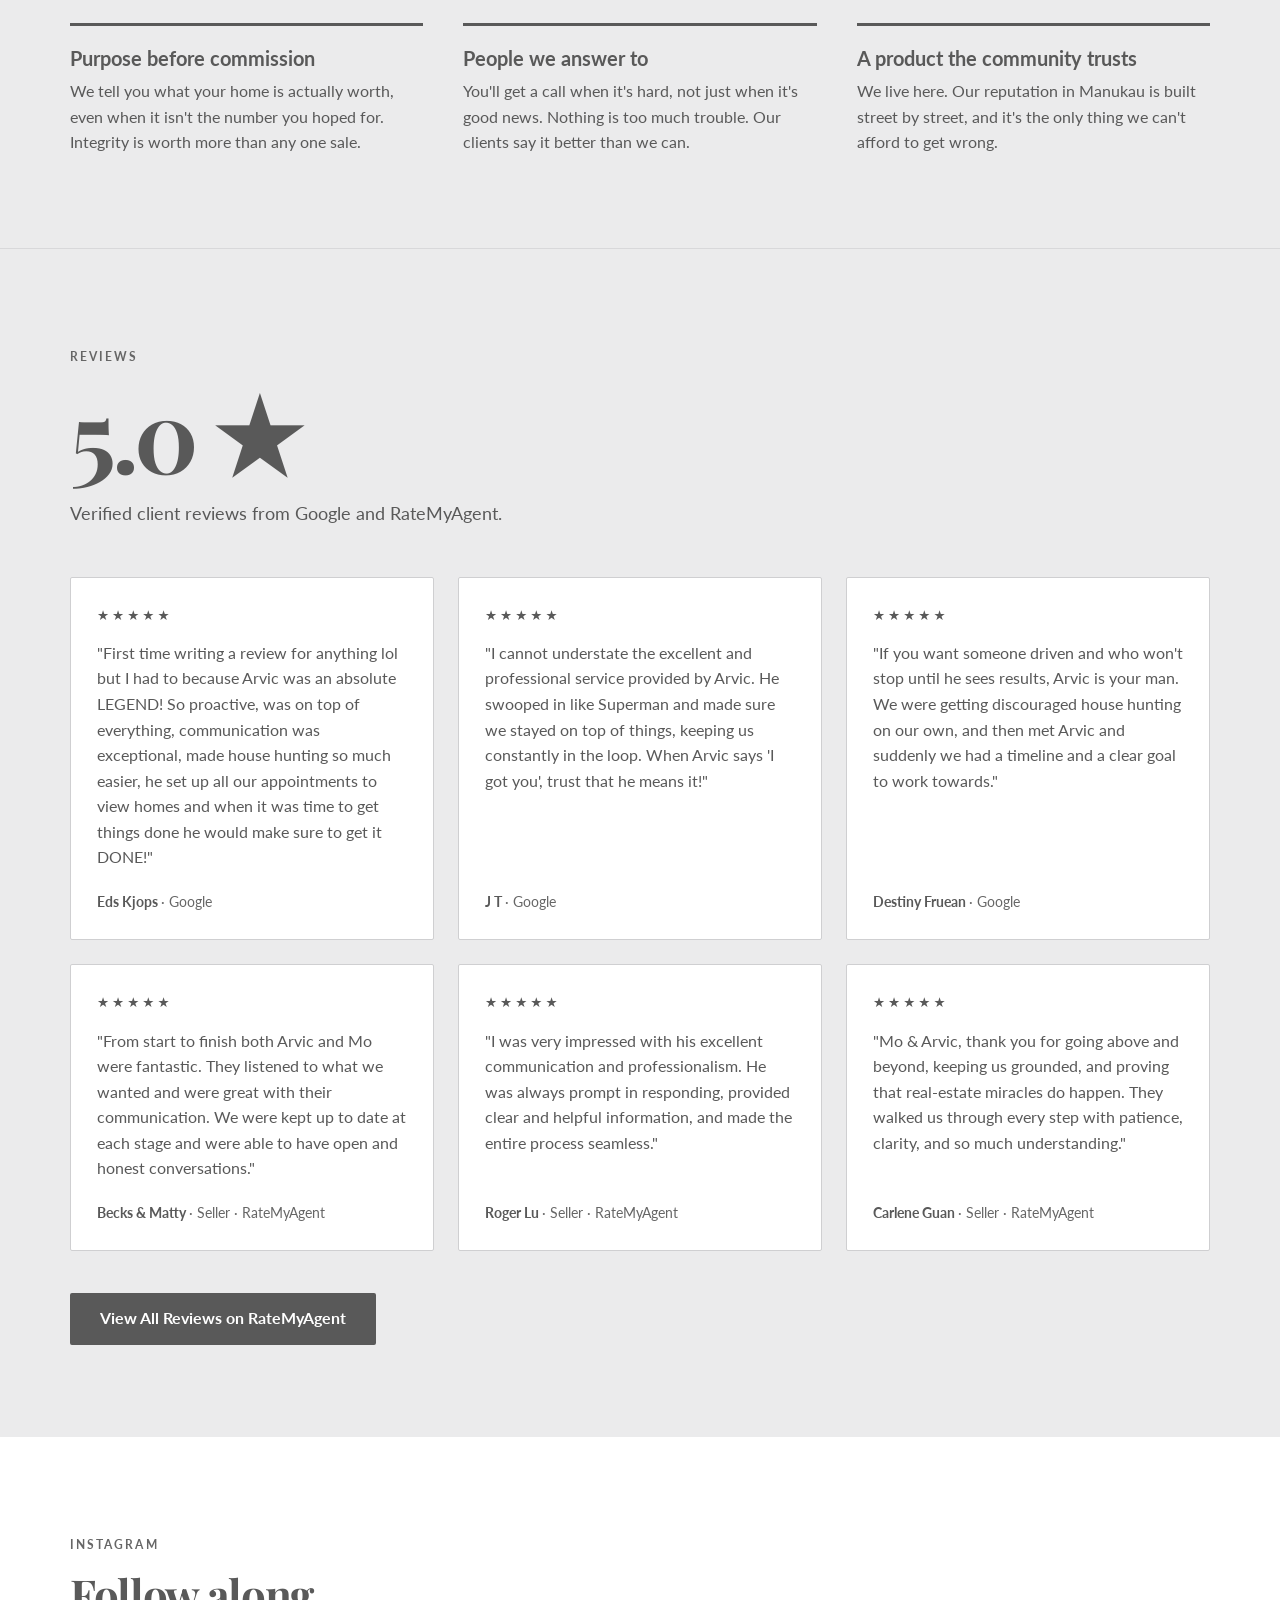
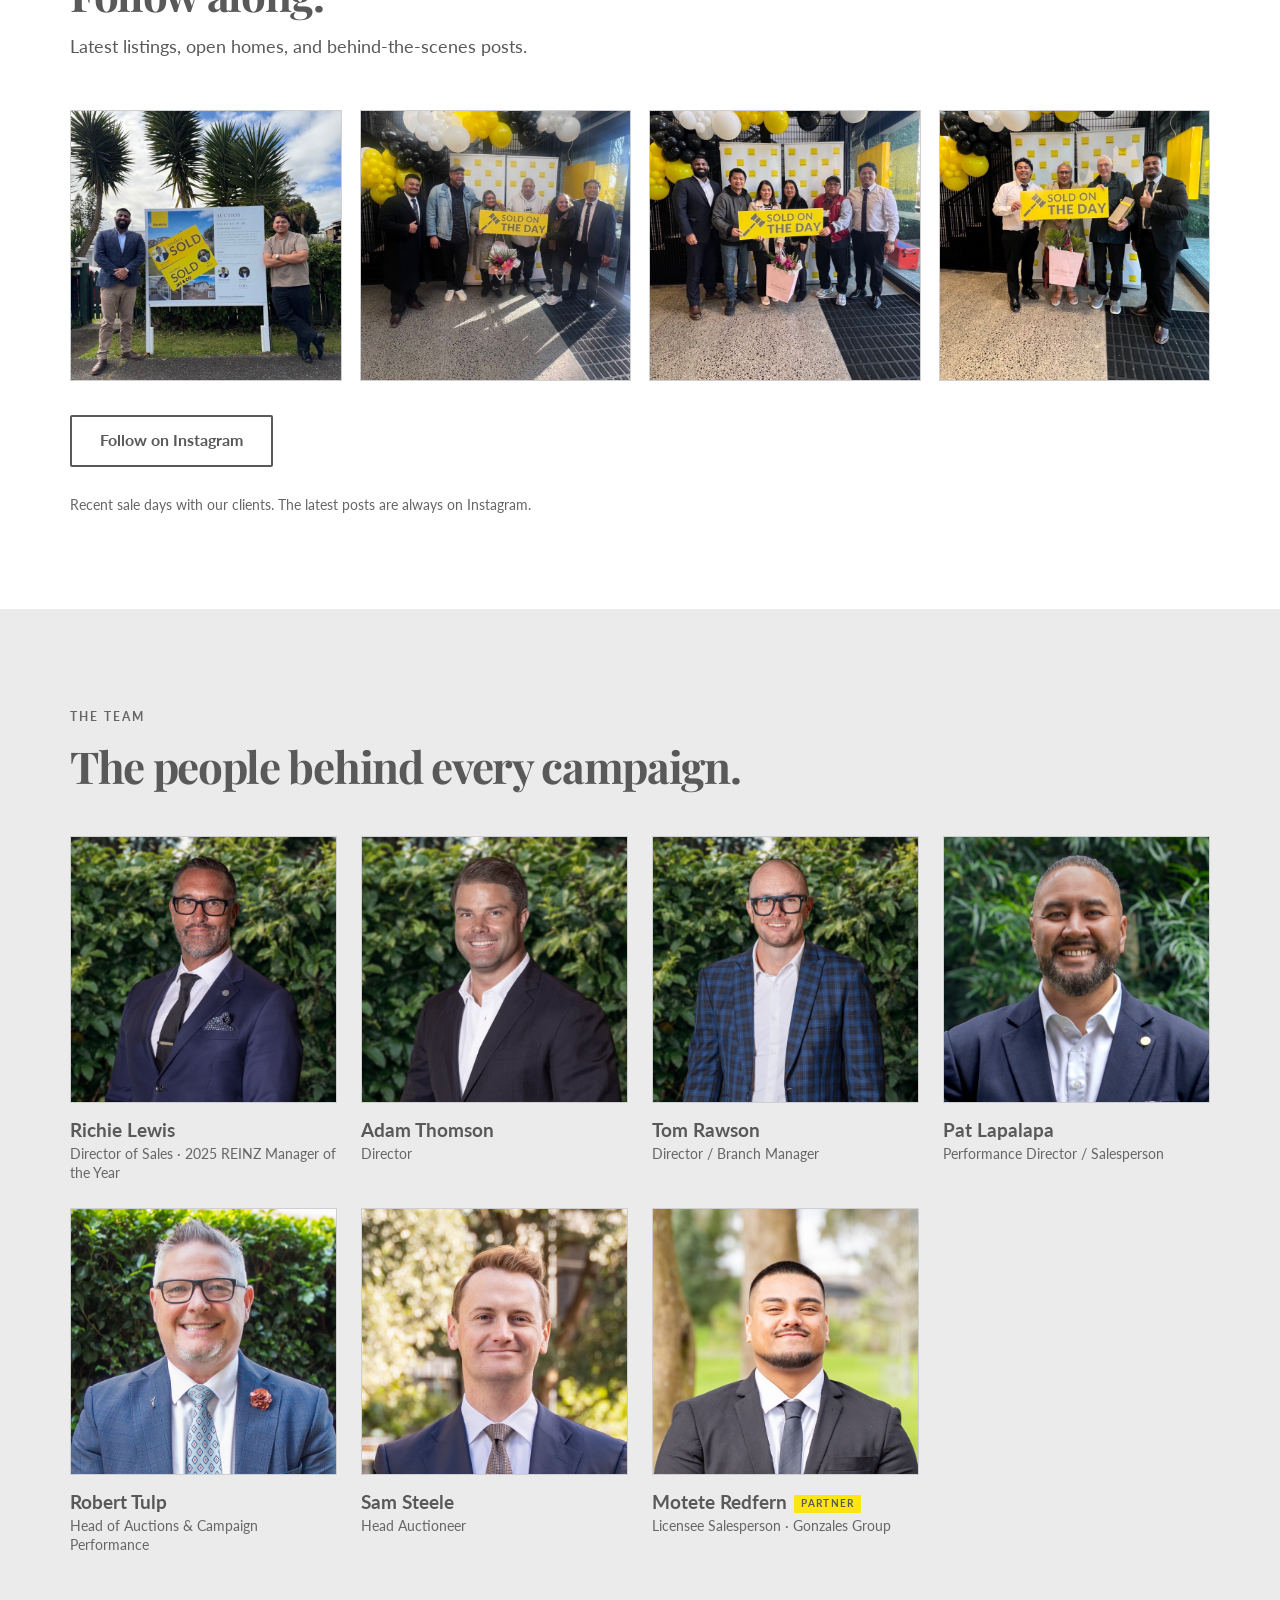
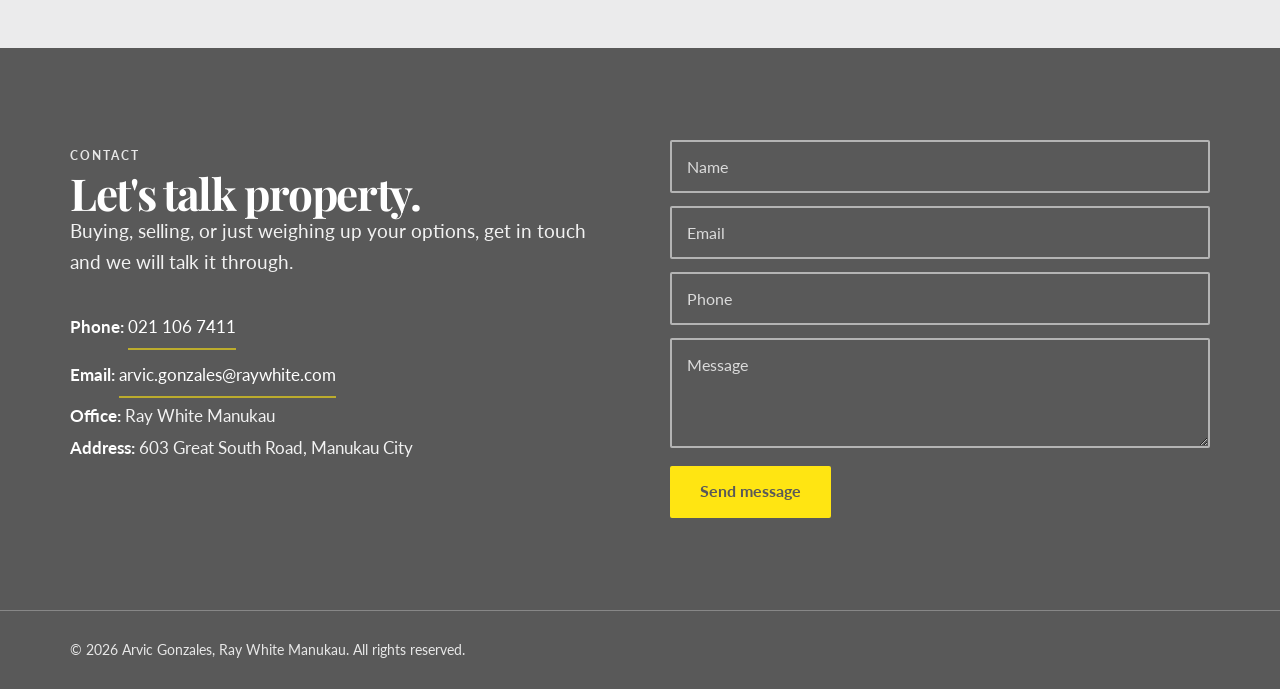
==== commit fd093c2f: "Expand the ticker with more suburbs and client types Suburbs added: Mangere, Papakura, Takanini, Fav" ====
--- a/index.html
+++ b/index.html
@@ -69,23 +69,39 @@
     },
     {
       "@type": "Place",
+      "name": "Papakura"
+    },
+    {
+      "@type": "Place",
+      "name": "Takanini"
+    },
+    {
+      "@type": "Place",
+      "name": "Favona"
+    },
+    {
+      "@type": "Place",
+      "name": "Weymouth"
+    },
+    {
+      "@type": "Place",
+      "name": "Clover Park"
+    },
+    {
+      "@type": "Place",
+      "name": "Goodwood Heights"
+    },
+    {
+      "@type": "Place",
+      "name": "Randwick Park"
+    },
+    {
+      "@type": "Place",
       "name": "Otara"
     },
     {
       "@type": "Place",
       "name": "Wattle Downs"
-    },
-    {
-      "@type": "Place",
-      "name": "Weymouth"
-    },
-    {
-      "@type": "Place",
-      "name": "Clover Park"
-    },
-    {
-      "@type": "Place",
-      "name": "Randwick Park"
     },
     {
       "@type": "Place",
@@ -154,9 +170,9 @@
 </section>
 
 <div class="ticker" aria-hidden="true"><div class="ticker-track">
-  <span>Appraisals<i class="ticker-dot"></i>Auctions<i class="ticker-dot"></i>Open homes<i class="ticker-dot"></i>Negotiation<i class="ticker-dot"></i>First home buyers<i class="ticker-dot"></i>Investors<i class="ticker-dot"></i>Manurewa<i class="ticker-dot"></i>Clendon Park<i class="ticker-dot"></i>Papatoetoe<i class="ticker-dot"></i>Flat Bush<i class="ticker-dot"></i></span>
-  <span>Appraisals<i class="ticker-dot"></i>Auctions<i class="ticker-dot"></i>Open homes<i class="ticker-dot"></i>Negotiation<i class="ticker-dot"></i>First home buyers<i class="ticker-dot"></i>Investors<i class="ticker-dot"></i>Manurewa<i class="ticker-dot"></i>Clendon Park<i class="ticker-dot"></i>Papatoetoe<i class="ticker-dot"></i>Flat Bush<i class="ticker-dot"></i></span>
-  <span>Appraisals<i class="ticker-dot"></i>Auctions<i class="ticker-dot"></i>Open homes<i class="ticker-dot"></i>Negotiation<i class="ticker-dot"></i>First home buyers<i class="ticker-dot"></i>Investors<i class="ticker-dot"></i>Manurewa<i class="ticker-dot"></i>Clendon Park<i class="ticker-dot"></i>Papatoetoe<i class="ticker-dot"></i>Flat Bush<i class="ticker-dot"></i></span>
+  <span>First home buyers<i class="ticker-dot"></i>Downsizers<i class="ticker-dot"></i>Upsizers<i class="ticker-dot"></i>Cashing out<i class="ticker-dot"></i>Overseas<i class="ticker-dot"></i>Investment<i class="ticker-dot"></i>Appraisals<i class="ticker-dot"></i>Auctions<i class="ticker-dot"></i>Open homes<i class="ticker-dot"></i>Negotiation<i class="ticker-dot"></i>Manurewa<i class="ticker-dot"></i>Clendon Park<i class="ticker-dot"></i>Papatoetoe<i class="ticker-dot"></i>Flat Bush<i class="ticker-dot"></i>Mangere<i class="ticker-dot"></i>Papakura<i class="ticker-dot"></i>Takanini<i class="ticker-dot"></i>Favona<i class="ticker-dot"></i>Weymouth<i class="ticker-dot"></i>Clover Park<i class="ticker-dot"></i>Goodwood Heights<i class="ticker-dot"></i>Randwick Park<i class="ticker-dot"></i></span>
+  <span>First home buyers<i class="ticker-dot"></i>Downsizers<i class="ticker-dot"></i>Upsizers<i class="ticker-dot"></i>Cashing out<i class="ticker-dot"></i>Overseas<i class="ticker-dot"></i>Investment<i class="ticker-dot"></i>Appraisals<i class="ticker-dot"></i>Auctions<i class="ticker-dot"></i>Open homes<i class="ticker-dot"></i>Negotiation<i class="ticker-dot"></i>Manurewa<i class="ticker-dot"></i>Clendon Park<i class="ticker-dot"></i>Papatoetoe<i class="ticker-dot"></i>Flat Bush<i class="ticker-dot"></i>Mangere<i class="ticker-dot"></i>Papakura<i class="ticker-dot"></i>Takanini<i class="ticker-dot"></i>Favona<i class="ticker-dot"></i>Weymouth<i class="ticker-dot"></i>Clover Park<i class="ticker-dot"></i>Goodwood Heights<i class="ticker-dot"></i>Randwick Park<i class="ticker-dot"></i></span>
+  <span>First home buyers<i class="ticker-dot"></i>Downsizers<i class="ticker-dot"></i>Upsizers<i class="ticker-dot"></i>Cashing out<i class="ticker-dot"></i>Overseas<i class="ticker-dot"></i>Investment<i class="ticker-dot"></i>Appraisals<i class="ticker-dot"></i>Auctions<i class="ticker-dot"></i>Open homes<i class="ticker-dot"></i>Negotiation<i class="ticker-dot"></i>Manurewa<i class="ticker-dot"></i>Clendon Park<i class="ticker-dot"></i>Papatoetoe<i class="ticker-dot"></i>Flat Bush<i class="ticker-dot"></i>Mangere<i class="ticker-dot"></i>Papakura<i class="ticker-dot"></i>Takanini<i class="ticker-dot"></i>Favona<i class="ticker-dot"></i>Weymouth<i class="ticker-dot"></i>Clover Park<i class="ticker-dot"></i>Goodwood Heights<i class="ticker-dot"></i>Randwick Park<i class="ticker-dot"></i></span>
 </div></div>
 
 
--- a/styles.css
+++ b/styles.css
@@ -237,7 +237,8 @@
 .ticker-track {
   display: flex; white-space: nowrap; width: max-content;
   font-size: 12.5px; font-weight: 700; letter-spacing: .16em; text-transform: uppercase;
-  animation: ticker 38s linear infinite;
+  /* 22 items per copy; duration set so it reads at ~50px/s */
+  animation: ticker 80s linear infinite;
 }
 .ticker-track > span { display: flex; align-items: center; gap: 40px; padding-right: 40px; }
 .ticker-dot { width: 5px; height: 5px; border-radius: 50%; background: var(--yellow); display: inline-block; }
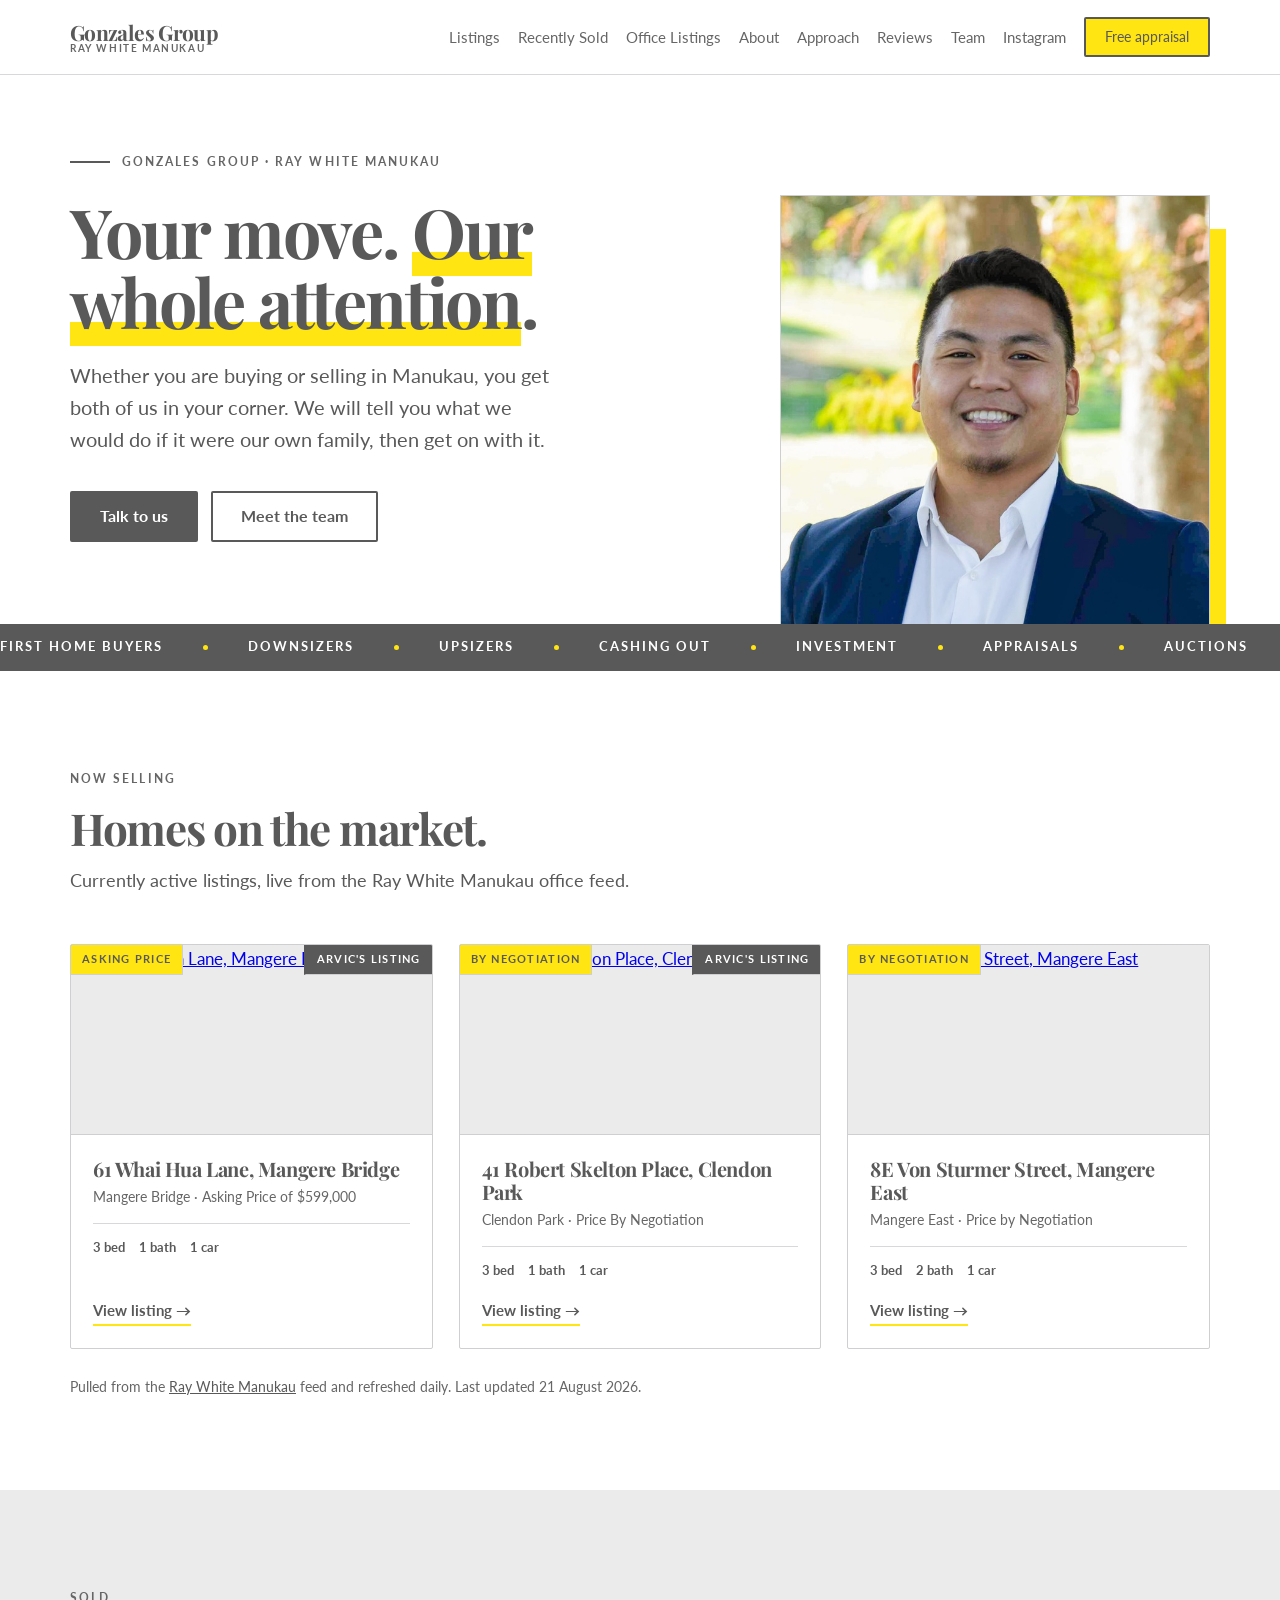
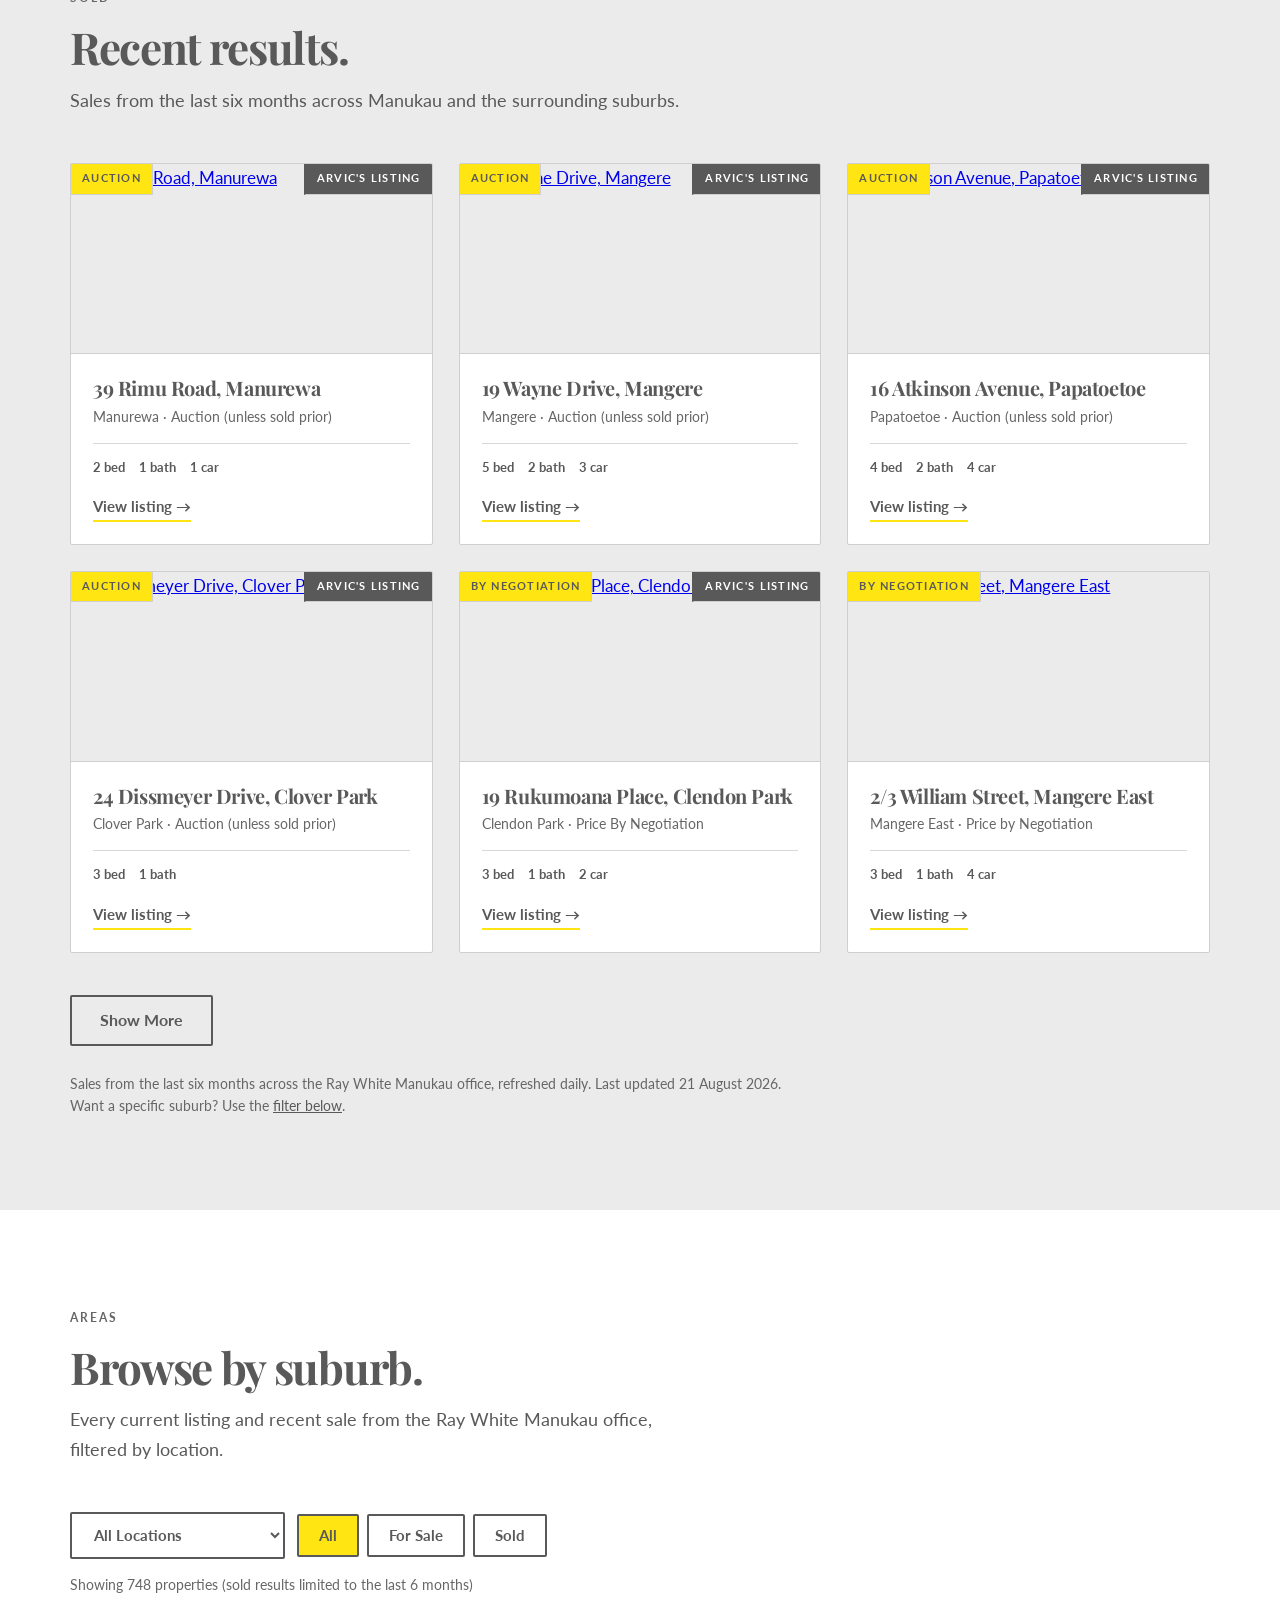
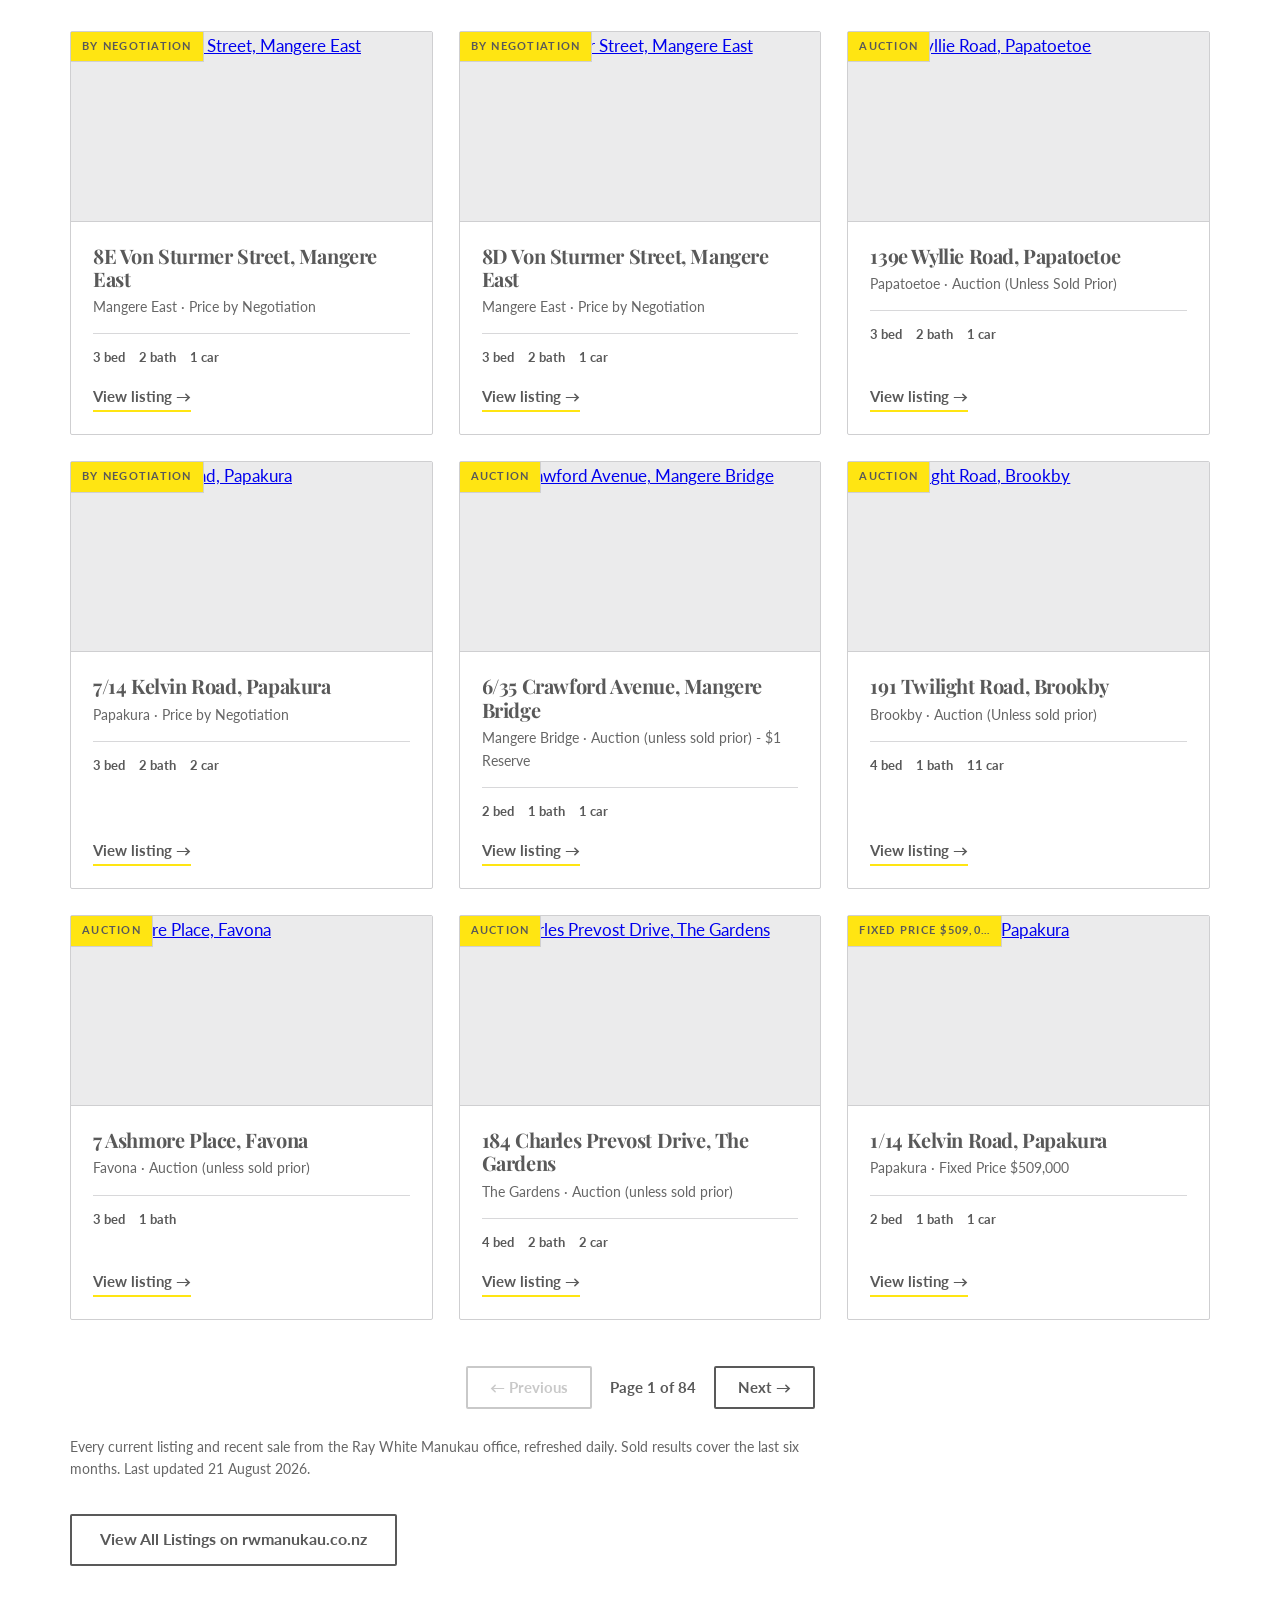
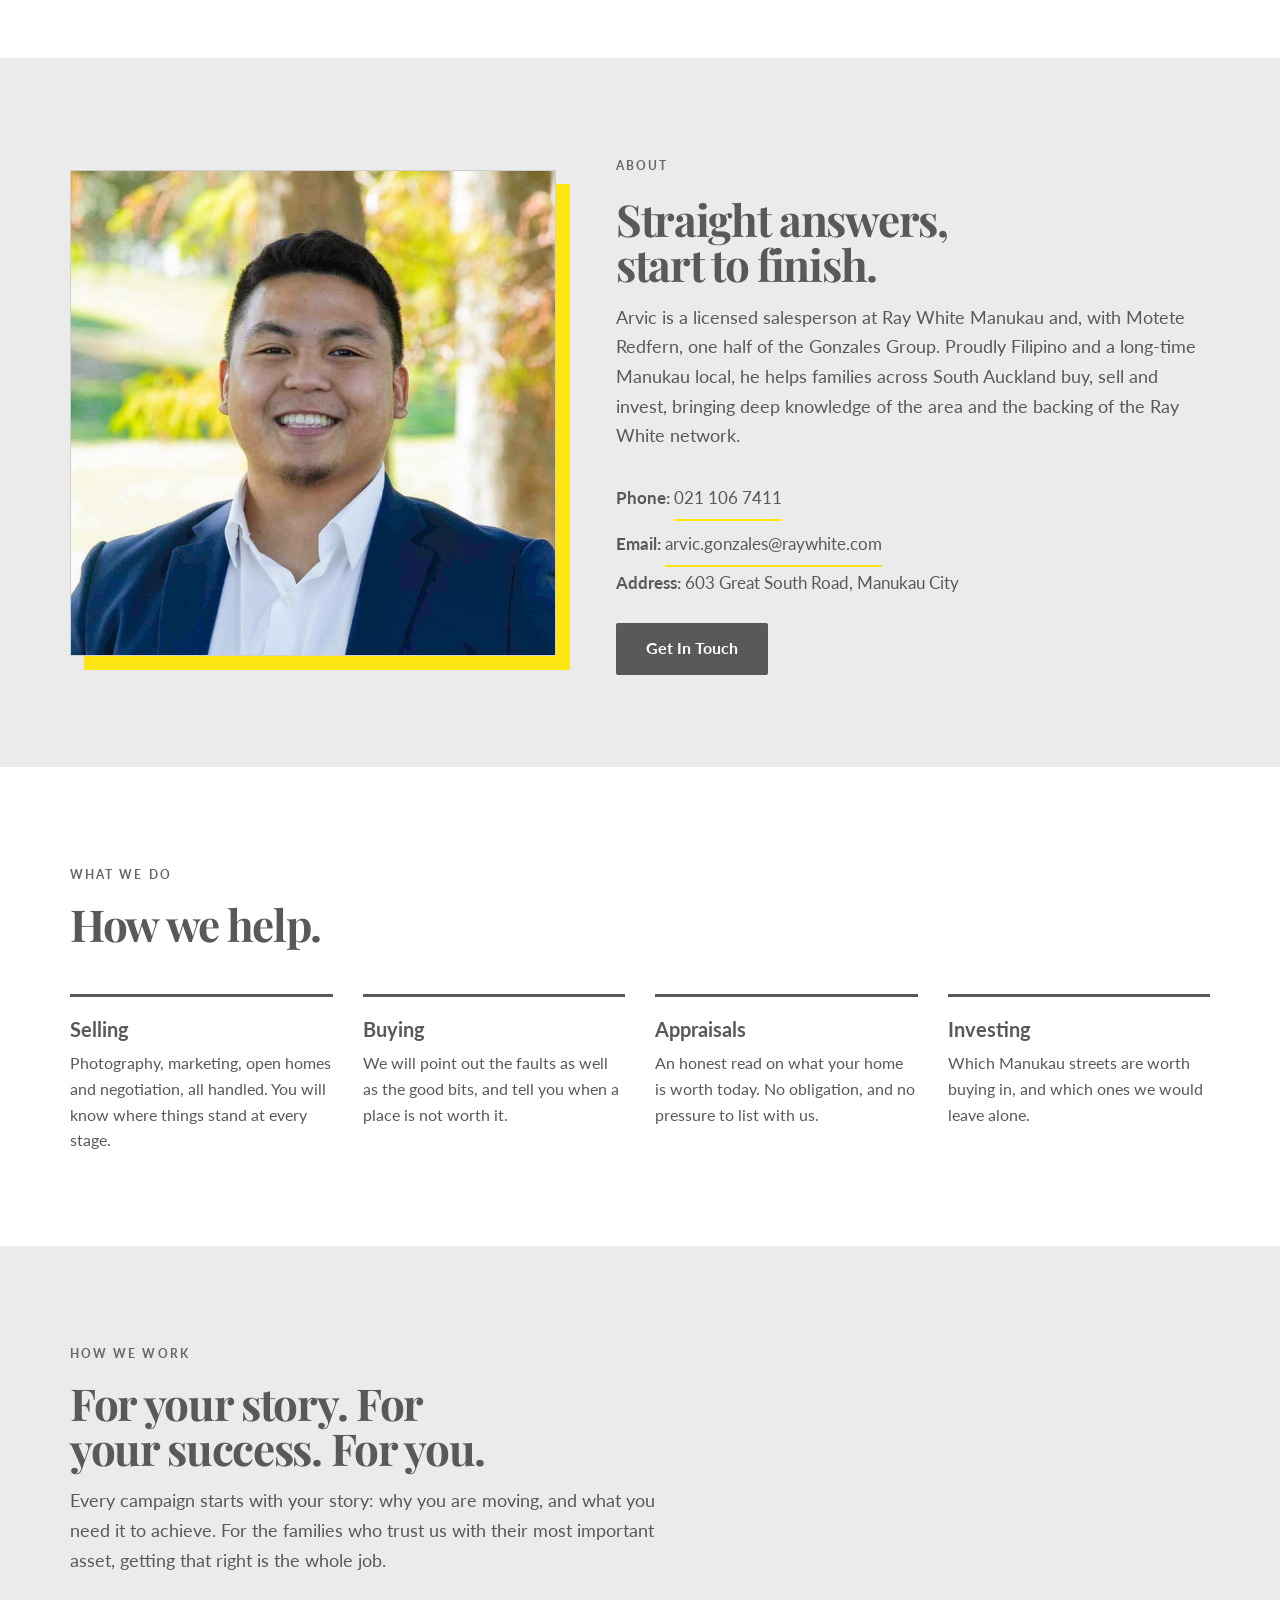
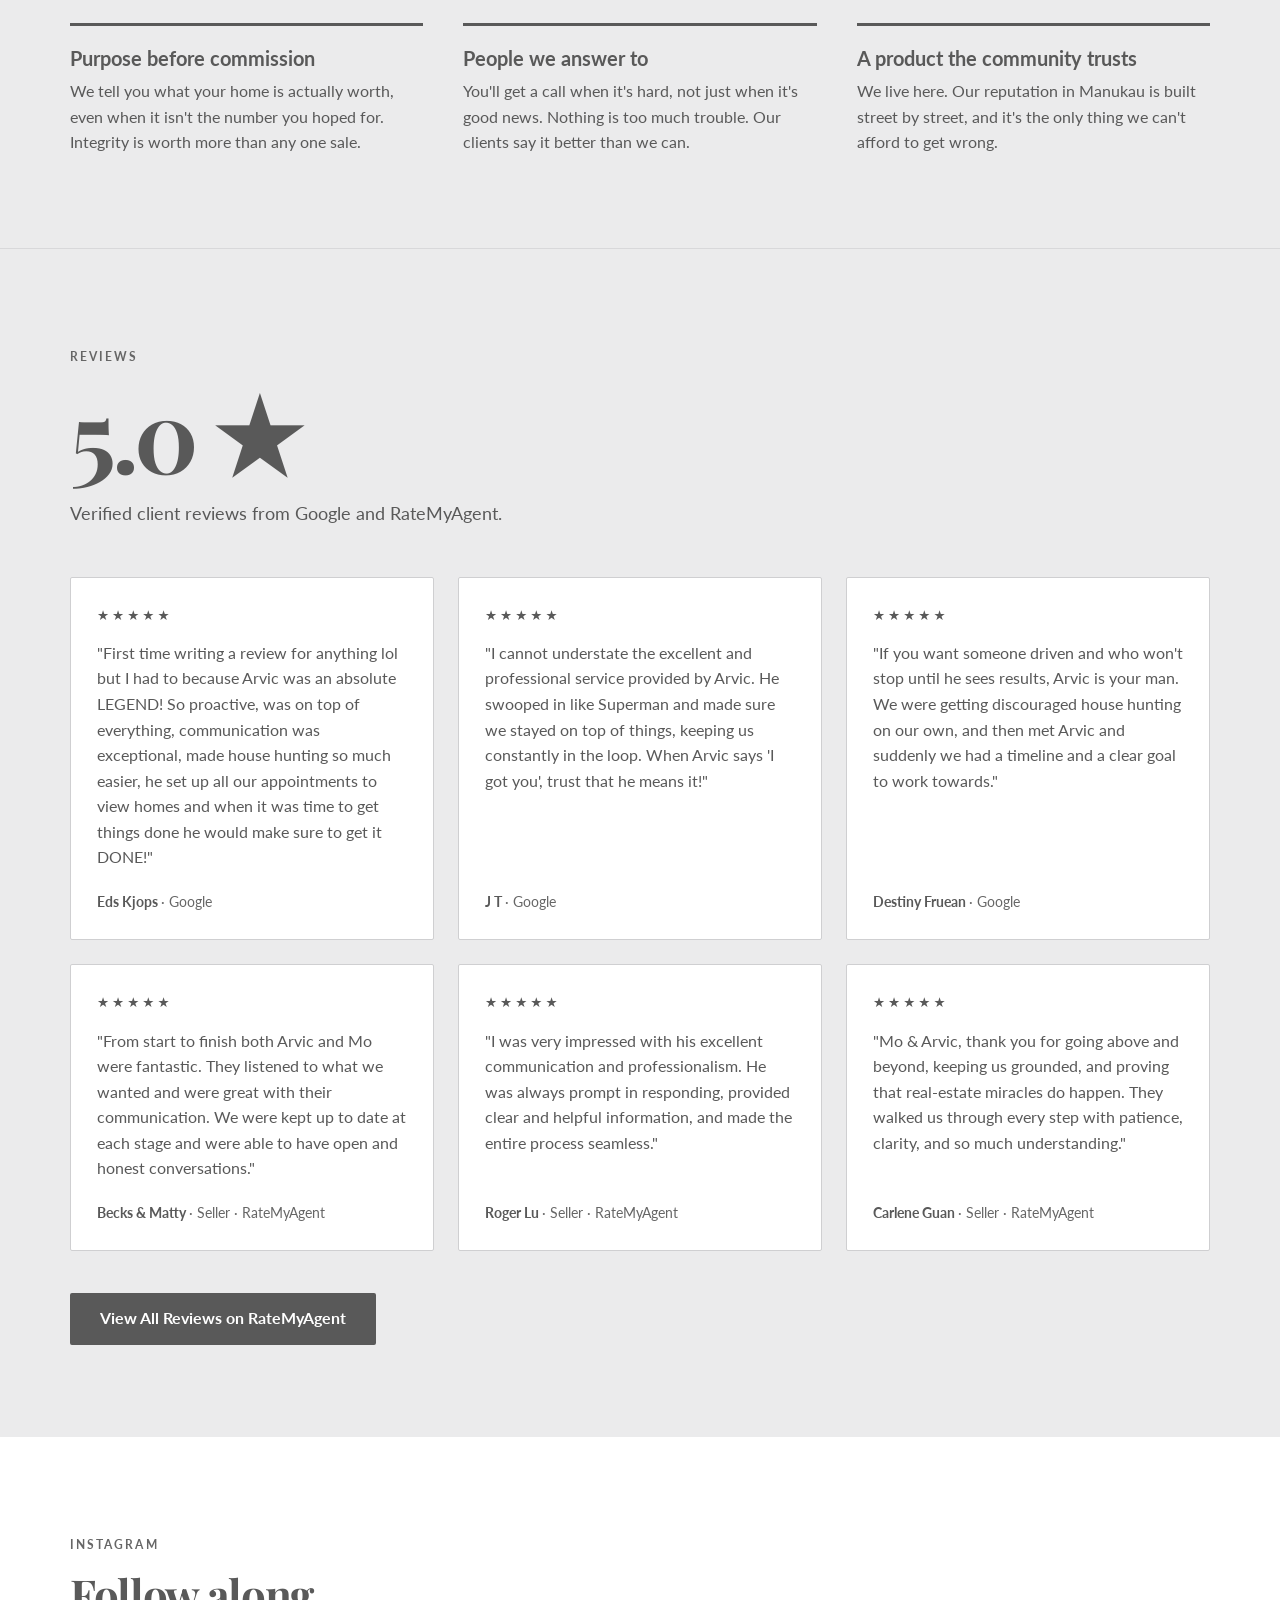
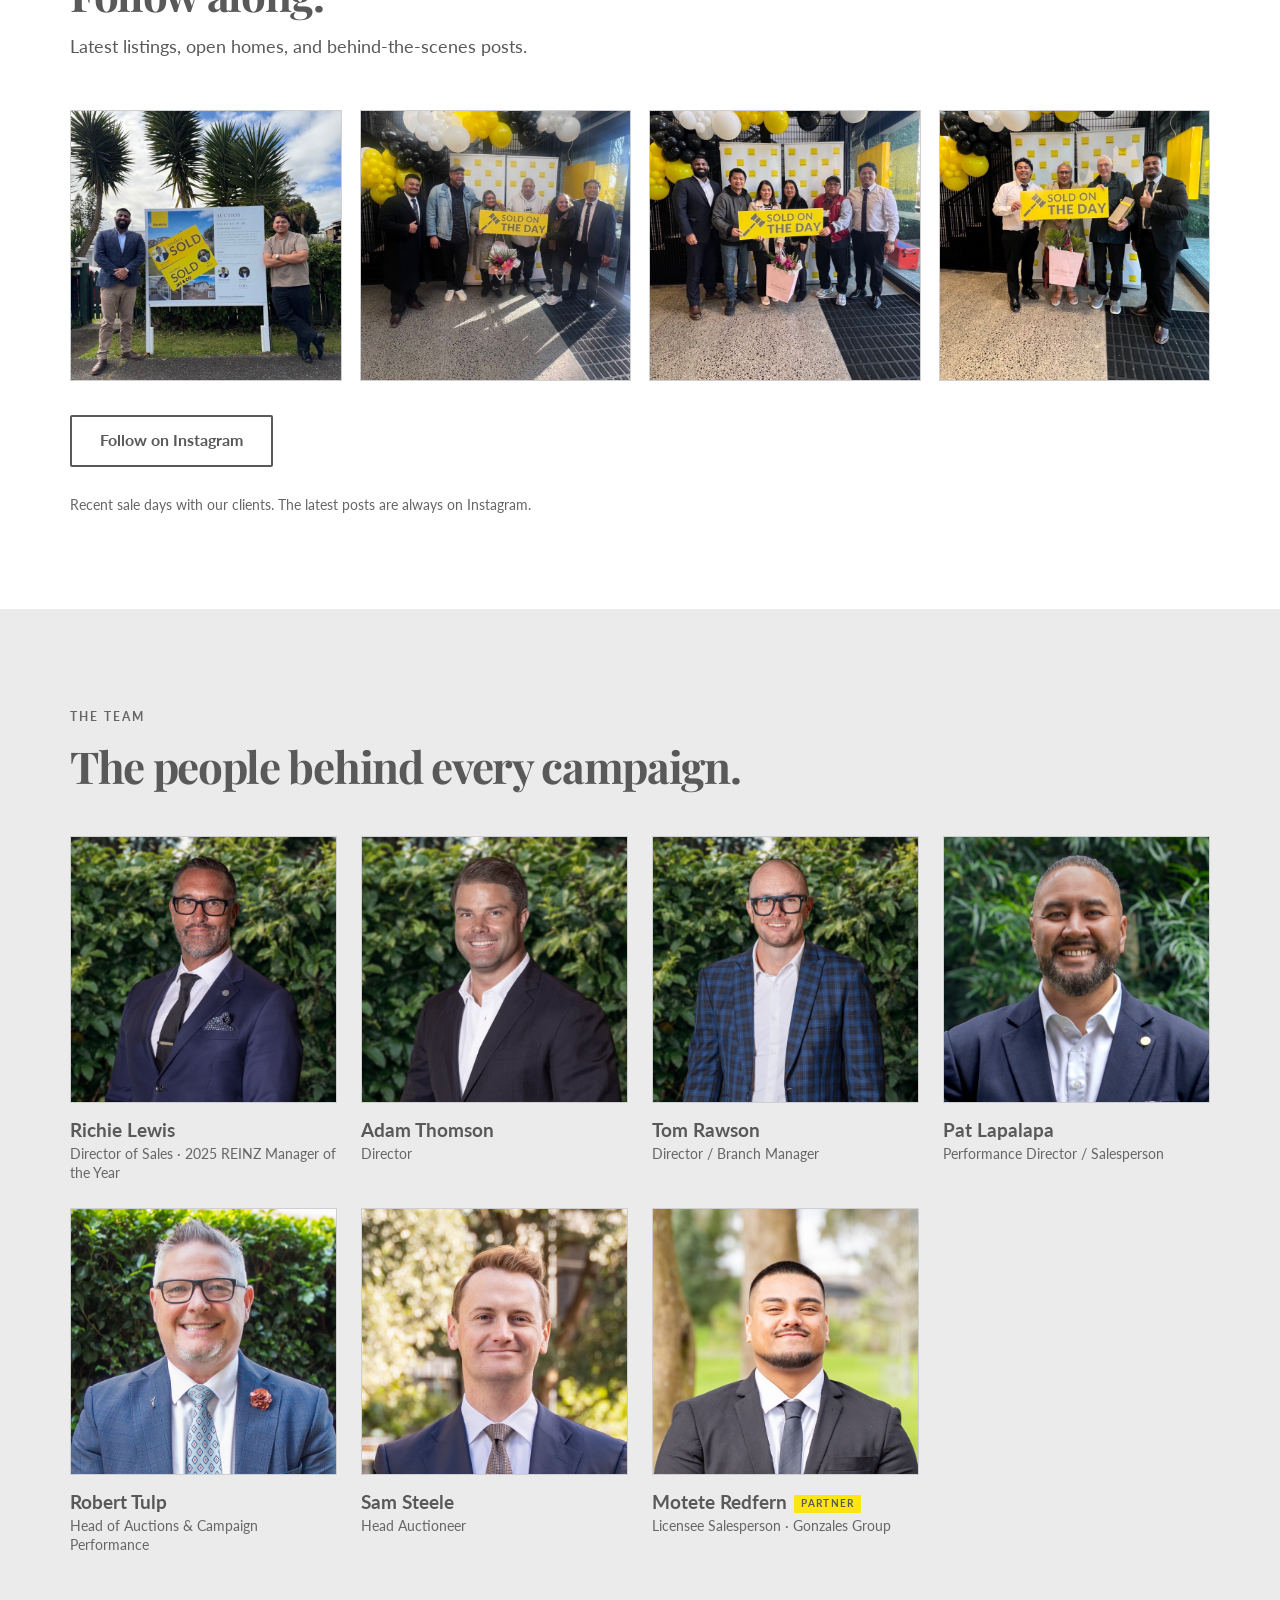
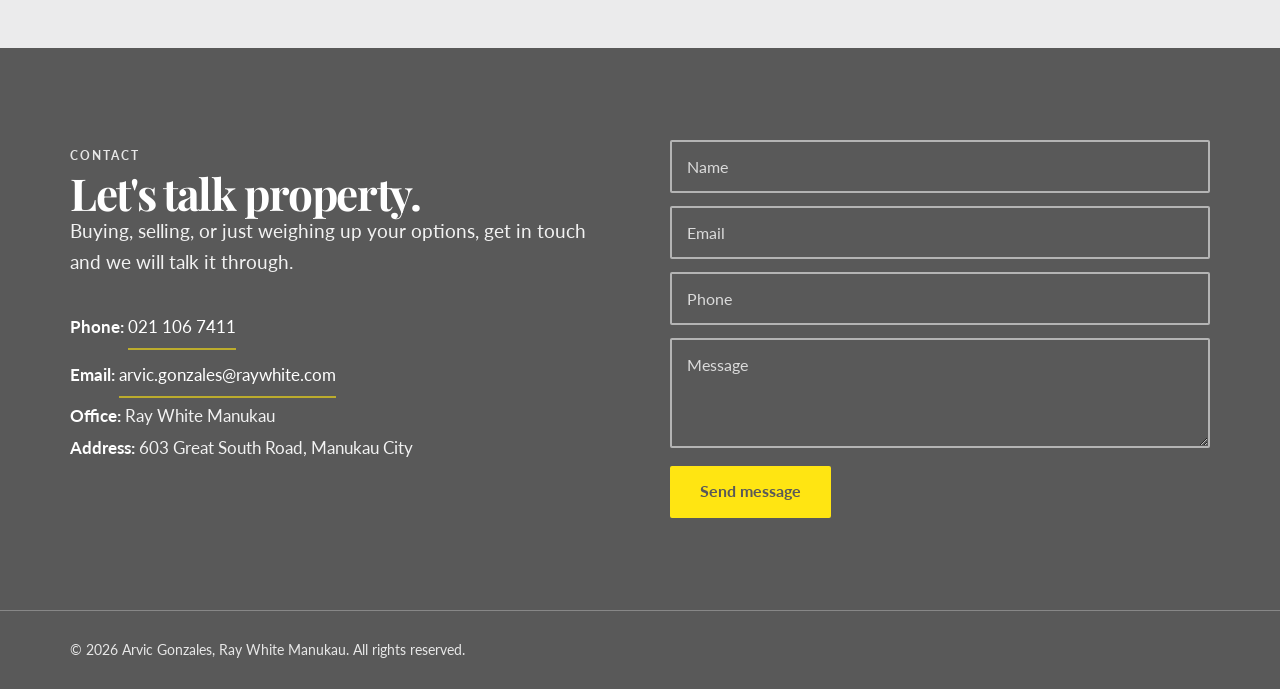
==== commit 1923d58e: "Remove Overseas and Open homes from the ticker Leaves 20 items. Track shortens by roughly 9%, which " ====
--- a/index.html
+++ b/index.html
@@ -170,9 +170,9 @@
 </section>
 
 <div class="ticker" aria-hidden="true"><div class="ticker-track">
-  <span>First home buyers<i class="ticker-dot"></i>Downsizers<i class="ticker-dot"></i>Upsizers<i class="ticker-dot"></i>Cashing out<i class="ticker-dot"></i>Overseas<i class="ticker-dot"></i>Investment<i class="ticker-dot"></i>Appraisals<i class="ticker-dot"></i>Auctions<i class="ticker-dot"></i>Open homes<i class="ticker-dot"></i>Negotiation<i class="ticker-dot"></i>Manurewa<i class="ticker-dot"></i>Clendon Park<i class="ticker-dot"></i>Papatoetoe<i class="ticker-dot"></i>Flat Bush<i class="ticker-dot"></i>Mangere<i class="ticker-dot"></i>Papakura<i class="ticker-dot"></i>Takanini<i class="ticker-dot"></i>Favona<i class="ticker-dot"></i>Weymouth<i class="ticker-dot"></i>Clover Park<i class="ticker-dot"></i>Goodwood Heights<i class="ticker-dot"></i>Randwick Park<i class="ticker-dot"></i></span>
-  <span>First home buyers<i class="ticker-dot"></i>Downsizers<i class="ticker-dot"></i>Upsizers<i class="ticker-dot"></i>Cashing out<i class="ticker-dot"></i>Overseas<i class="ticker-dot"></i>Investment<i class="ticker-dot"></i>Appraisals<i class="ticker-dot"></i>Auctions<i class="ticker-dot"></i>Open homes<i class="ticker-dot"></i>Negotiation<i class="ticker-dot"></i>Manurewa<i class="ticker-dot"></i>Clendon Park<i class="ticker-dot"></i>Papatoetoe<i class="ticker-dot"></i>Flat Bush<i class="ticker-dot"></i>Mangere<i class="ticker-dot"></i>Papakura<i class="ticker-dot"></i>Takanini<i class="ticker-dot"></i>Favona<i class="ticker-dot"></i>Weymouth<i class="ticker-dot"></i>Clover Park<i class="ticker-dot"></i>Goodwood Heights<i class="ticker-dot"></i>Randwick Park<i class="ticker-dot"></i></span>
-  <span>First home buyers<i class="ticker-dot"></i>Downsizers<i class="ticker-dot"></i>Upsizers<i class="ticker-dot"></i>Cashing out<i class="ticker-dot"></i>Overseas<i class="ticker-dot"></i>Investment<i class="ticker-dot"></i>Appraisals<i class="ticker-dot"></i>Auctions<i class="ticker-dot"></i>Open homes<i class="ticker-dot"></i>Negotiation<i class="ticker-dot"></i>Manurewa<i class="ticker-dot"></i>Clendon Park<i class="ticker-dot"></i>Papatoetoe<i class="ticker-dot"></i>Flat Bush<i class="ticker-dot"></i>Mangere<i class="ticker-dot"></i>Papakura<i class="ticker-dot"></i>Takanini<i class="ticker-dot"></i>Favona<i class="ticker-dot"></i>Weymouth<i class="ticker-dot"></i>Clover Park<i class="ticker-dot"></i>Goodwood Heights<i class="ticker-dot"></i>Randwick Park<i class="ticker-dot"></i></span>
+  <span>First home buyers<i class="ticker-dot"></i>Downsizers<i class="ticker-dot"></i>Upsizers<i class="ticker-dot"></i>Cashing out<i class="ticker-dot"></i>Investment<i class="ticker-dot"></i>Appraisals<i class="ticker-dot"></i>Auctions<i class="ticker-dot"></i>Negotiation<i class="ticker-dot"></i>Manurewa<i class="ticker-dot"></i>Clendon Park<i class="ticker-dot"></i>Papatoetoe<i class="ticker-dot"></i>Flat Bush<i class="ticker-dot"></i>Mangere<i class="ticker-dot"></i>Papakura<i class="ticker-dot"></i>Takanini<i class="ticker-dot"></i>Favona<i class="ticker-dot"></i>Weymouth<i class="ticker-dot"></i>Clover Park<i class="ticker-dot"></i>Goodwood Heights<i class="ticker-dot"></i>Randwick Park<i class="ticker-dot"></i></span>
+  <span>First home buyers<i class="ticker-dot"></i>Downsizers<i class="ticker-dot"></i>Upsizers<i class="ticker-dot"></i>Cashing out<i class="ticker-dot"></i>Investment<i class="ticker-dot"></i>Appraisals<i class="ticker-dot"></i>Auctions<i class="ticker-dot"></i>Negotiation<i class="ticker-dot"></i>Manurewa<i class="ticker-dot"></i>Clendon Park<i class="ticker-dot"></i>Papatoetoe<i class="ticker-dot"></i>Flat Bush<i class="ticker-dot"></i>Mangere<i class="ticker-dot"></i>Papakura<i class="ticker-dot"></i>Takanini<i class="ticker-dot"></i>Favona<i class="ticker-dot"></i>Weymouth<i class="ticker-dot"></i>Clover Park<i class="ticker-dot"></i>Goodwood Heights<i class="ticker-dot"></i>Randwick Park<i class="ticker-dot"></i></span>
+  <span>First home buyers<i class="ticker-dot"></i>Downsizers<i class="ticker-dot"></i>Upsizers<i class="ticker-dot"></i>Cashing out<i class="ticker-dot"></i>Investment<i class="ticker-dot"></i>Appraisals<i class="ticker-dot"></i>Auctions<i class="ticker-dot"></i>Negotiation<i class="ticker-dot"></i>Manurewa<i class="ticker-dot"></i>Clendon Park<i class="ticker-dot"></i>Papatoetoe<i class="ticker-dot"></i>Flat Bush<i class="ticker-dot"></i>Mangere<i class="ticker-dot"></i>Papakura<i class="ticker-dot"></i>Takanini<i class="ticker-dot"></i>Favona<i class="ticker-dot"></i>Weymouth<i class="ticker-dot"></i>Clover Park<i class="ticker-dot"></i>Goodwood Heights<i class="ticker-dot"></i>Randwick Park<i class="ticker-dot"></i></span>
 </div></div>
 
 
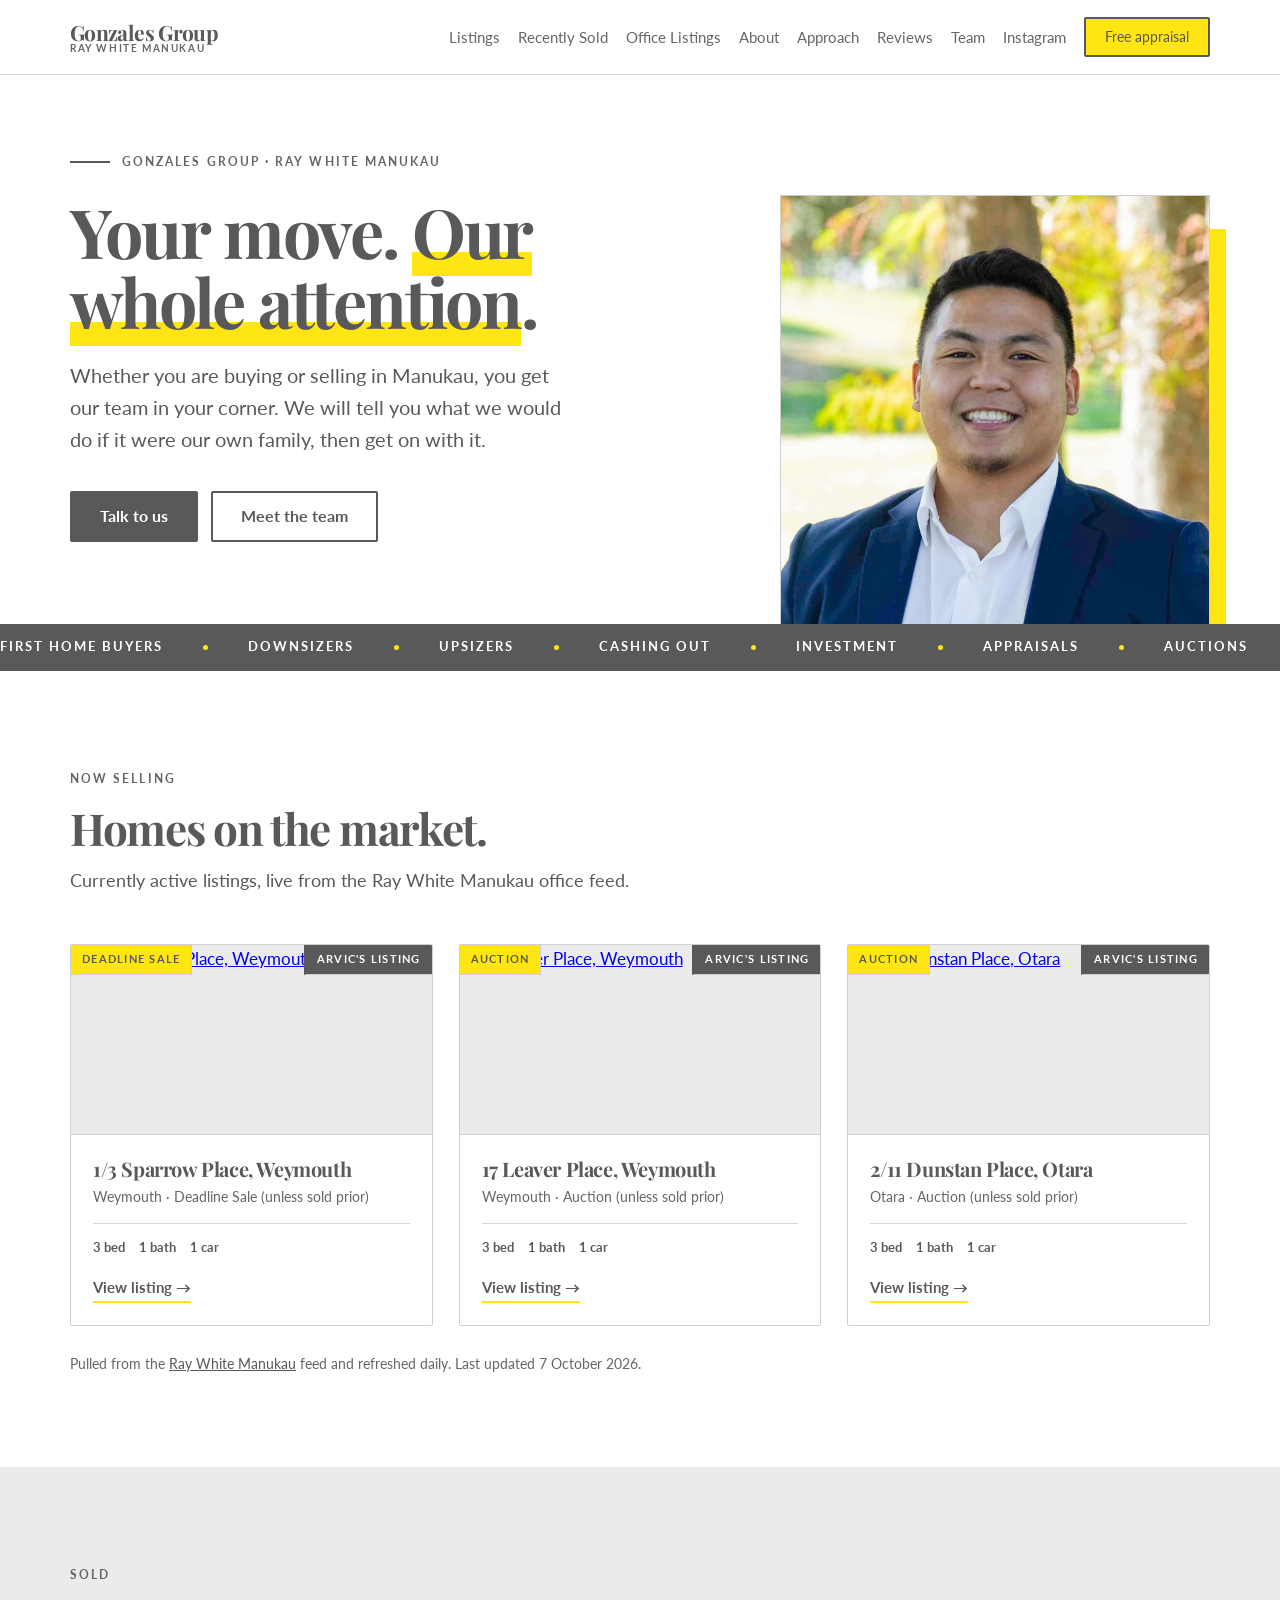
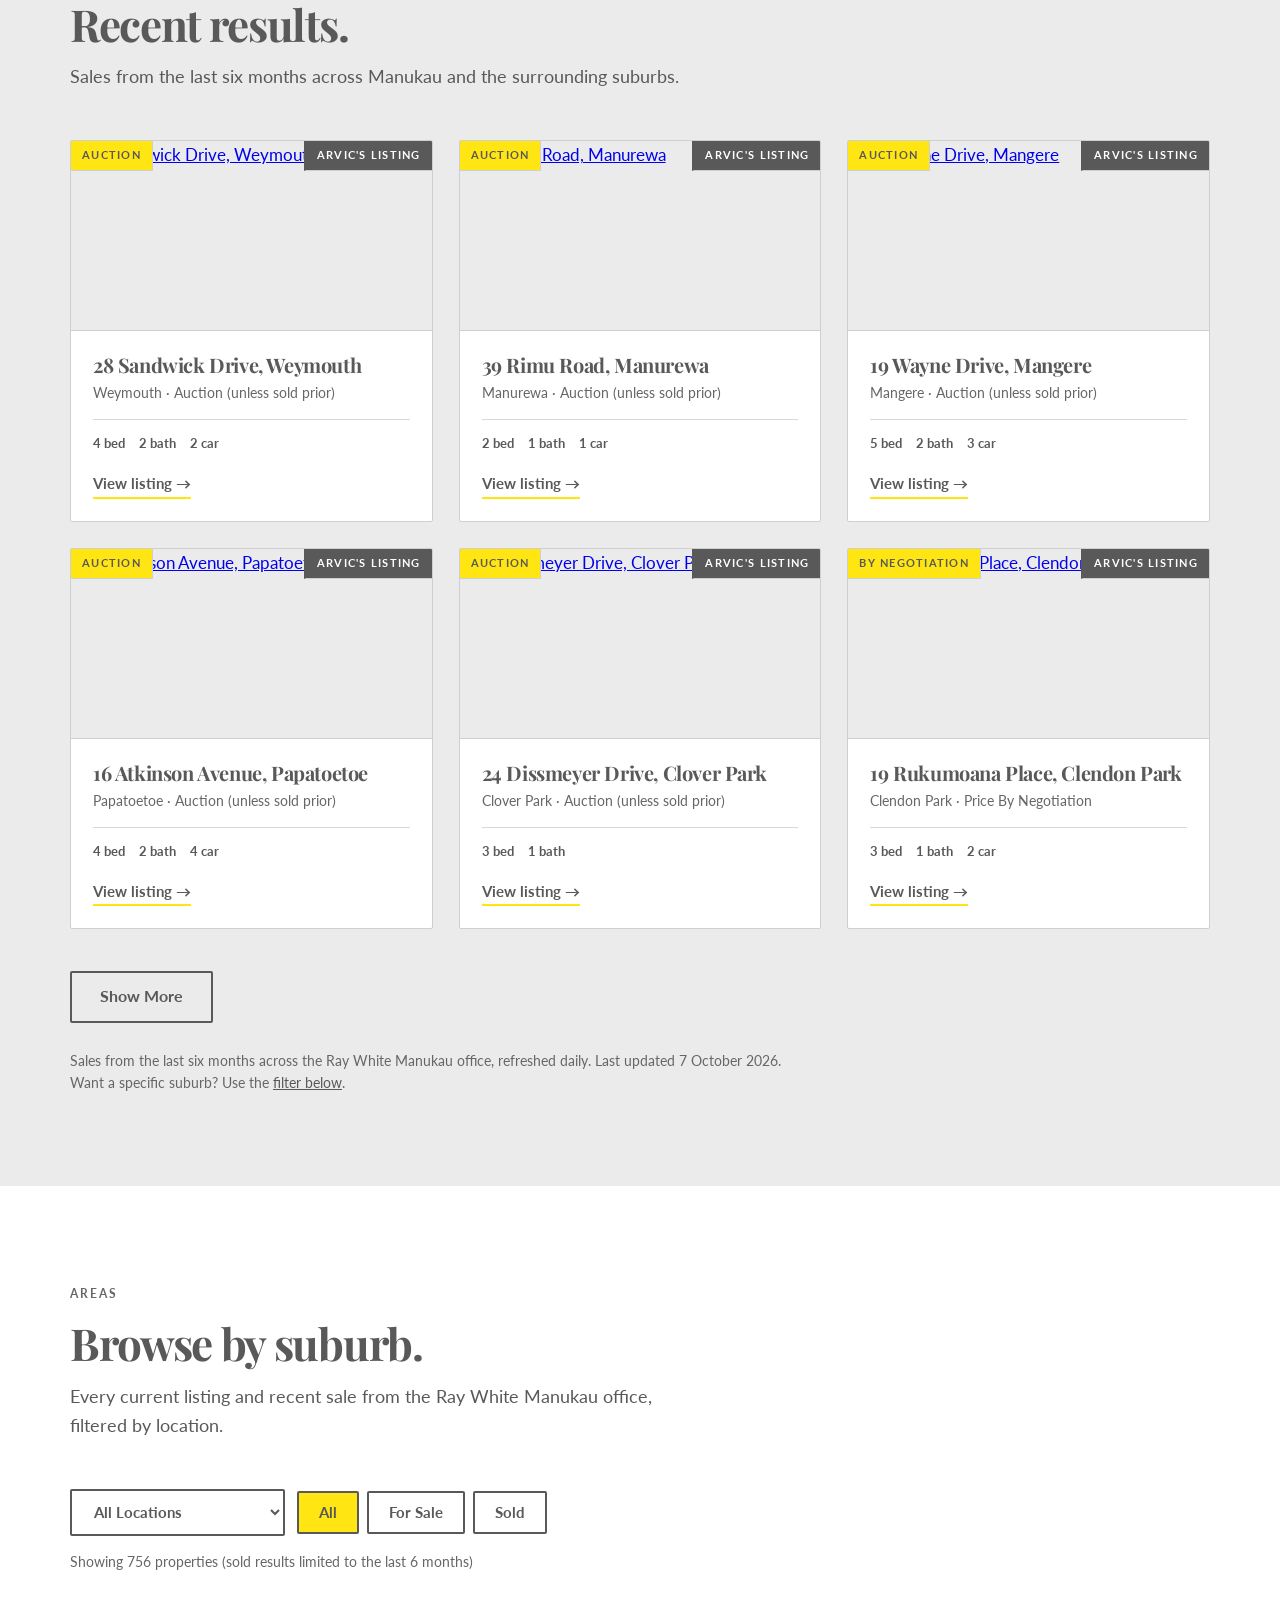
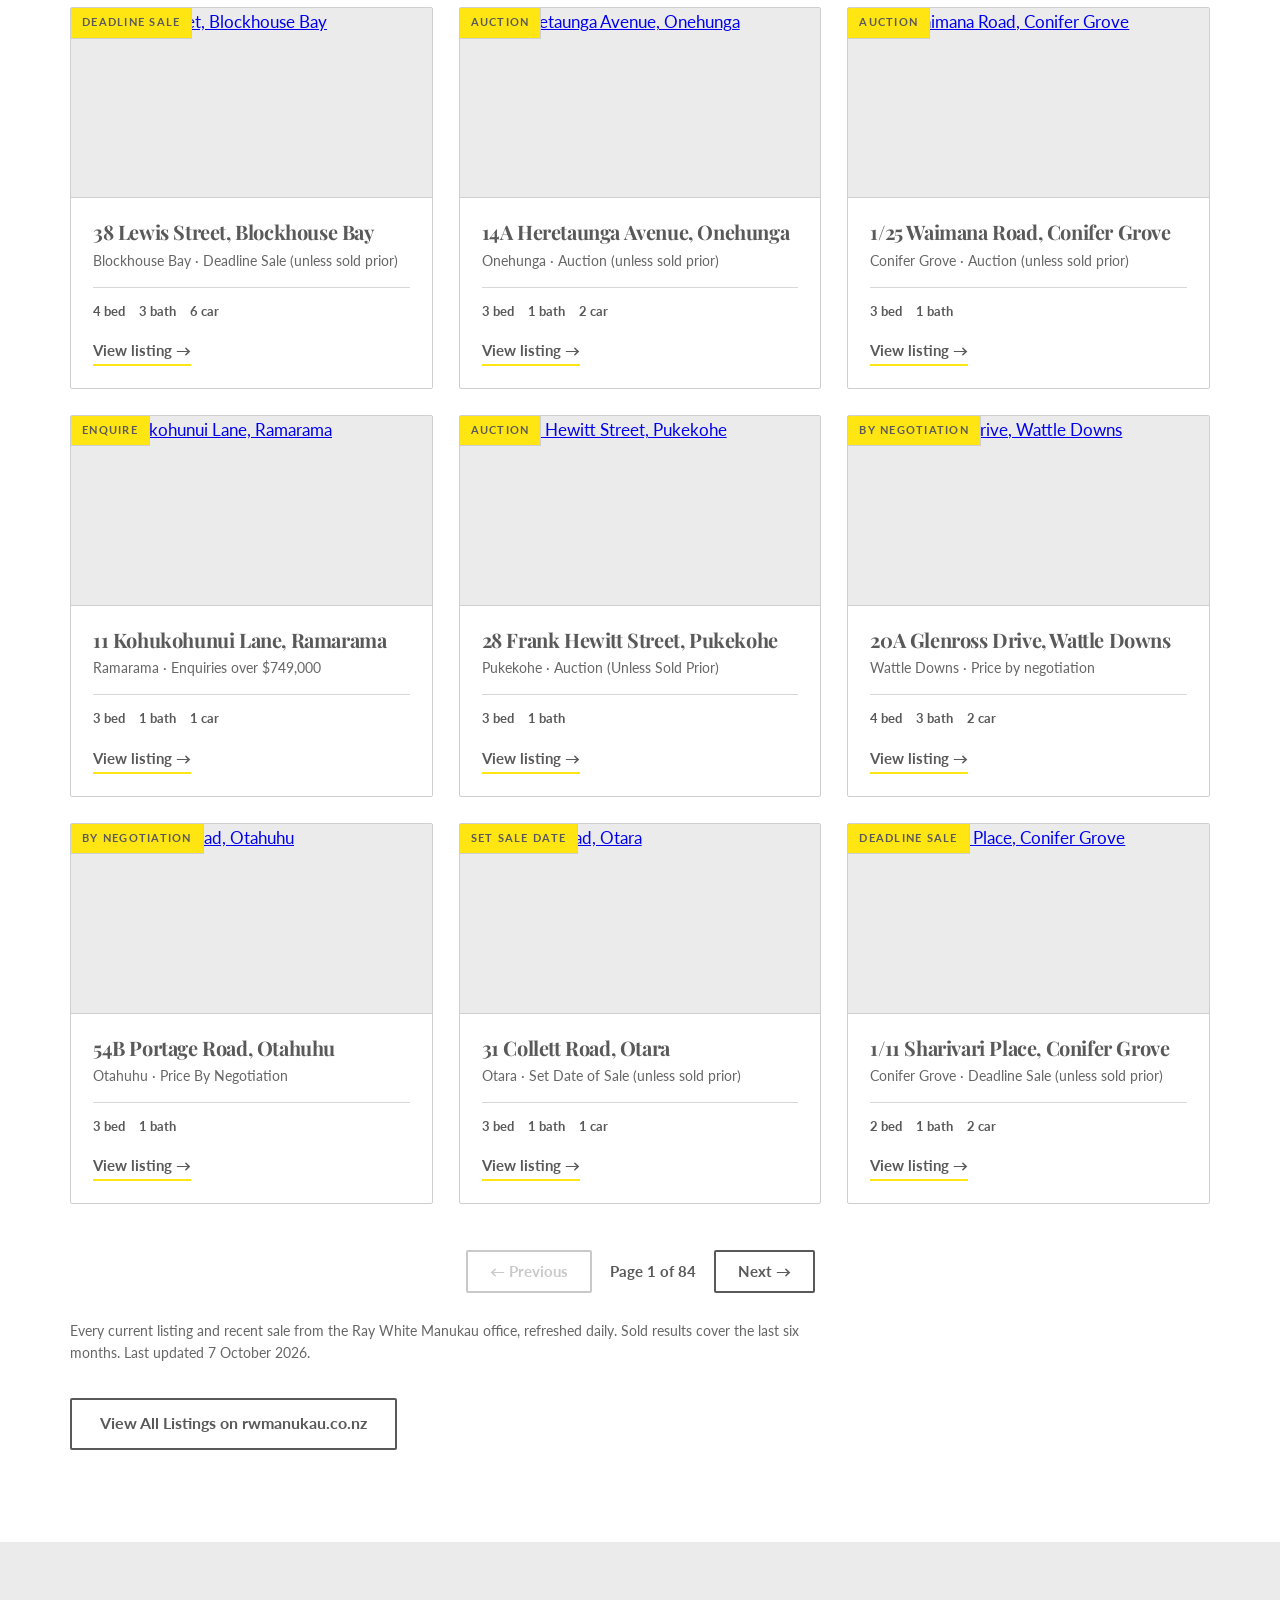
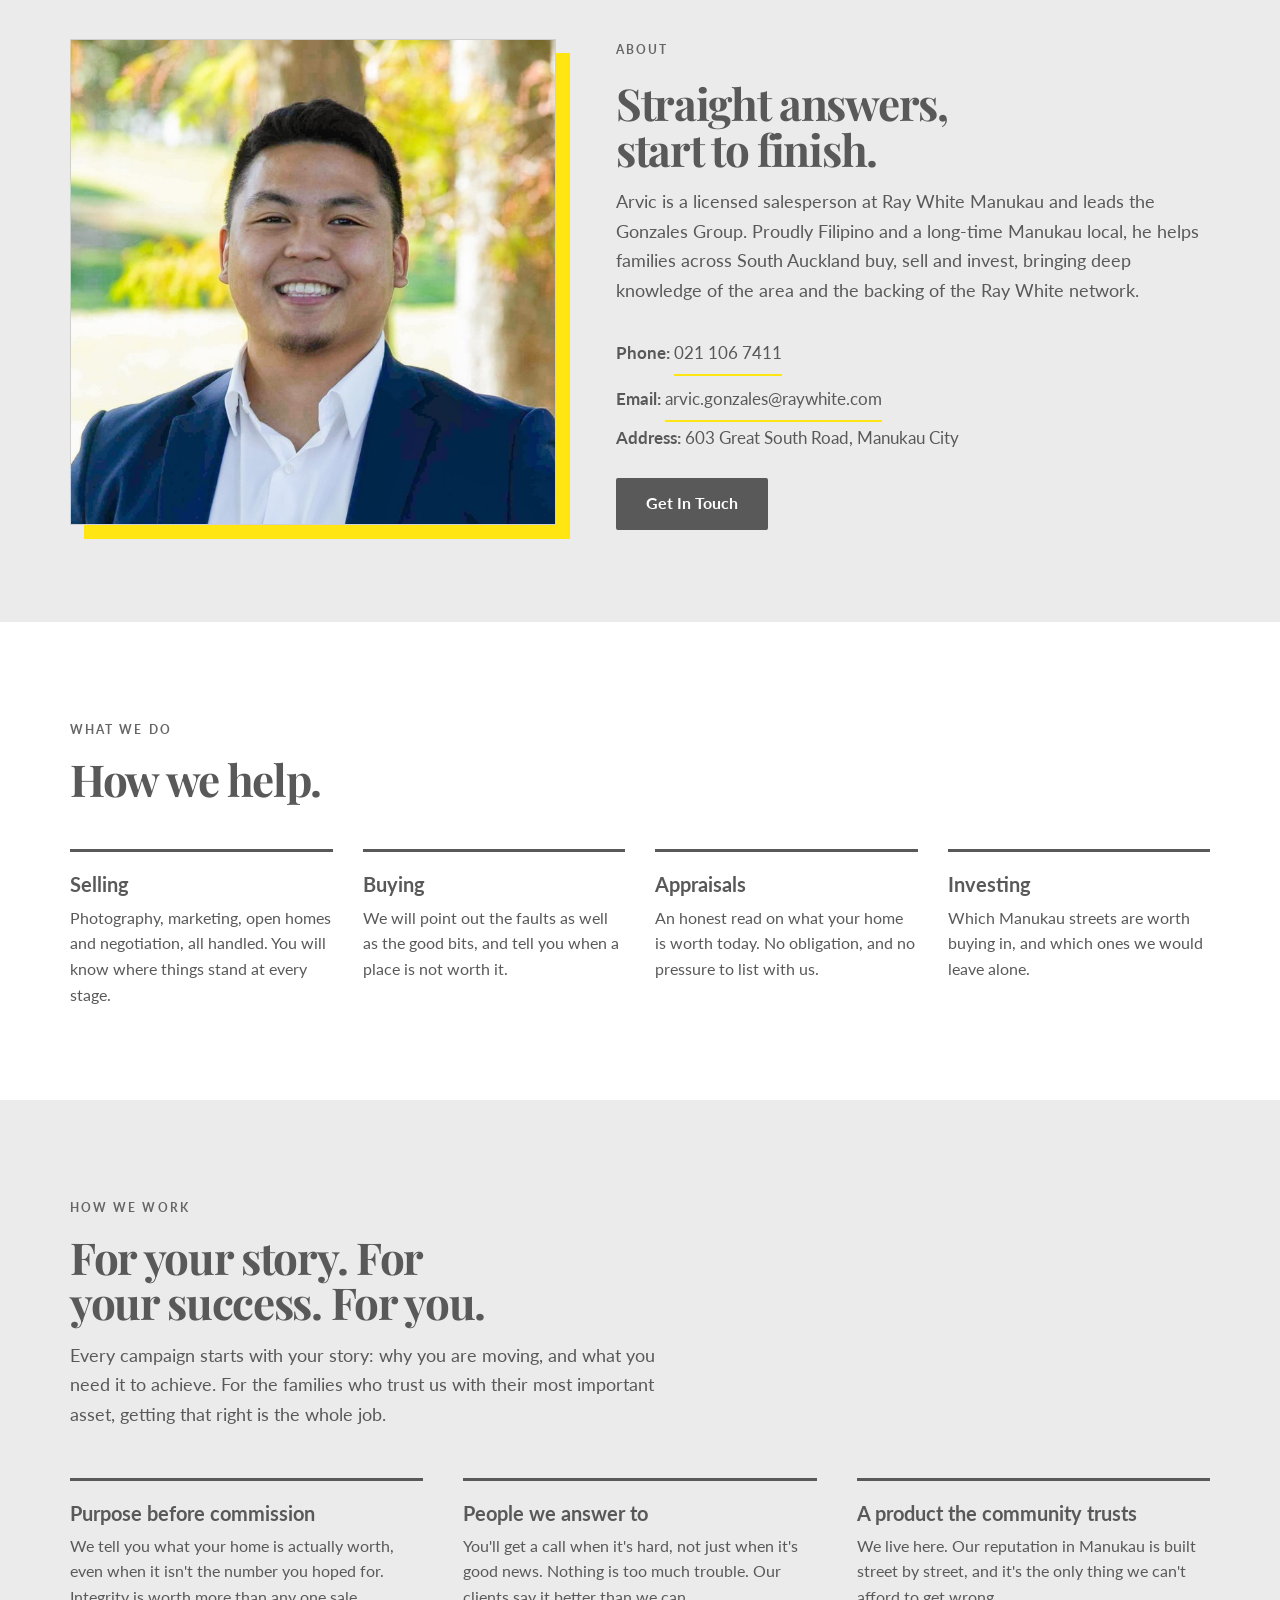
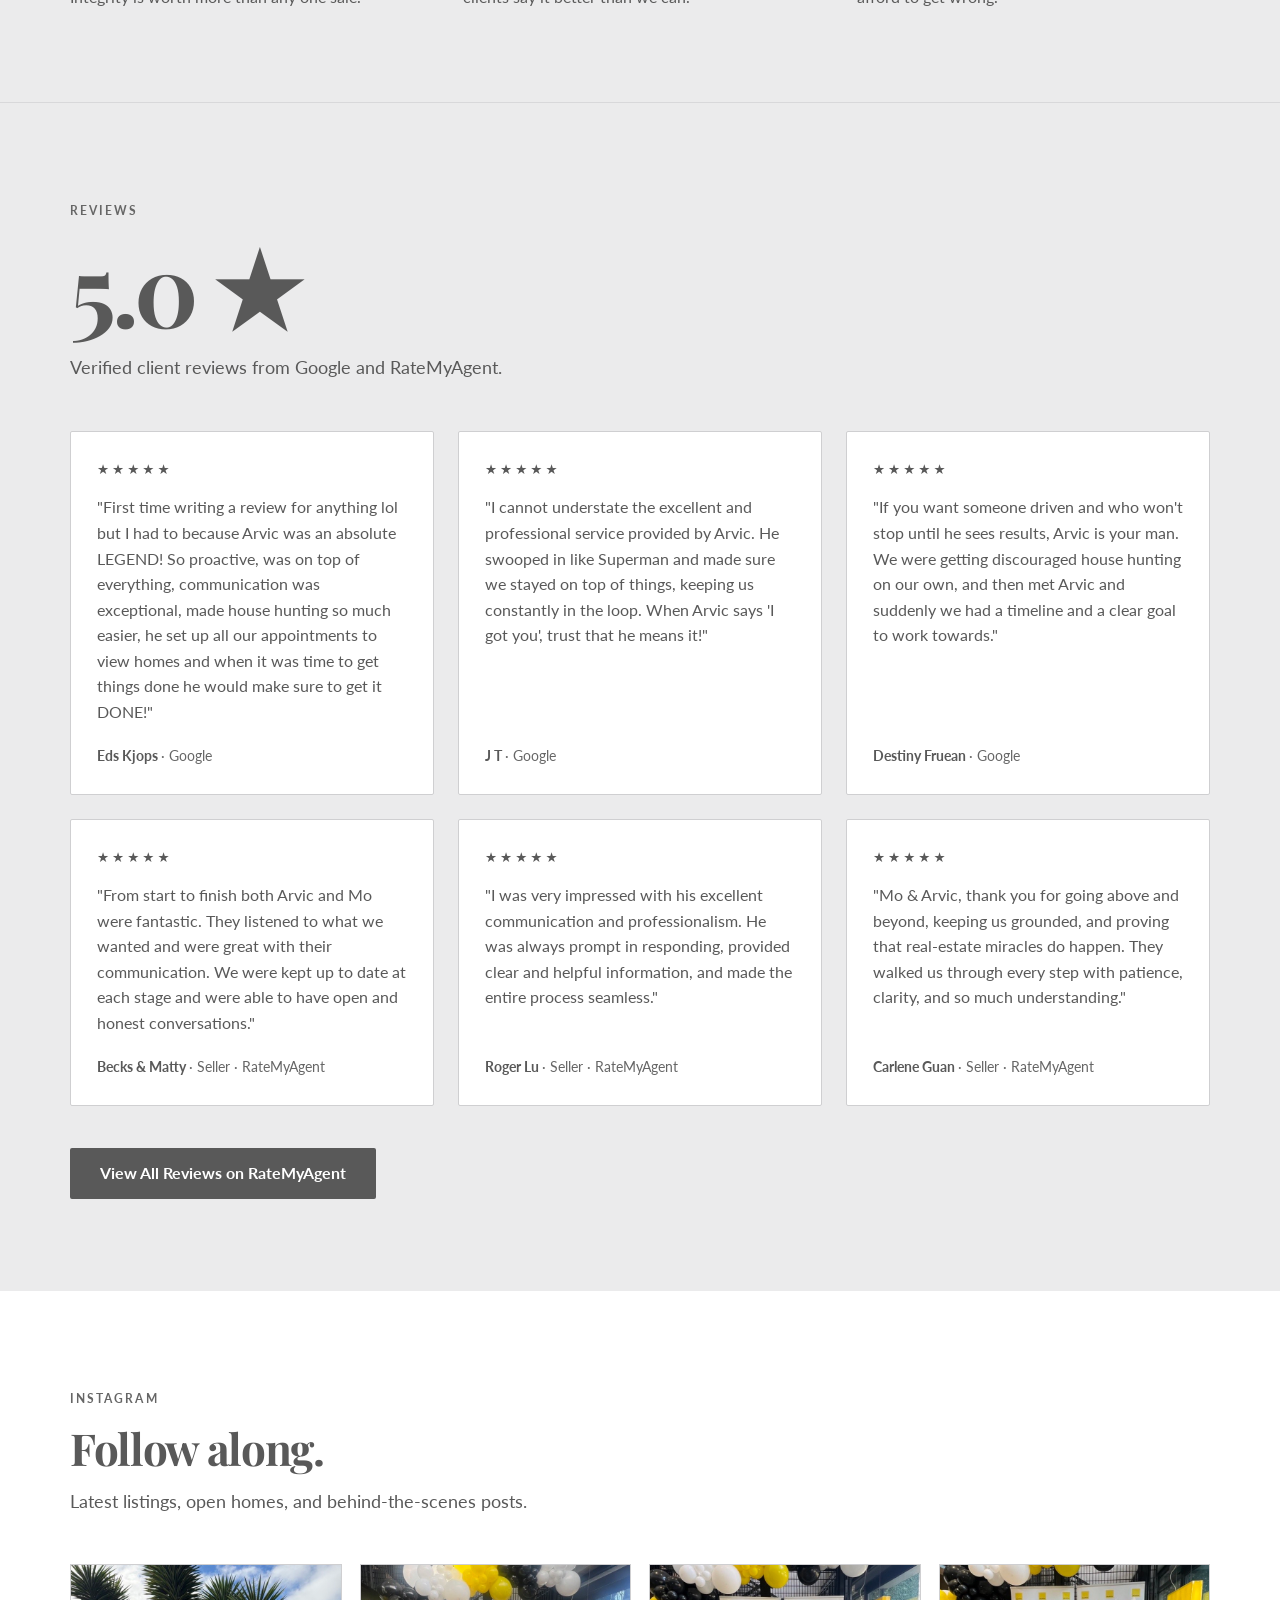
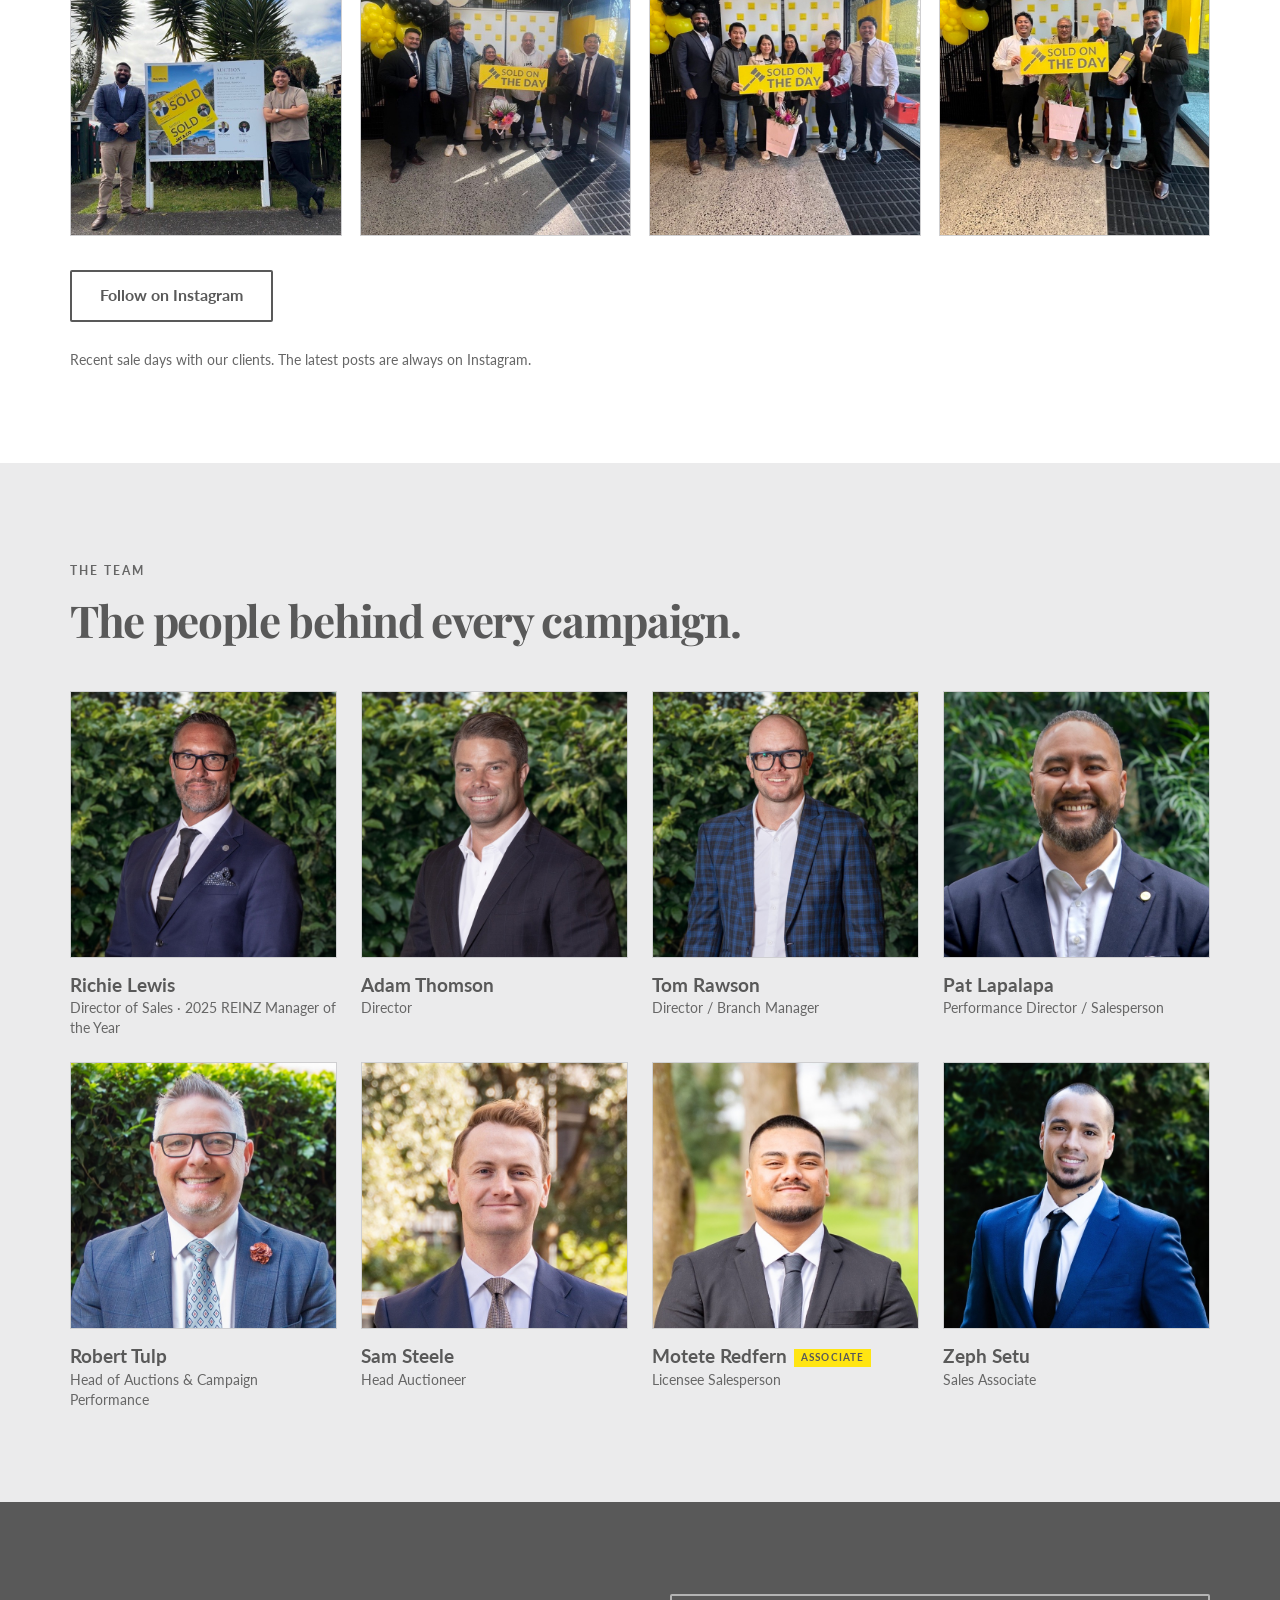
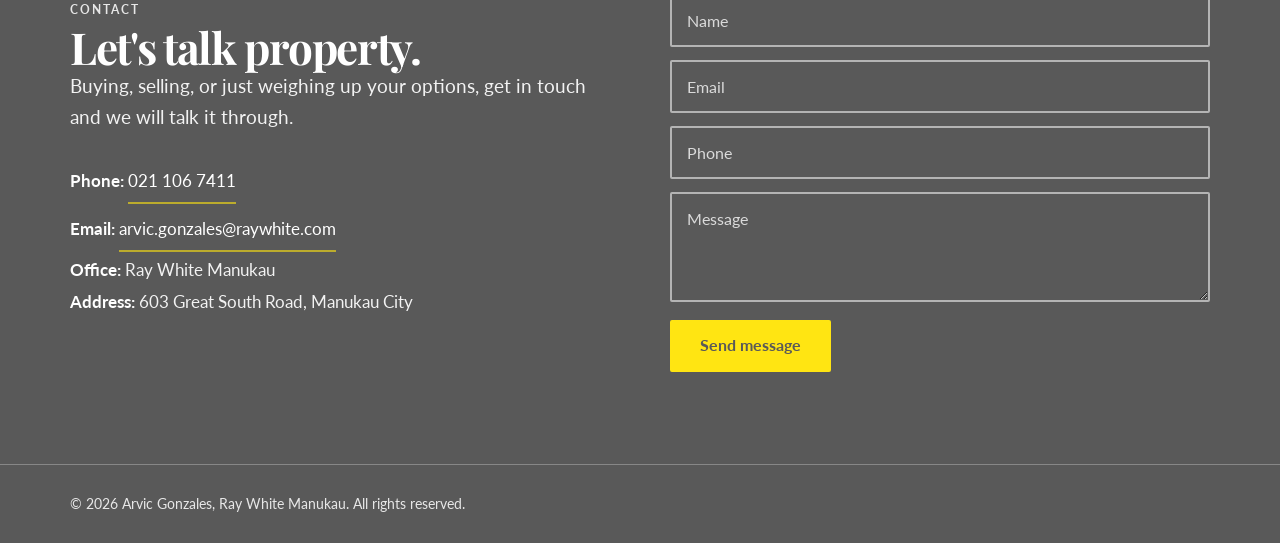
==== commit 500f5d42: "Add Zeph Setu, move Motete to Associate, update the blurb Motete has moved to Hastings but his accou" ====
--- a/index.html
+++ b/index.html
@@ -4,7 +4,7 @@
 <meta charset="UTF-8">
 <meta name="viewport" content="width=device-width, initial-scale=1.0">
 <title>Gonzales Group | Arvic Gonzales, Ray White Manukau</title>
-<meta name="description" content="Arvic Gonzales and Motete Redfern of Ray White Manukau. Helping families buy and sell across Manurewa, Clendon Park, Papatoetoe and South Auckland.">
+<meta name="description" content="Arvic Gonzales and the Gonzales Group at Ray White Manukau. Helping families buy and sell across Manurewa, Clendon Park, Papatoetoe and South Auckland.">
 <link rel="preconnect" href="https://fonts.googleapis.com">
 <link rel="preconnect" href="https://fonts.gstatic.com" crossorigin>
 <link href="https://fonts.googleapis.com/css2?family=Lato:wght@300;400;700;900&family=Playfair+Display:wght@400;700&display=swap" rel="stylesheet">
@@ -15,7 +15,7 @@
 <meta property="og:type" content="website">
 <meta property="og:site_name" content="Gonzales Group">
 <meta property="og:title" content="Gonzales Group | Arvic Gonzales, Ray White Manukau">
-<meta property="og:description" content="Arvic Gonzales and Motete Redfern, helping South Auckland families buy and sell.">
+<meta property="og:description" content="Arvic Gonzales and the Gonzales Group, helping South Auckland families buy and sell.">
 <meta property="og:url" content="https://arvicgonzales.co.nz/">
 <meta property="og:image" content="https://arvicgonzales.co.nz/img/og.jpg">
 <meta property="og:image:width" content="1200">
@@ -118,6 +118,11 @@
       "@type": "Person",
       "name": "Motete Redfern",
       "jobTitle": "Licensee Salesperson"
+    },
+    {
+      "@type": "Person",
+      "name": "Zeph Setu",
+      "jobTitle": "Sales Associate"
     }
   ],
   "sameAs": [
@@ -157,7 +162,7 @@
     <div class="hero-copy">
       <p class="hero-kicker">Gonzales Group &middot; Ray White Manukau</p>
       <h1>Your move. <span class="mark">Our whole attention</span>.</h1>
-      <p class="hero-lead">Whether you are buying or selling in Manukau, you get both of us in your corner. We will tell you what we would do if it were our own family, then get on with it.</p>
+      <p class="hero-lead">Whether you are buying or selling in Manukau, you get our team in your corner. We will tell you what we would do if it were our own family, then get on with it.</p>
       <div class="hero-actions">
         <a href="#contact" class="btn btn-primary">Talk to us</a>
         <a href="#team" class="btn btn-outline">Meet the team</a>
@@ -247,7 +252,7 @@
     <div class="about-text">
       <p class="label">About</p>
       <h2>Straight answers, start to finish.</h2>
-      <p class="section-sub">Arvic is a licensed salesperson at Ray White Manukau and, with Motete Redfern, one half of the Gonzales Group. Proudly Filipino and a long-time Manukau local, he helps families across South Auckland buy, sell and invest, bringing deep knowledge of the area and the backing of the Ray White network.</p>
+      <p class="section-sub">Arvic is a licensed salesperson at Ray White Manukau and leads the Gonzales Group. Proudly Filipino and a long-time Manukau local, he helps families across South Auckland buy, sell and invest, bringing deep knowledge of the area and the backing of the Ray White network.</p>
       <div class="contact-info">
         <p><strong>Phone:</strong> <a href="tel:+64211067411" class="contact-link" data-track="call">021 106 7411</a></p>
         <p><strong>Email:</strong> <a href="mailto:arvic.gonzales@raywhite.com" class="contact-link" data-track="email">arvic.gonzales@raywhite.com</a></p>
@@ -413,8 +418,13 @@
       </div>
       <div class="team-card">
         <div class="team-photo"><img src="img/motete.jpg" alt="Motete Redfern, Ray White Manukau" width="700" height="700" loading="lazy" decoding="async"></div>
-        <h3>Motete Redfern<span class="team-badge">Partner</span></h3>
-        <p>Licensee Salesperson &middot; Gonzales Group</p>
+        <h3>Motete Redfern<span class="team-badge">Associate</span></h3>
+        <p>Licensee Salesperson</p>
+      </div>
+      <div class="team-card">
+        <div class="team-photo"><img src="img/zeph.jpg" alt="Zeph Setu, Ray White Manukau" width="700" height="700" loading="lazy" decoding="async"></div>
+        <h3>Zeph Setu</h3>
+        <p>Sales Associate</p>
       </div>
     </div>
   </div>
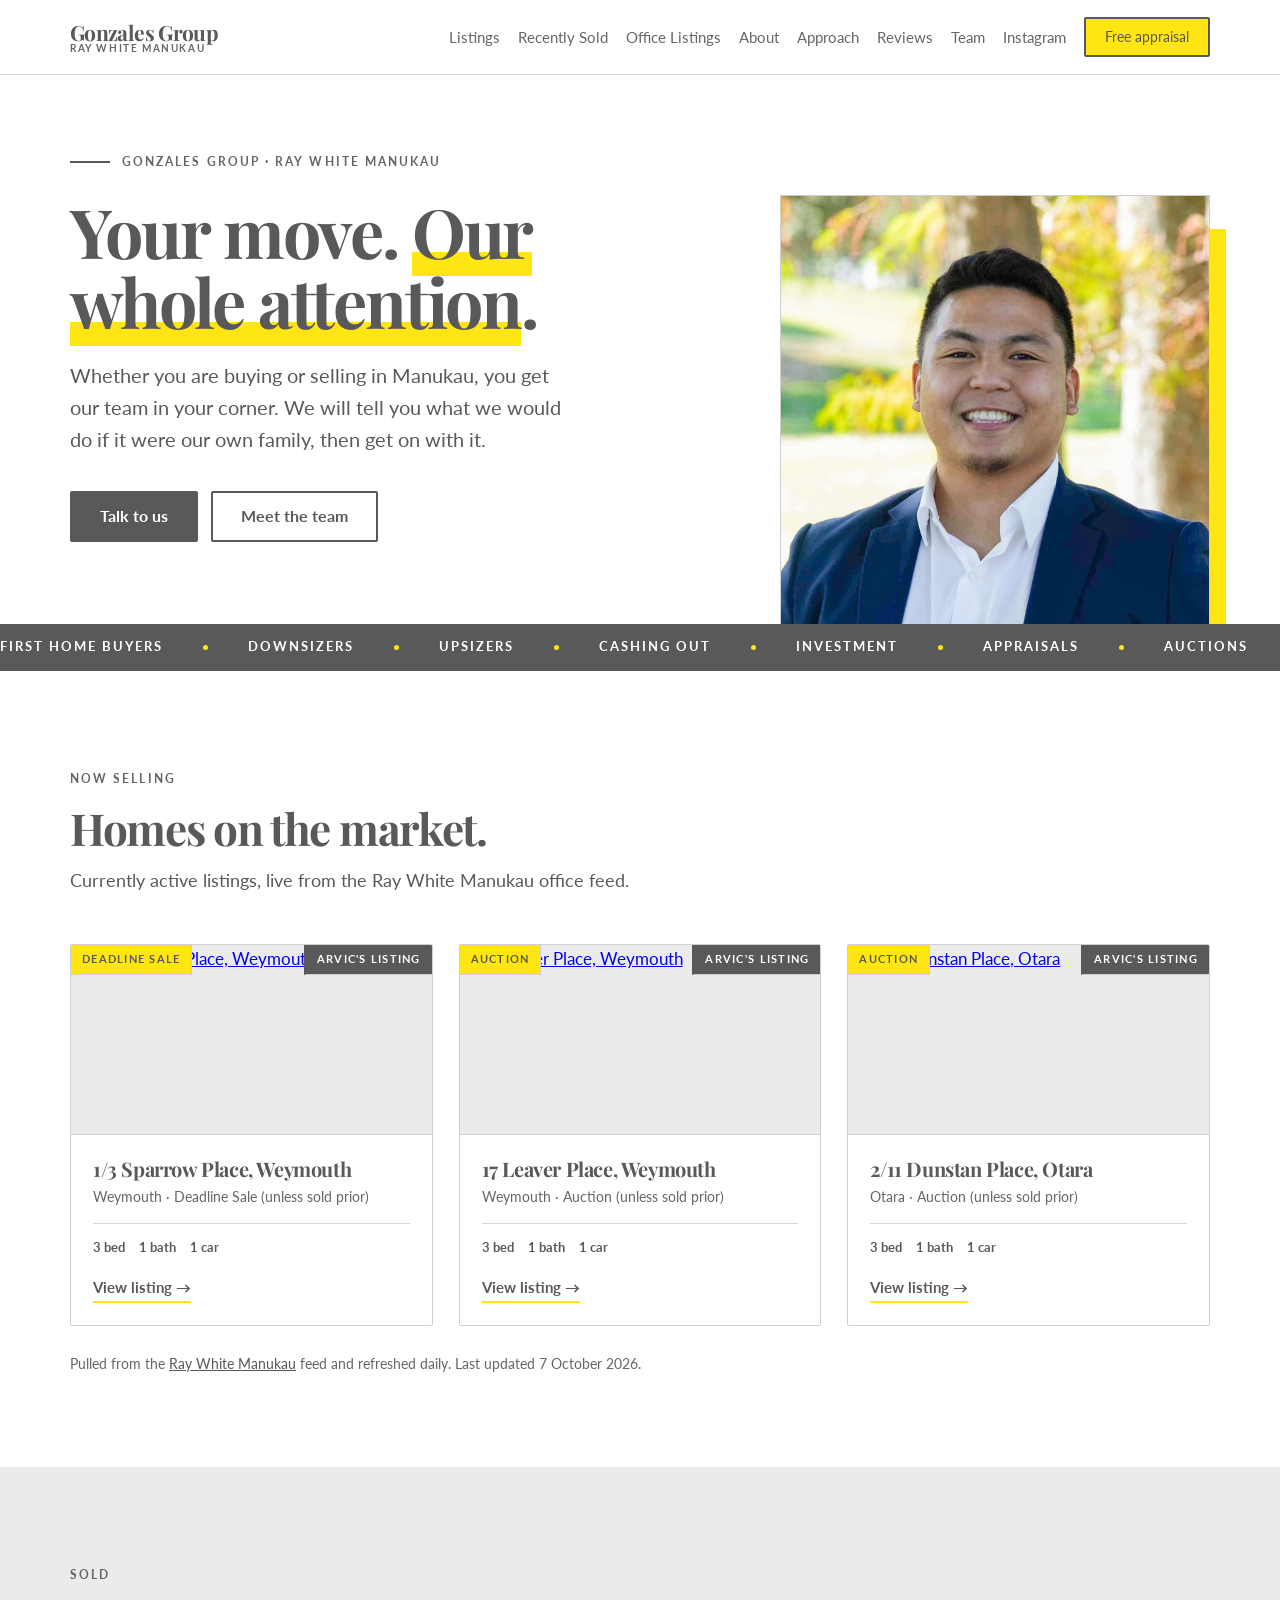
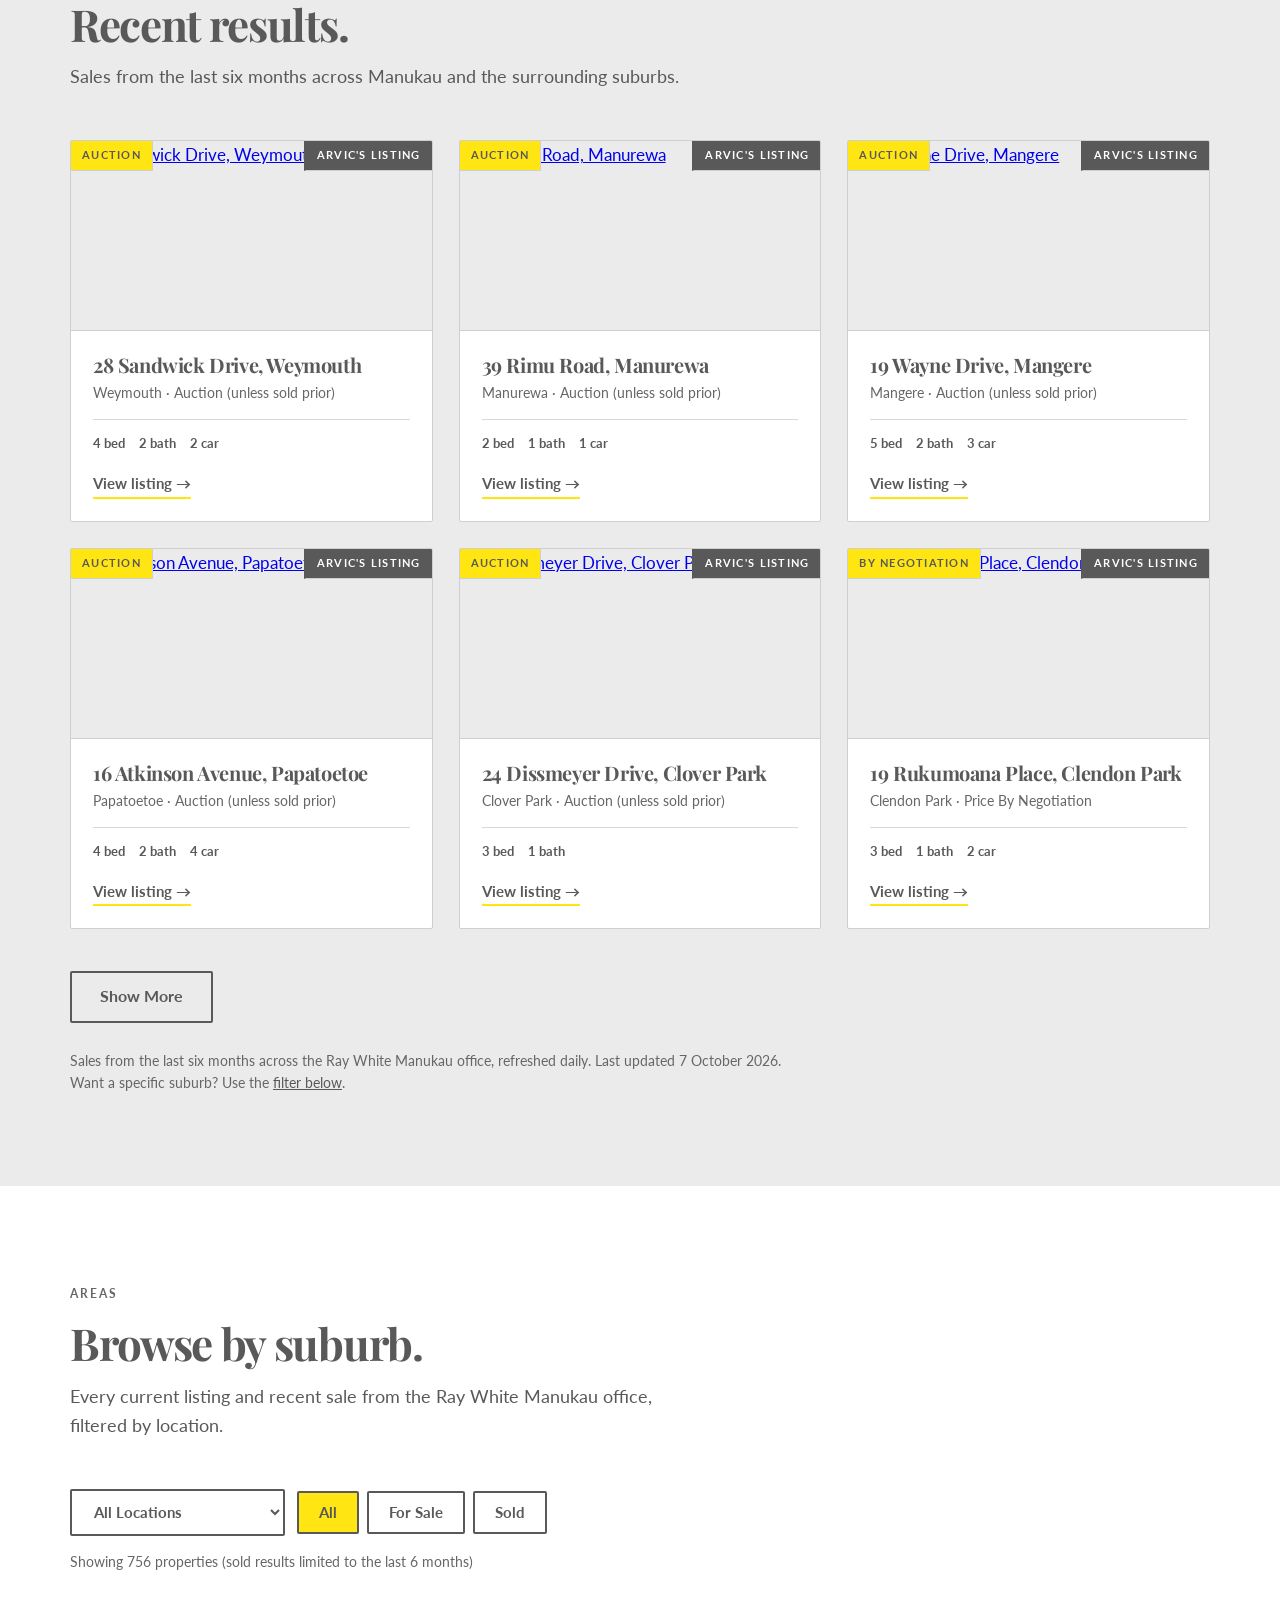
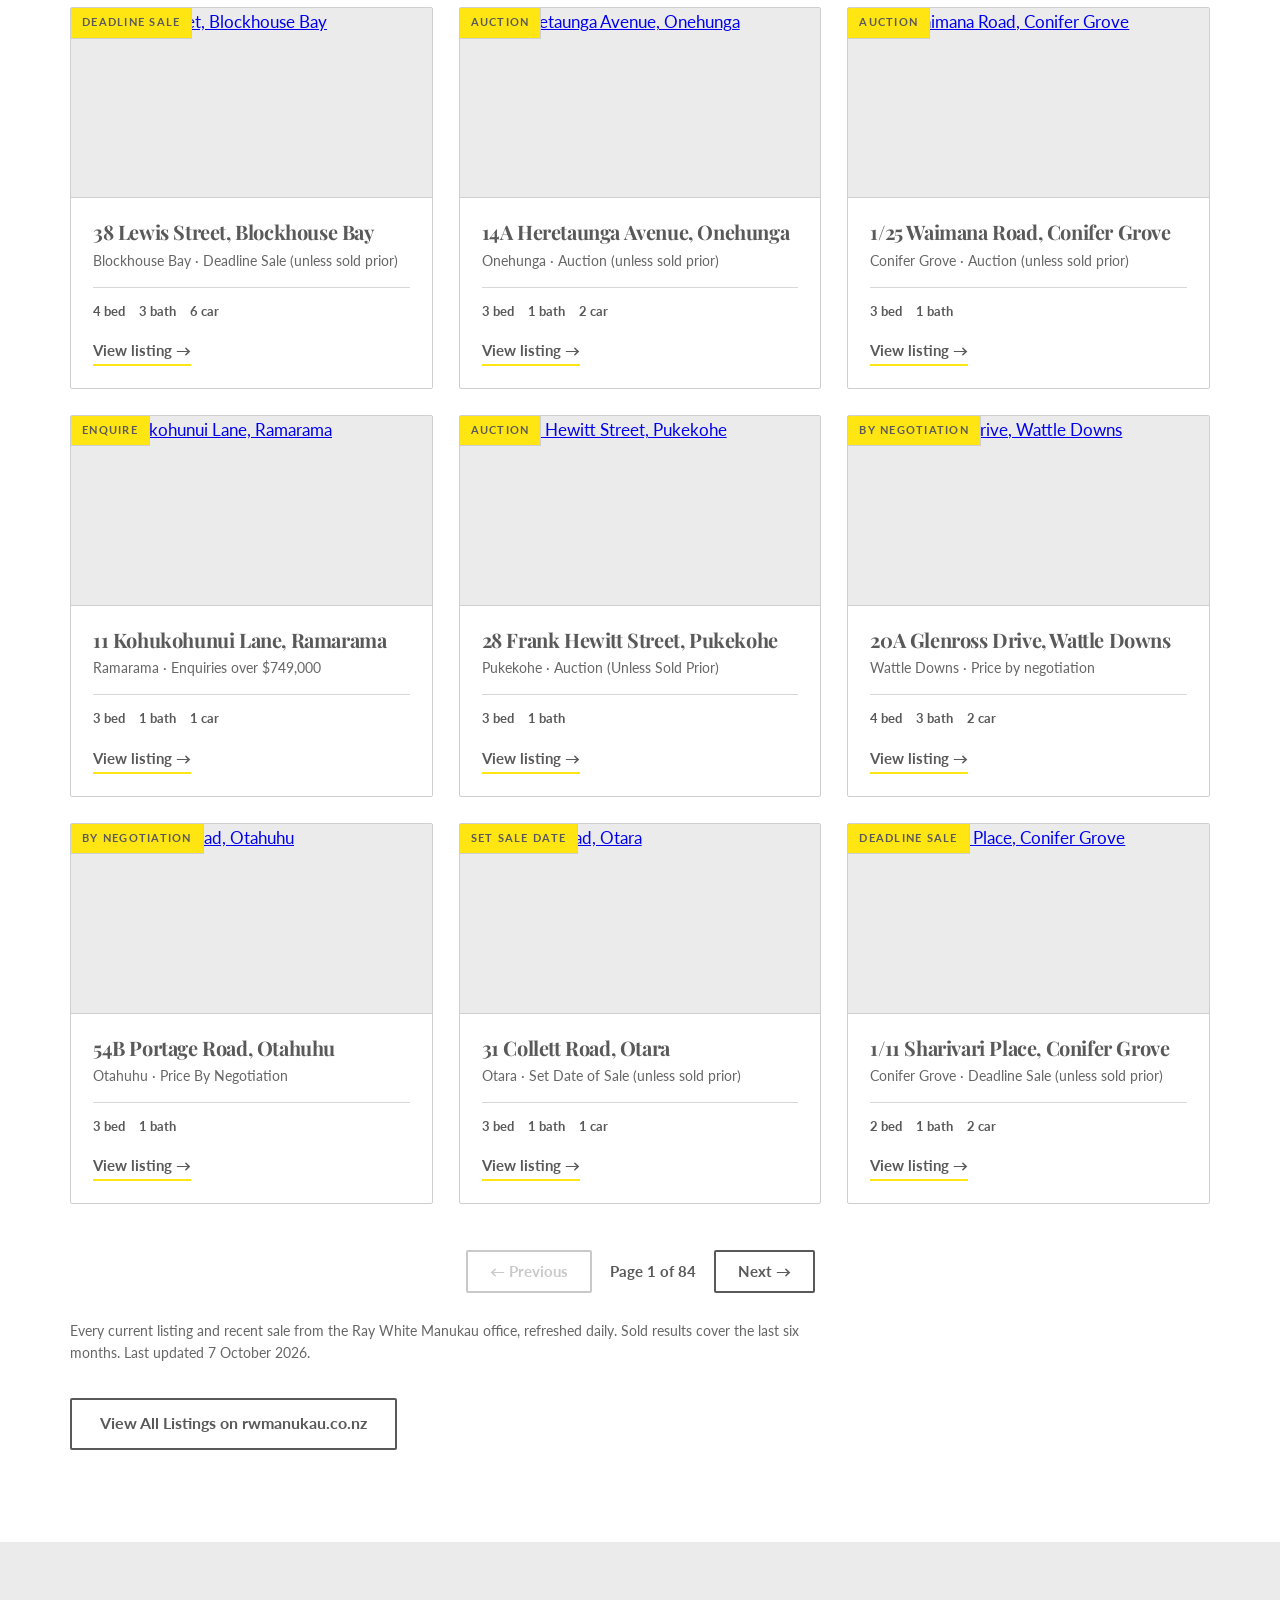
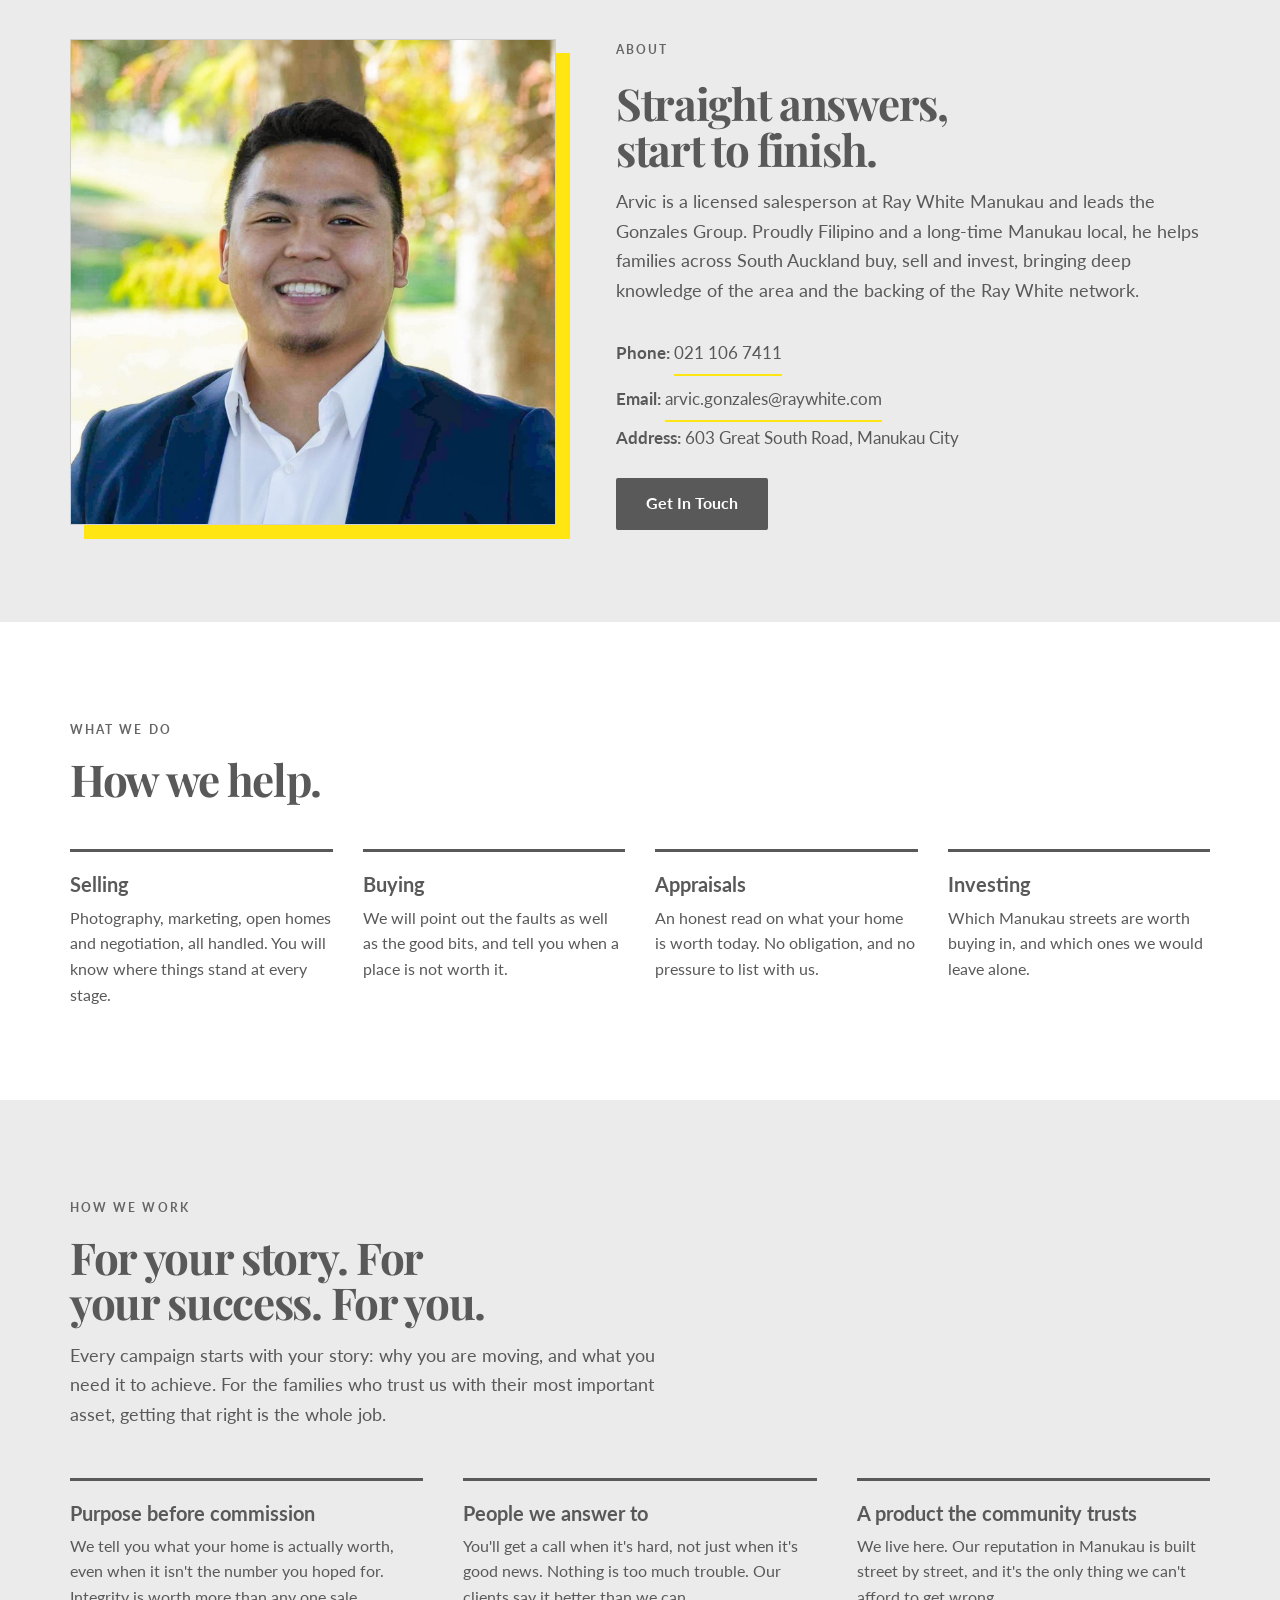
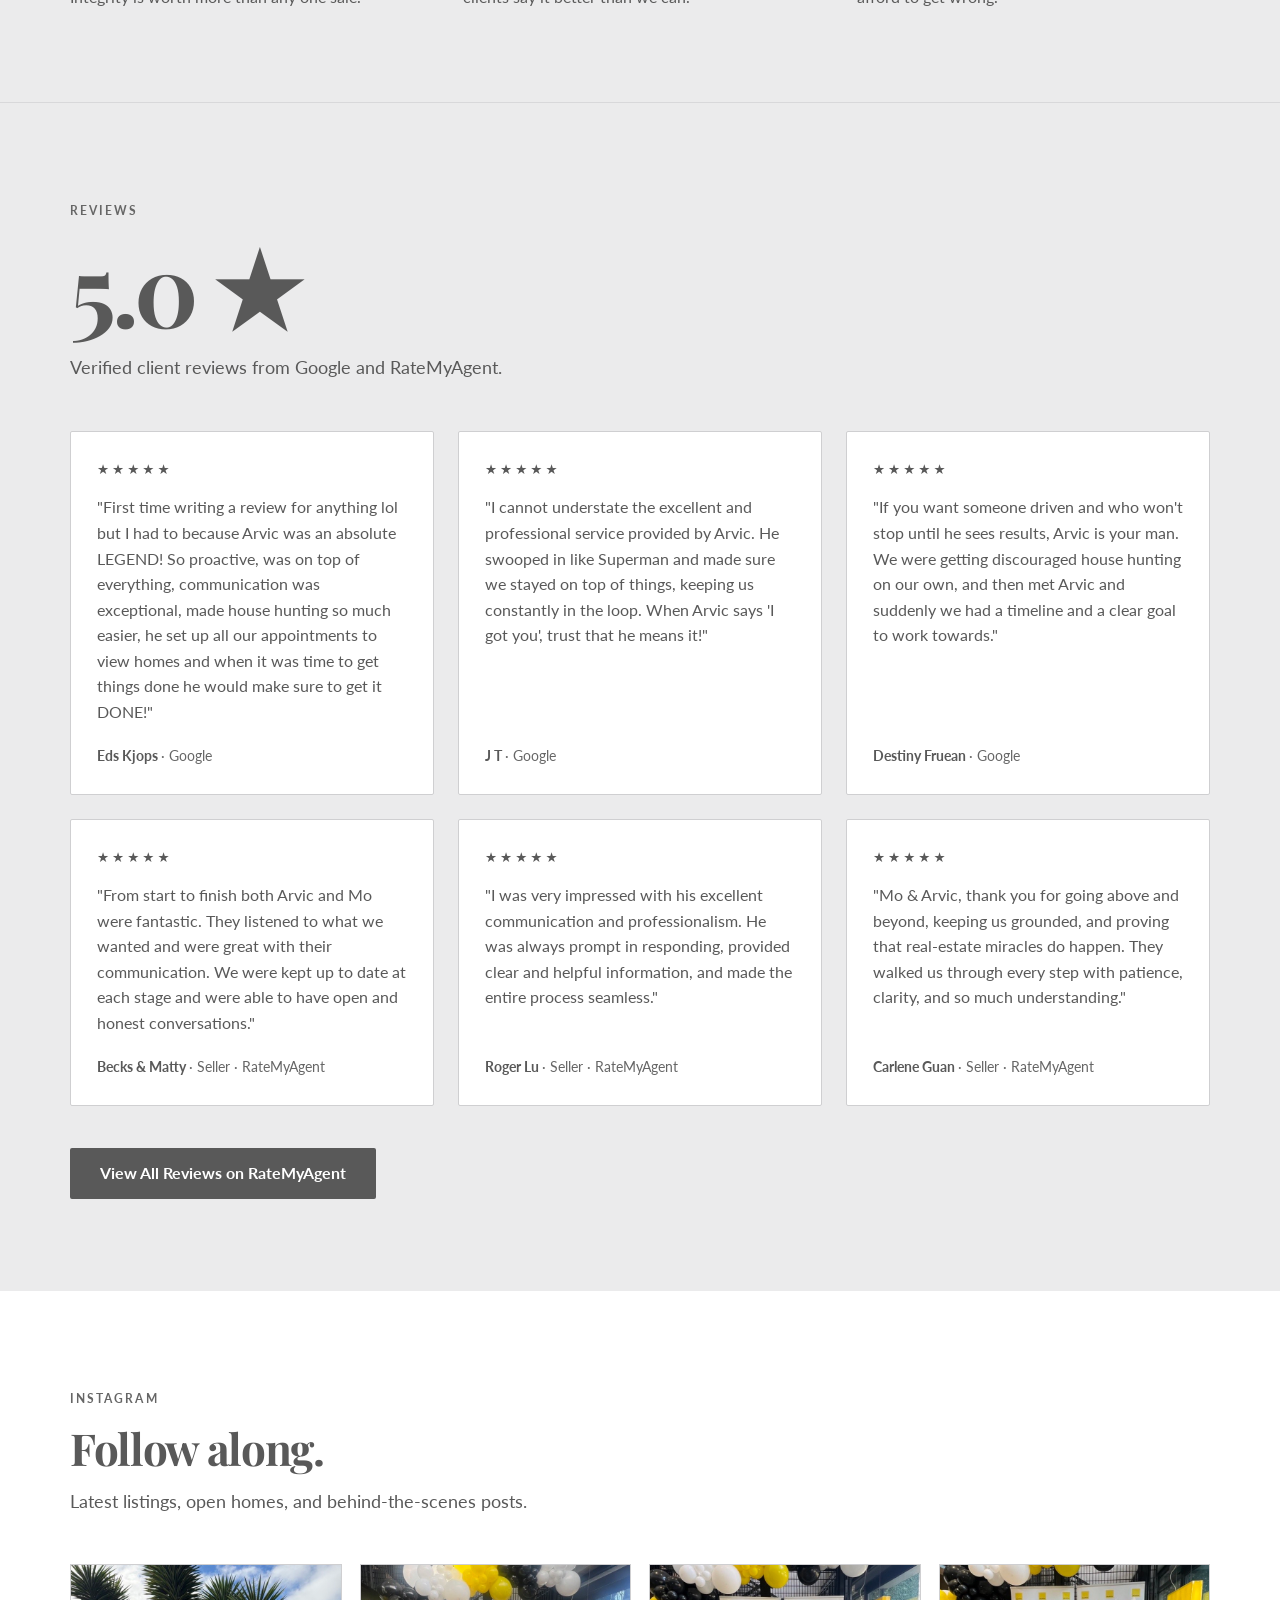
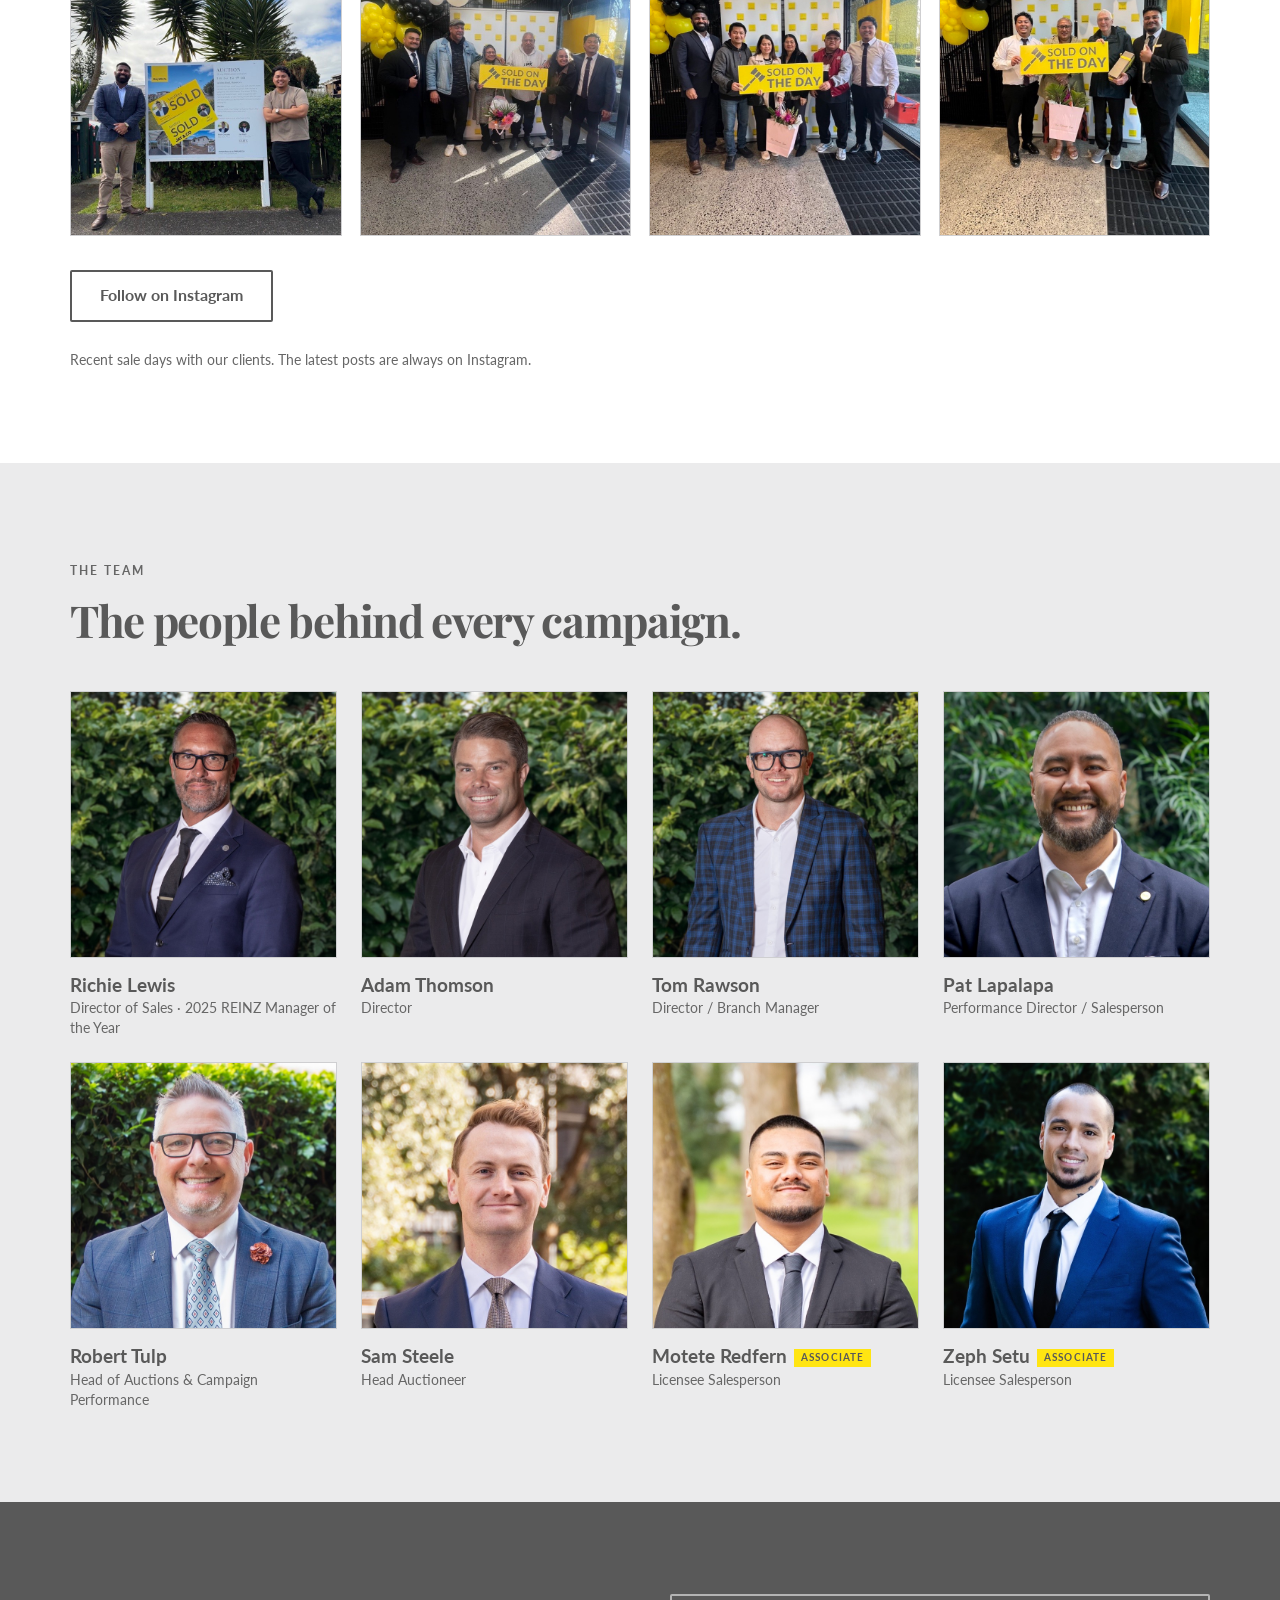
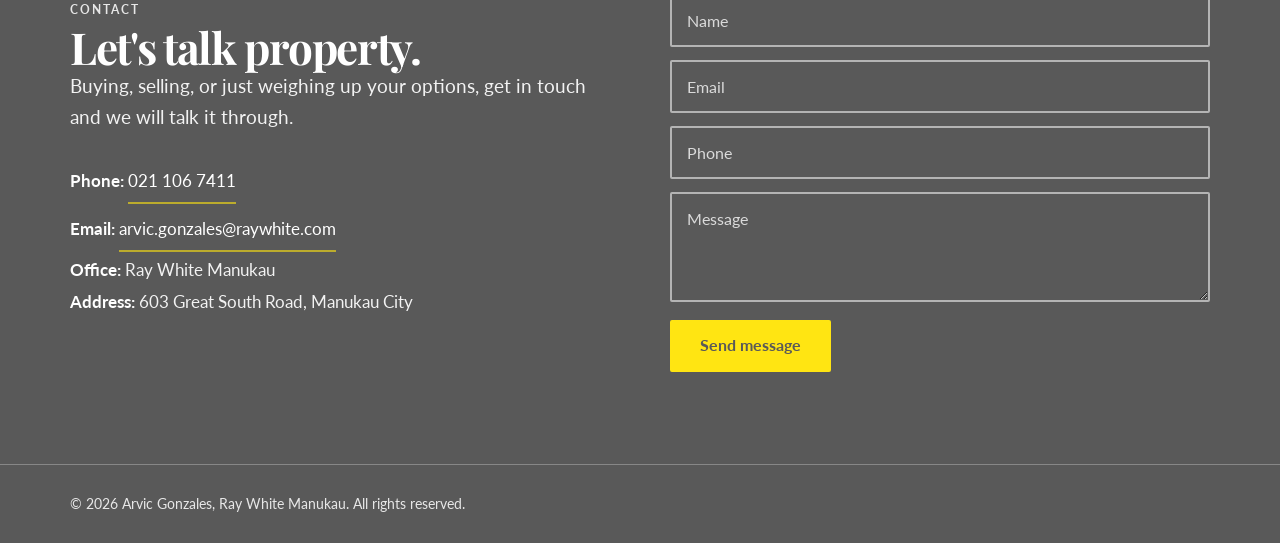
==== commit fe0eba20: "Match Zeph Setu's title to Motete's Both now show an Associate badge and read Licensee Salesperson, " ====
--- a/index.html
+++ b/index.html
@@ -122,7 +122,7 @@
     {
       "@type": "Person",
       "name": "Zeph Setu",
-      "jobTitle": "Sales Associate"
+      "jobTitle": "Licensee Salesperson"
     }
   ],
   "sameAs": [
@@ -423,8 +423,8 @@
       </div>
       <div class="team-card">
         <div class="team-photo"><img src="img/zeph.jpg" alt="Zeph Setu, Ray White Manukau" width="700" height="700" loading="lazy" decoding="async"></div>
-        <h3>Zeph Setu</h3>
-        <p>Sales Associate</p>
+        <h3>Zeph Setu<span class="team-badge">Associate</span></h3>
+        <p>Licensee Salesperson</p>
       </div>
     </div>
   </div>
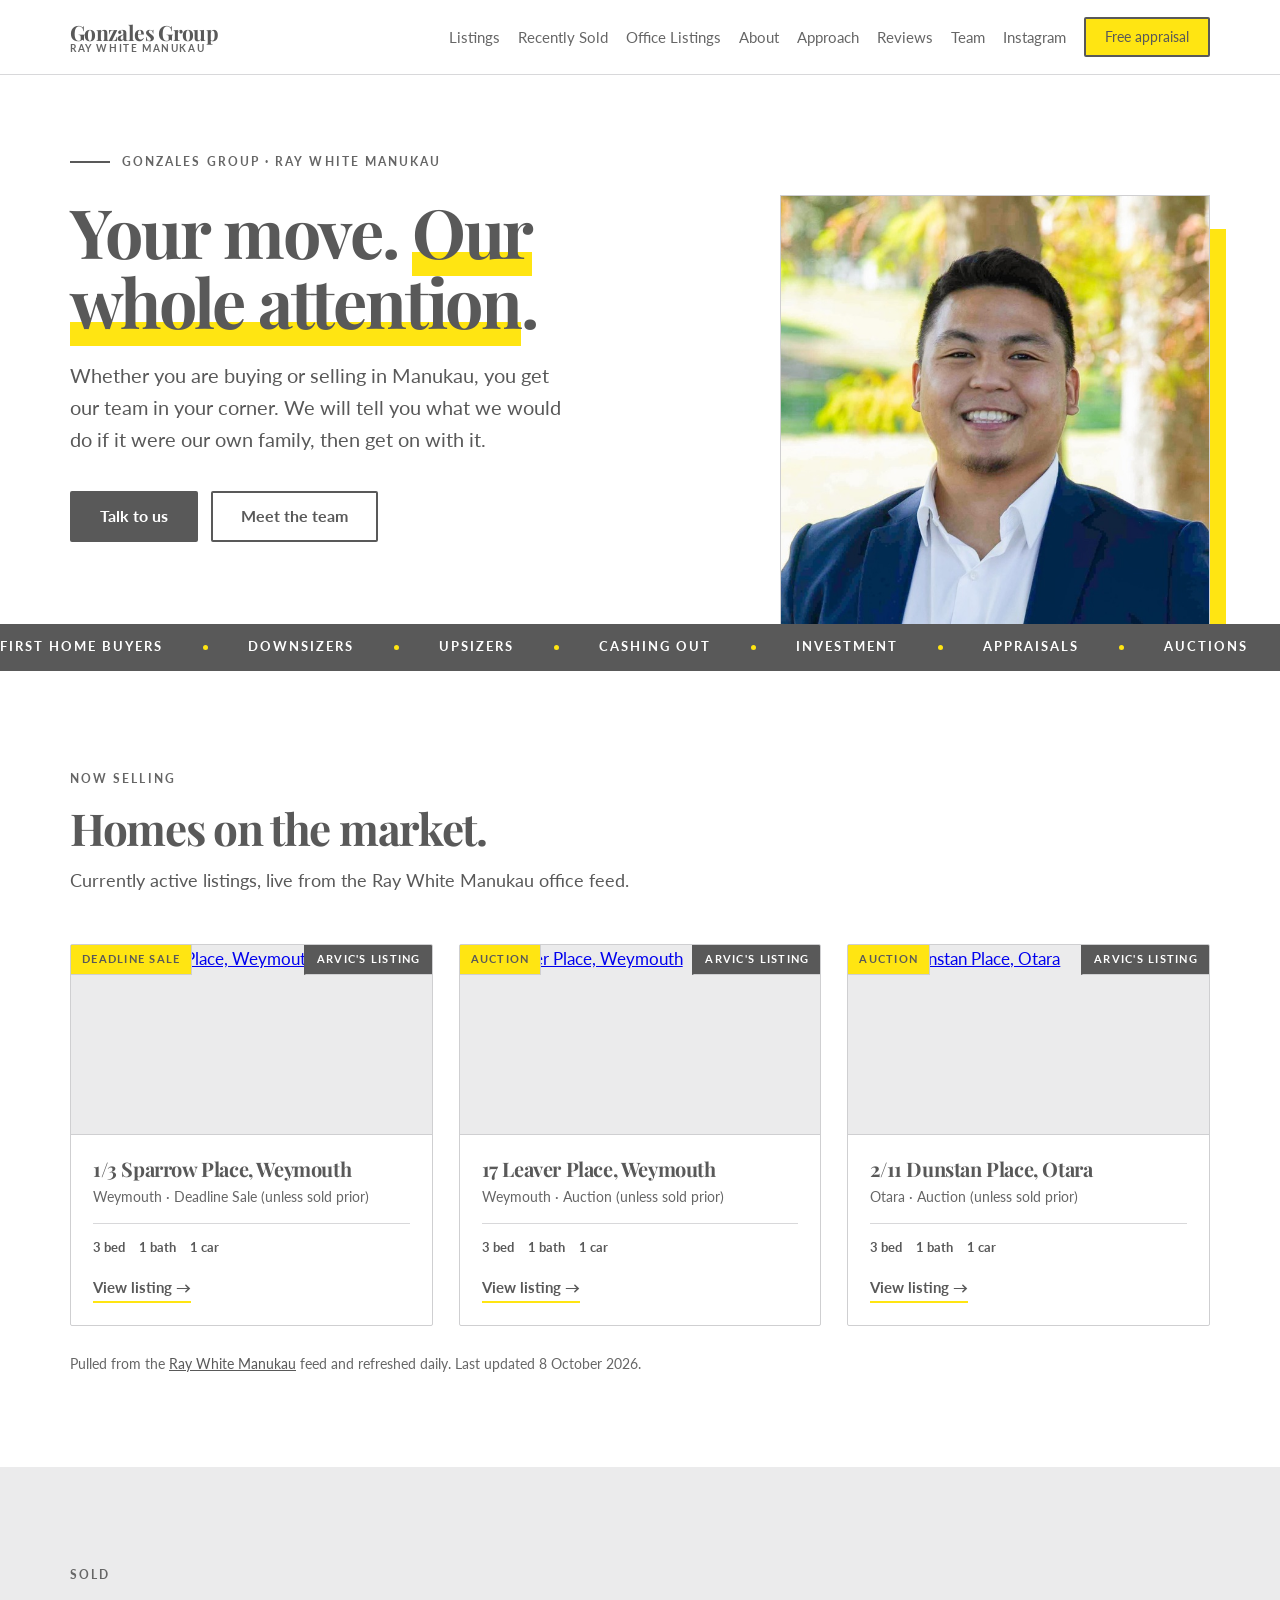
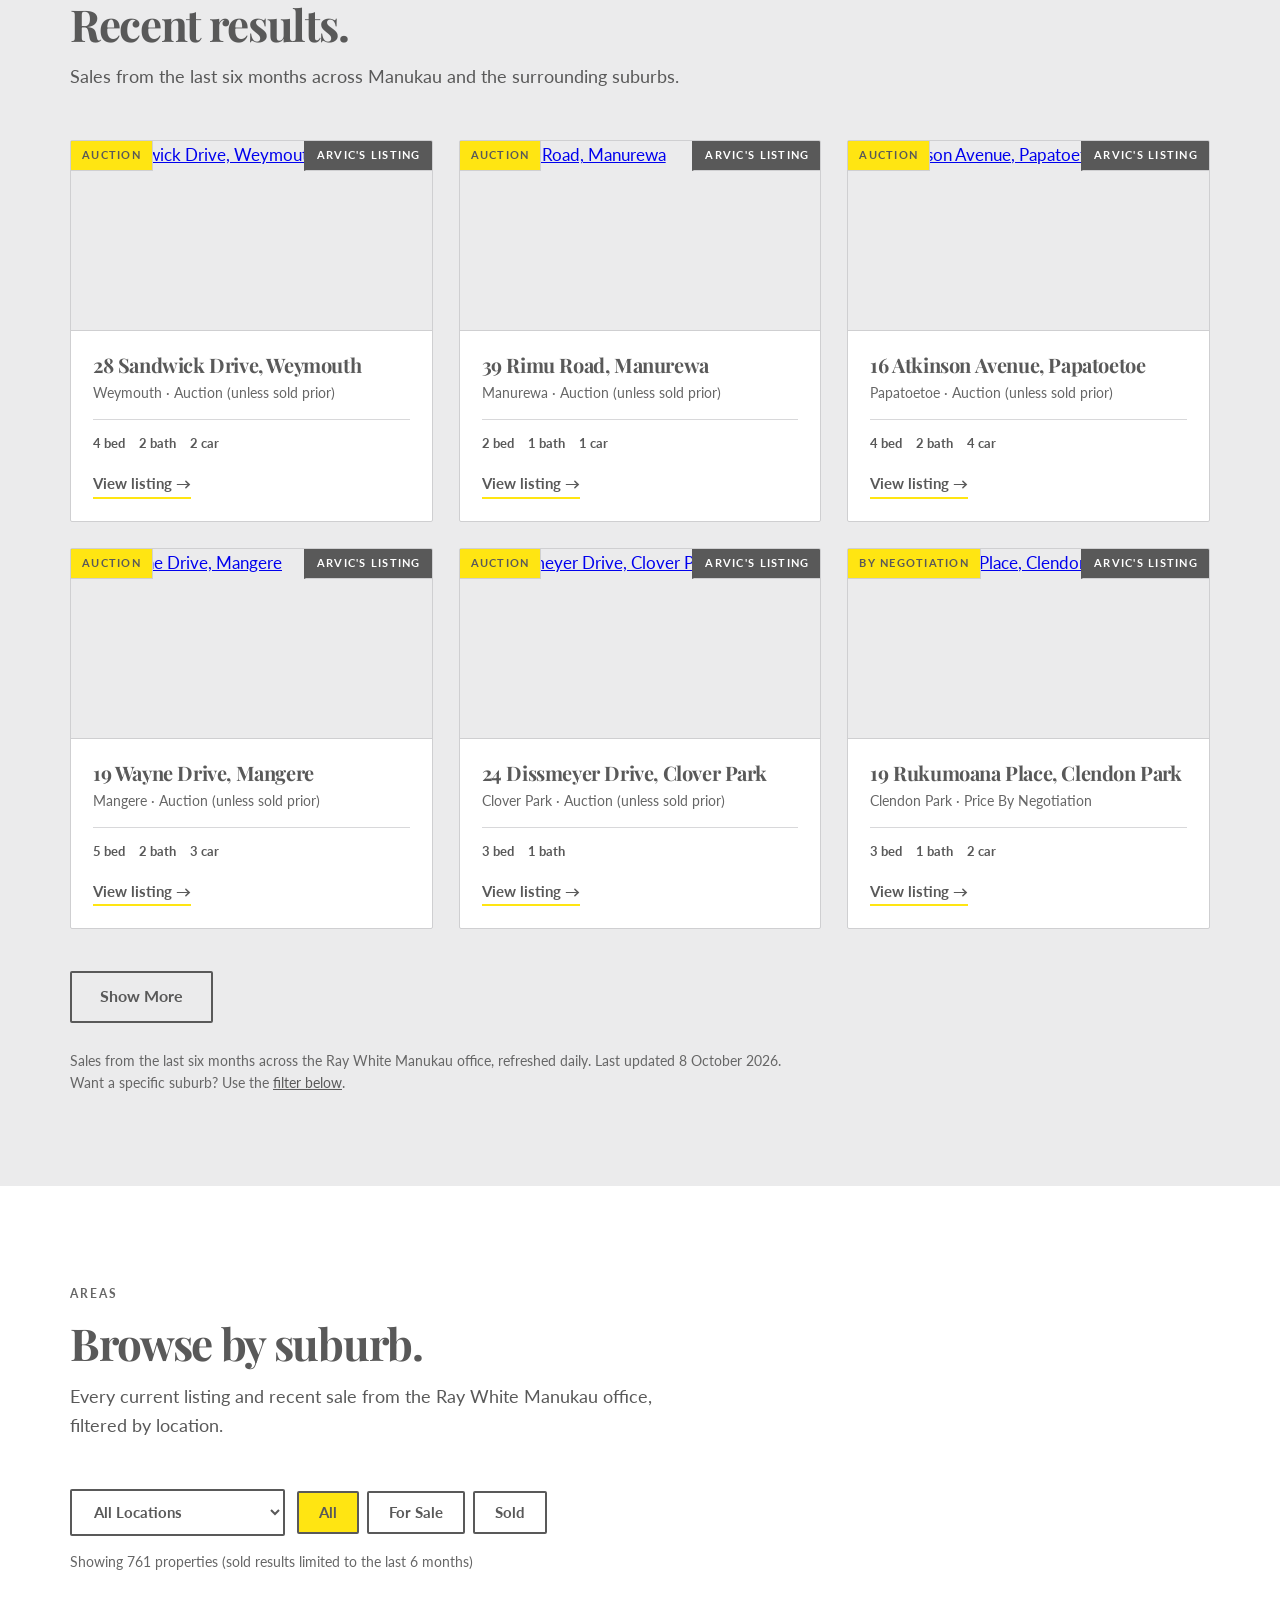
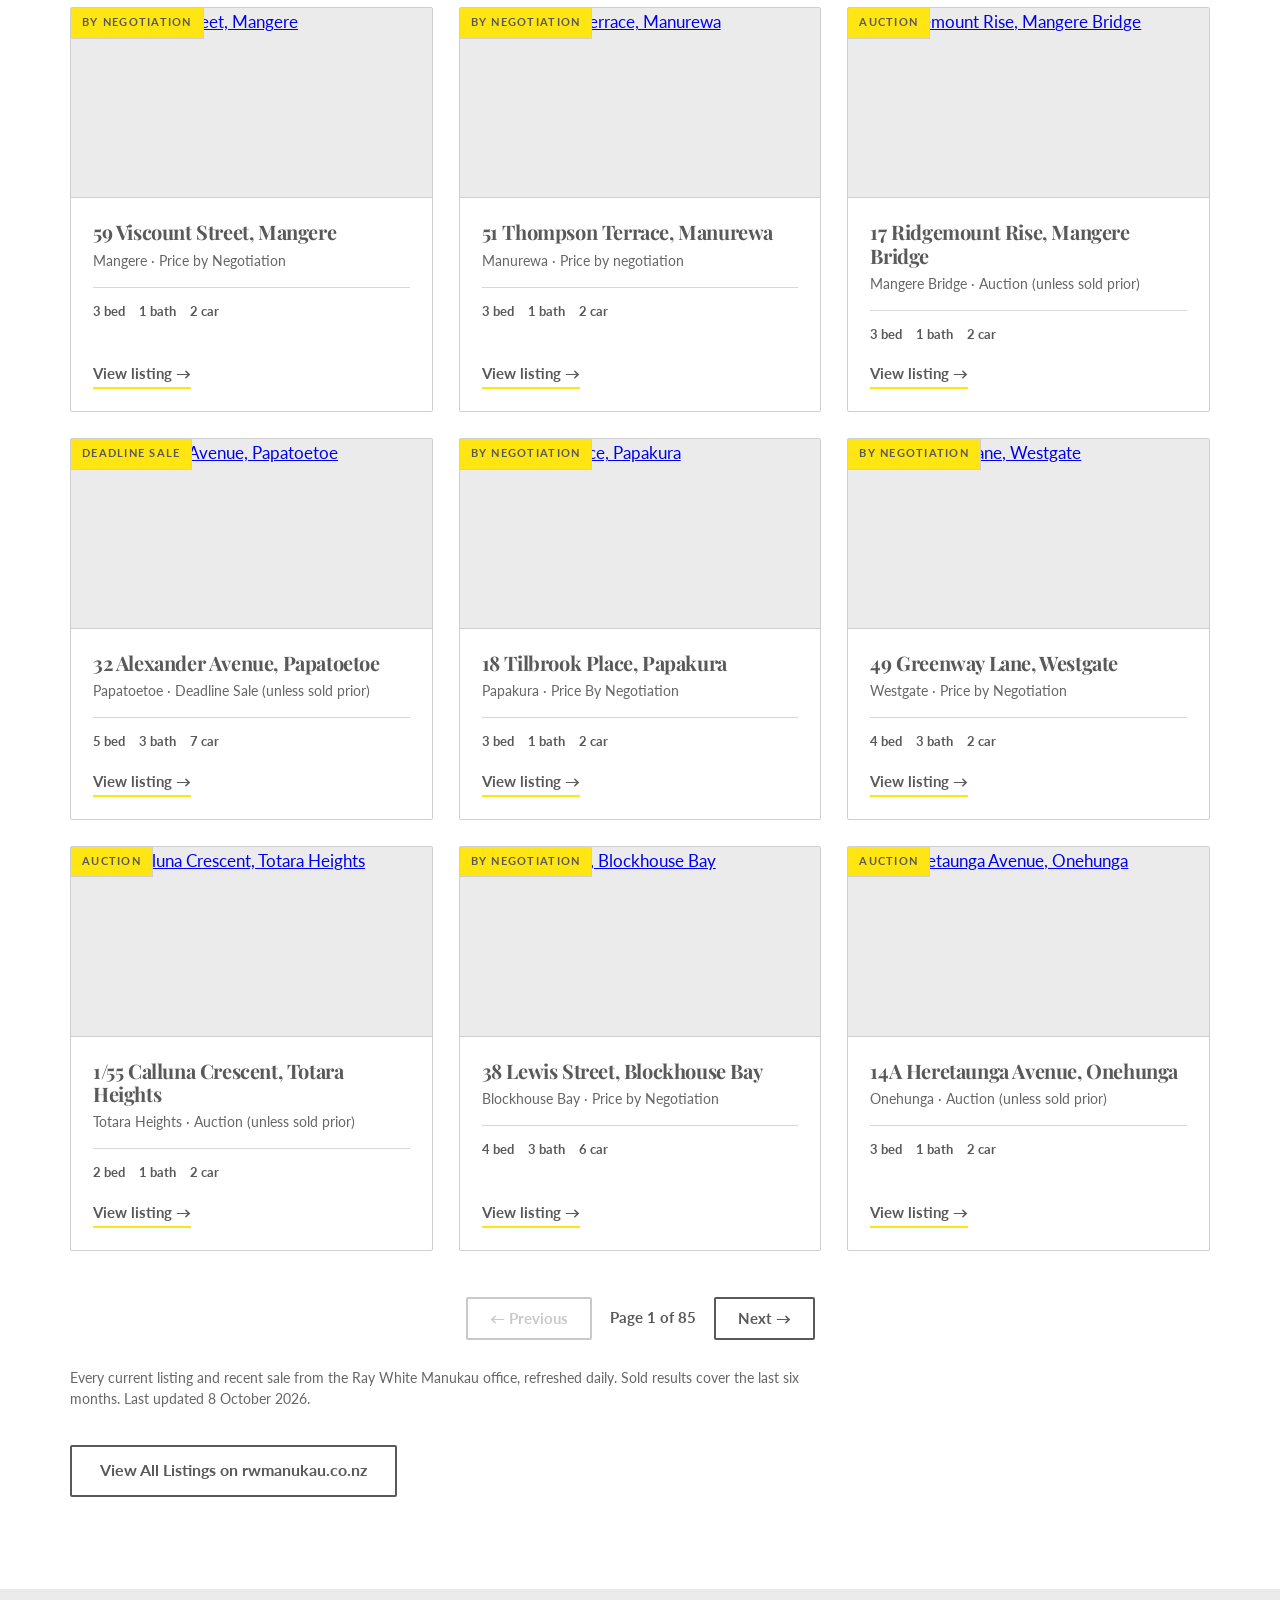
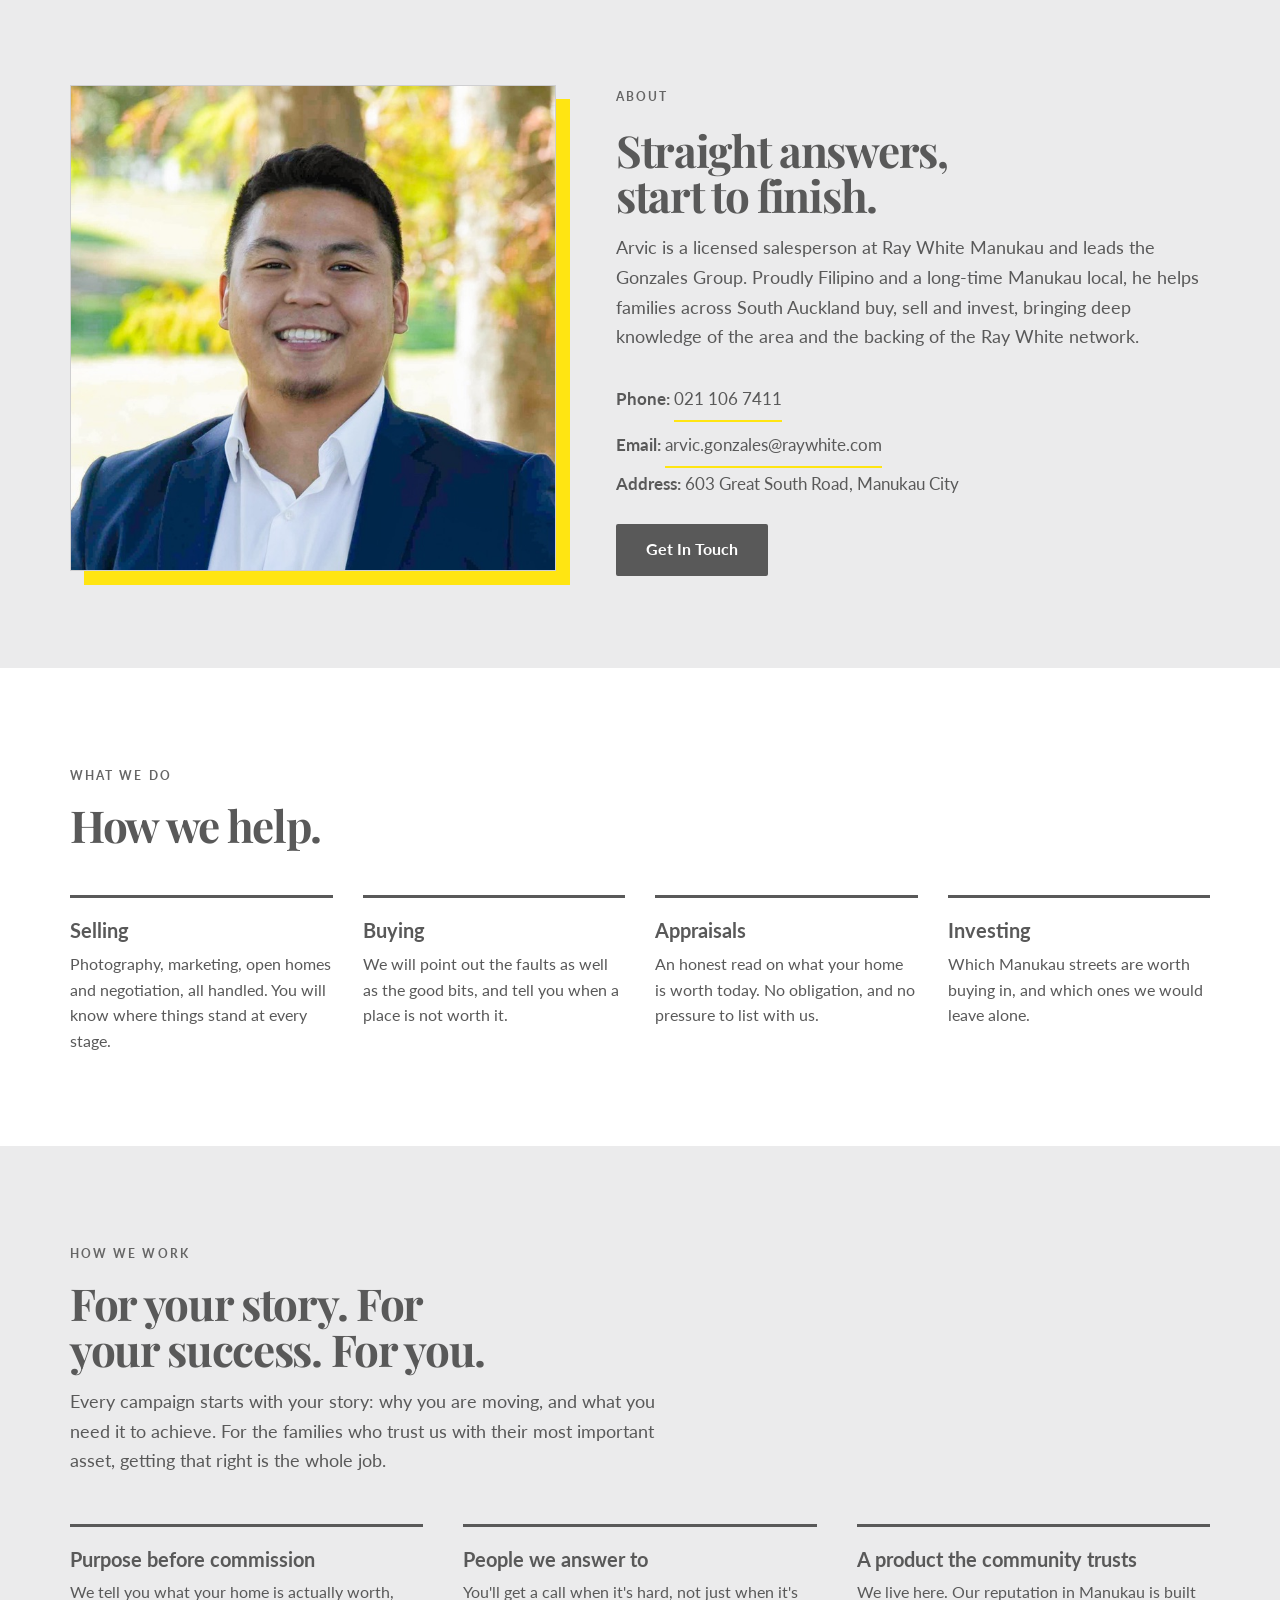
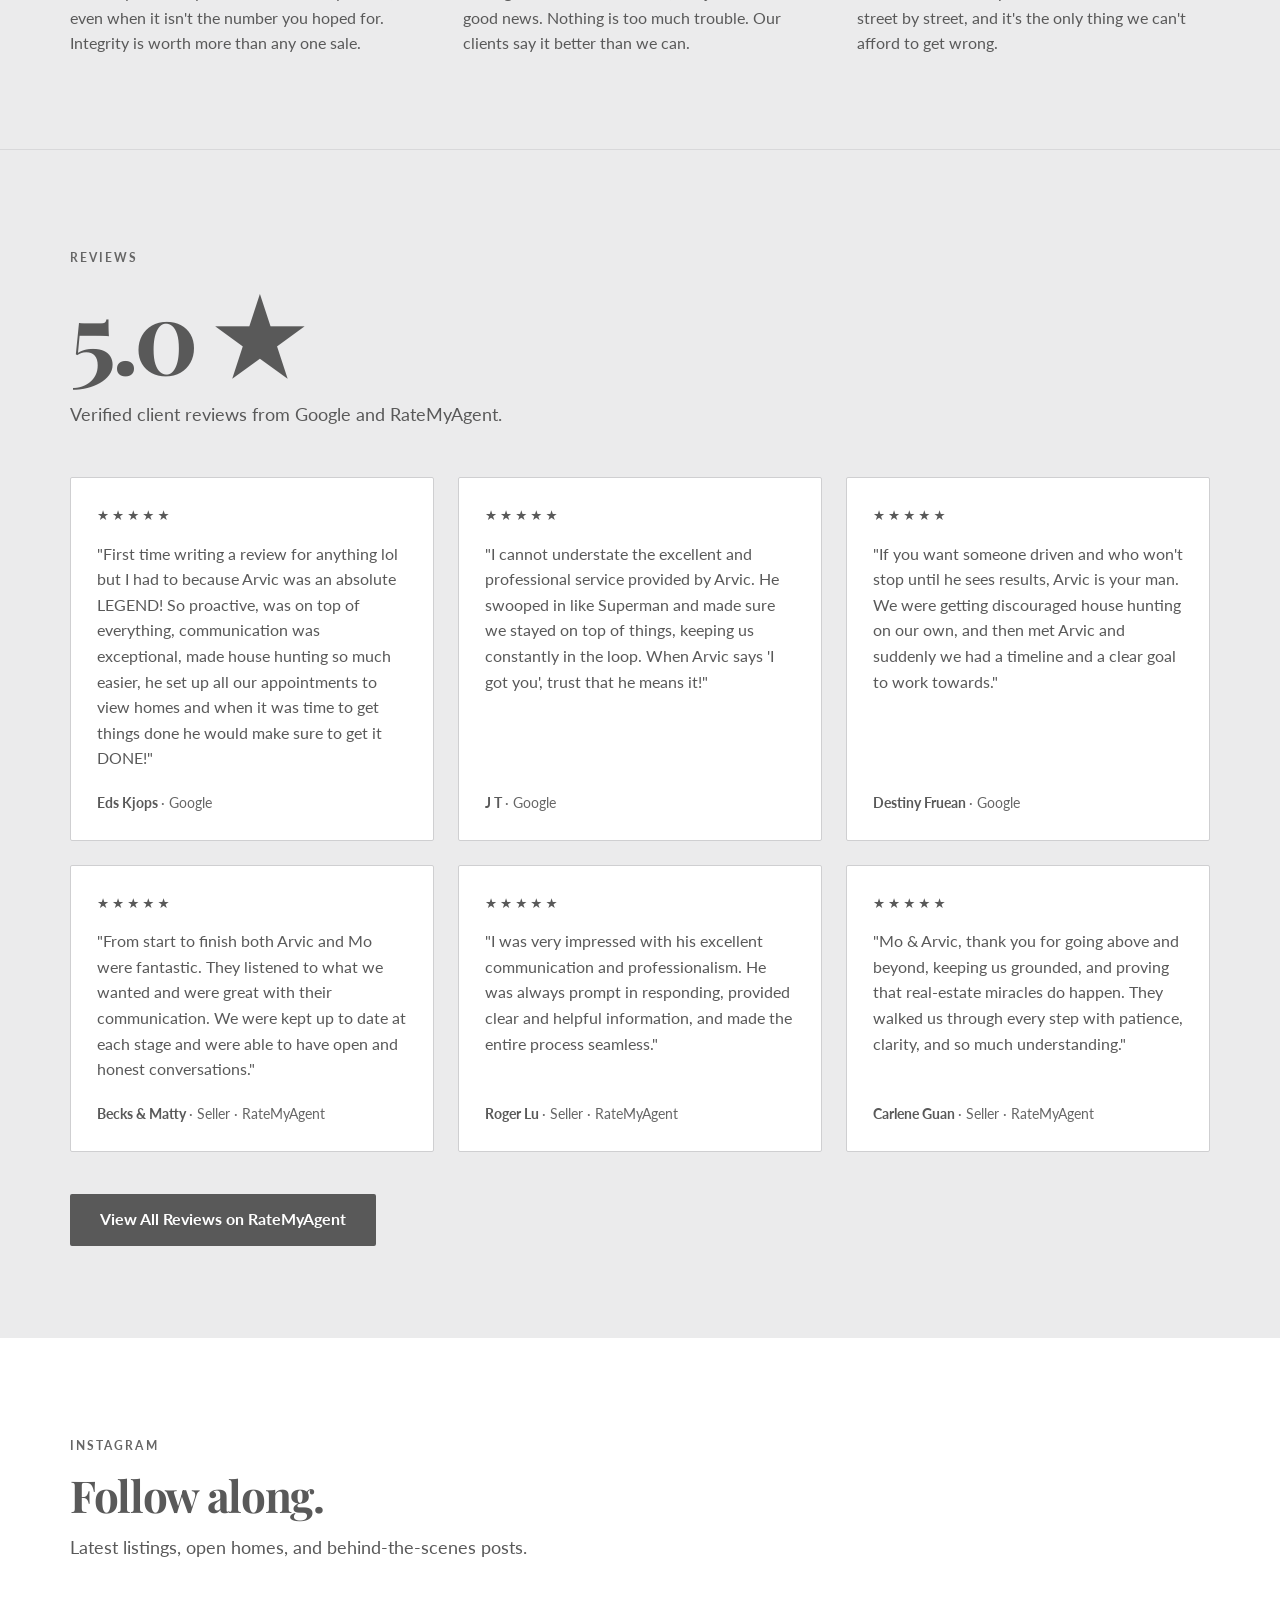
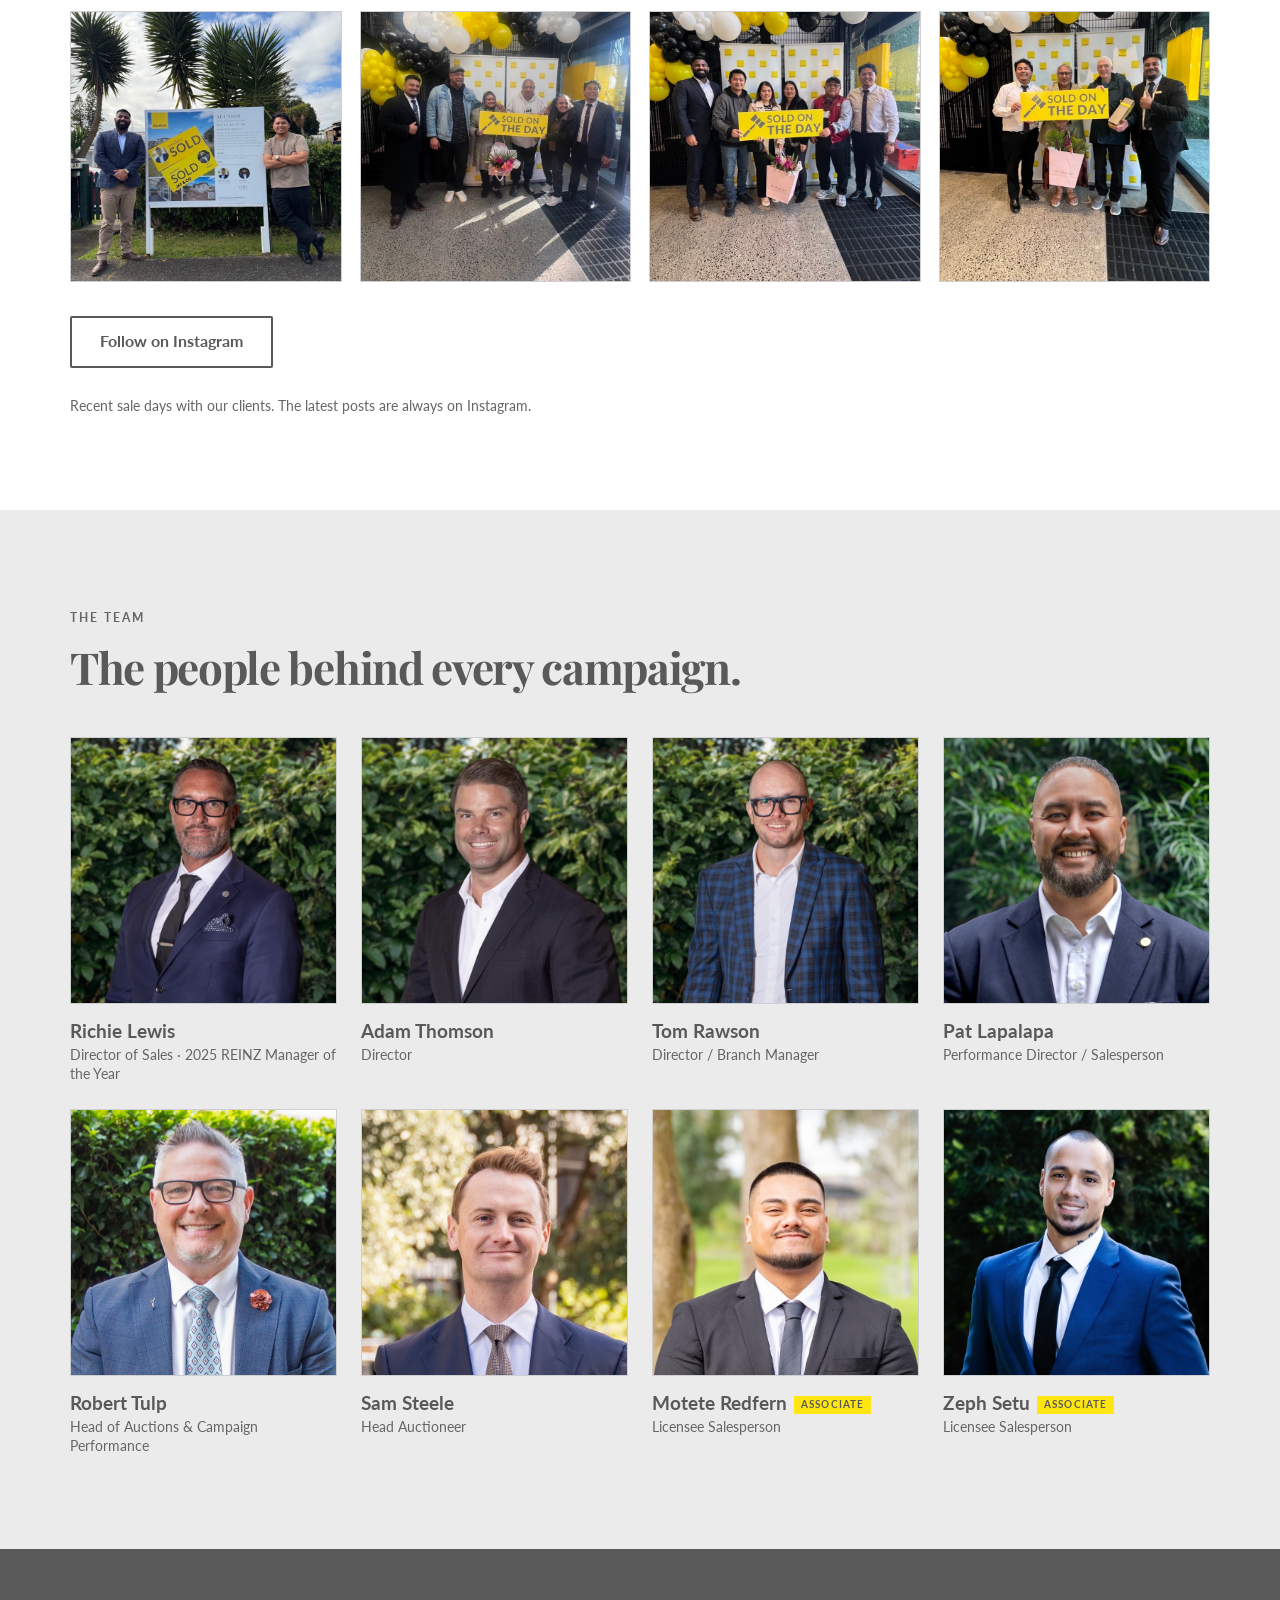
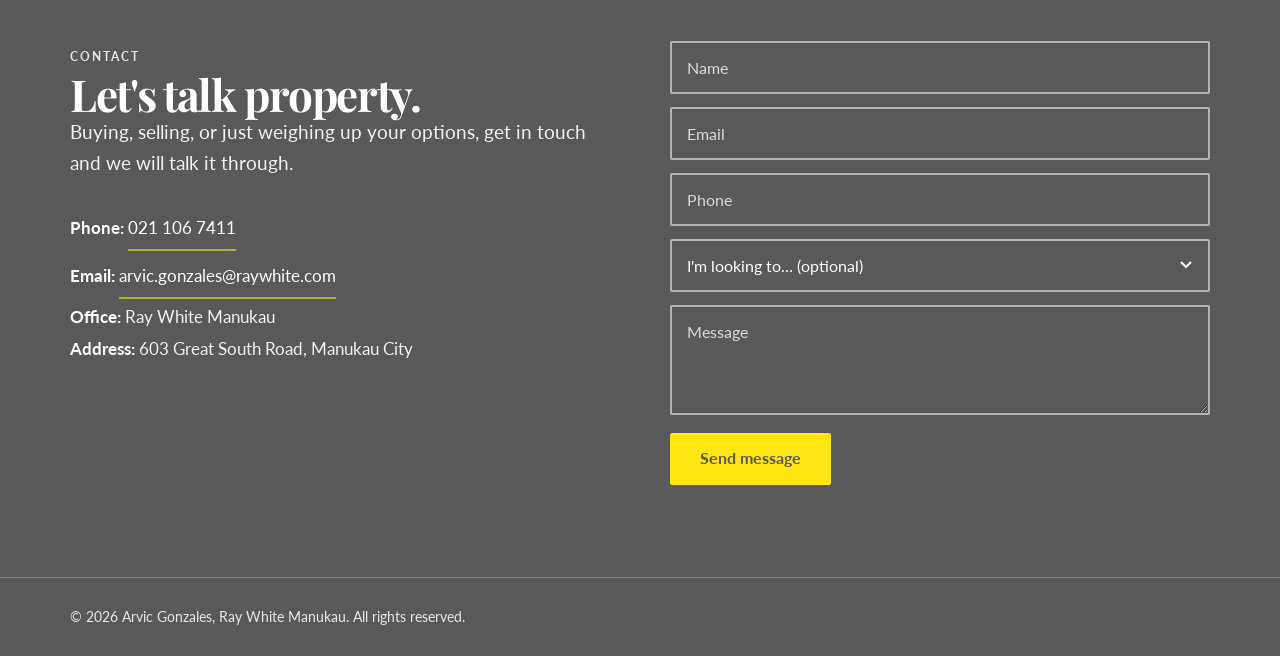
==== commit 138e47e3: "Send contact form enquiries to Atlas as well as by email Each enquiry still emails Arvic through For" ====
--- a/index.html
+++ b/index.html
@@ -457,6 +457,16 @@
       <label class="sr-only" for="cf-phone">Your phone number</label>
       <input id="cf-phone" type="tel" name="Phone" placeholder="Phone" autocomplete="tel">
 
+      <label class="sr-only" for="cf-intent">I'm looking to</label>
+      <select id="cf-intent" name="Looking to">
+        <option value="" selected>I'm looking to… (optional)</option>
+        <option value="Buy">Buy</option>
+        <option value="Sell">Sell</option>
+        <option value="Buy and sell">Buy and sell</option>
+        <option value="Get an appraisal">Get an appraisal</option>
+        <option value="Something else">Something else</option>
+      </select>
+
       <label class="sr-only" for="cf-message">Your message</label>
       <textarea id="cf-message" name="Message" placeholder="Message" rows="4"></textarea>
 
--- a/styles.css
+++ b/styles.css
@@ -417,12 +417,17 @@
 .contact-text p { margin-bottom: 4px; }
 .contact-text strong { color: var(--paper); font-weight: 700; }
 .contact-form { display: flex; flex-direction: column; gap: 13px; }
-.contact-form input, .contact-form textarea {
+.contact-form input, .contact-form textarea, .contact-form select {
   padding: 15px; border: 2px solid rgba(255,255,255,.55); background: transparent;
   color: var(--paper); border-radius: 2px; font-family: var(--font-body); font-size: 16px;
 }
 .contact-form input::placeholder, .contact-form textarea::placeholder { color: rgba(255,255,255,.78); }
-.contact-form input:focus, .contact-form textarea:focus { outline: none; border-color: var(--yellow); }
+.contact-form select {
+  appearance: none; cursor: pointer; padding-right: 42px;
+  background: url("data:image/svg+xml,%3Csvg xmlns='http://www.w3.org/2000/svg' width='12' height='8' viewBox='0 0 12 8'%3E%3Cpath d='M1 1l5 5 5-5' fill='none' stroke='white' stroke-width='2'/%3E%3C/svg%3E") no-repeat right 16px center;
+}
+.contact-form select option { color: #111; }
+.contact-form input:focus, .contact-form textarea:focus, .contact-form select:focus { outline: none; border-color: var(--yellow); }
 .contact-form button {
   align-self: flex-start; margin-top: 5px;
   background: var(--yellow); color: var(--ink); border-color: var(--yellow);
